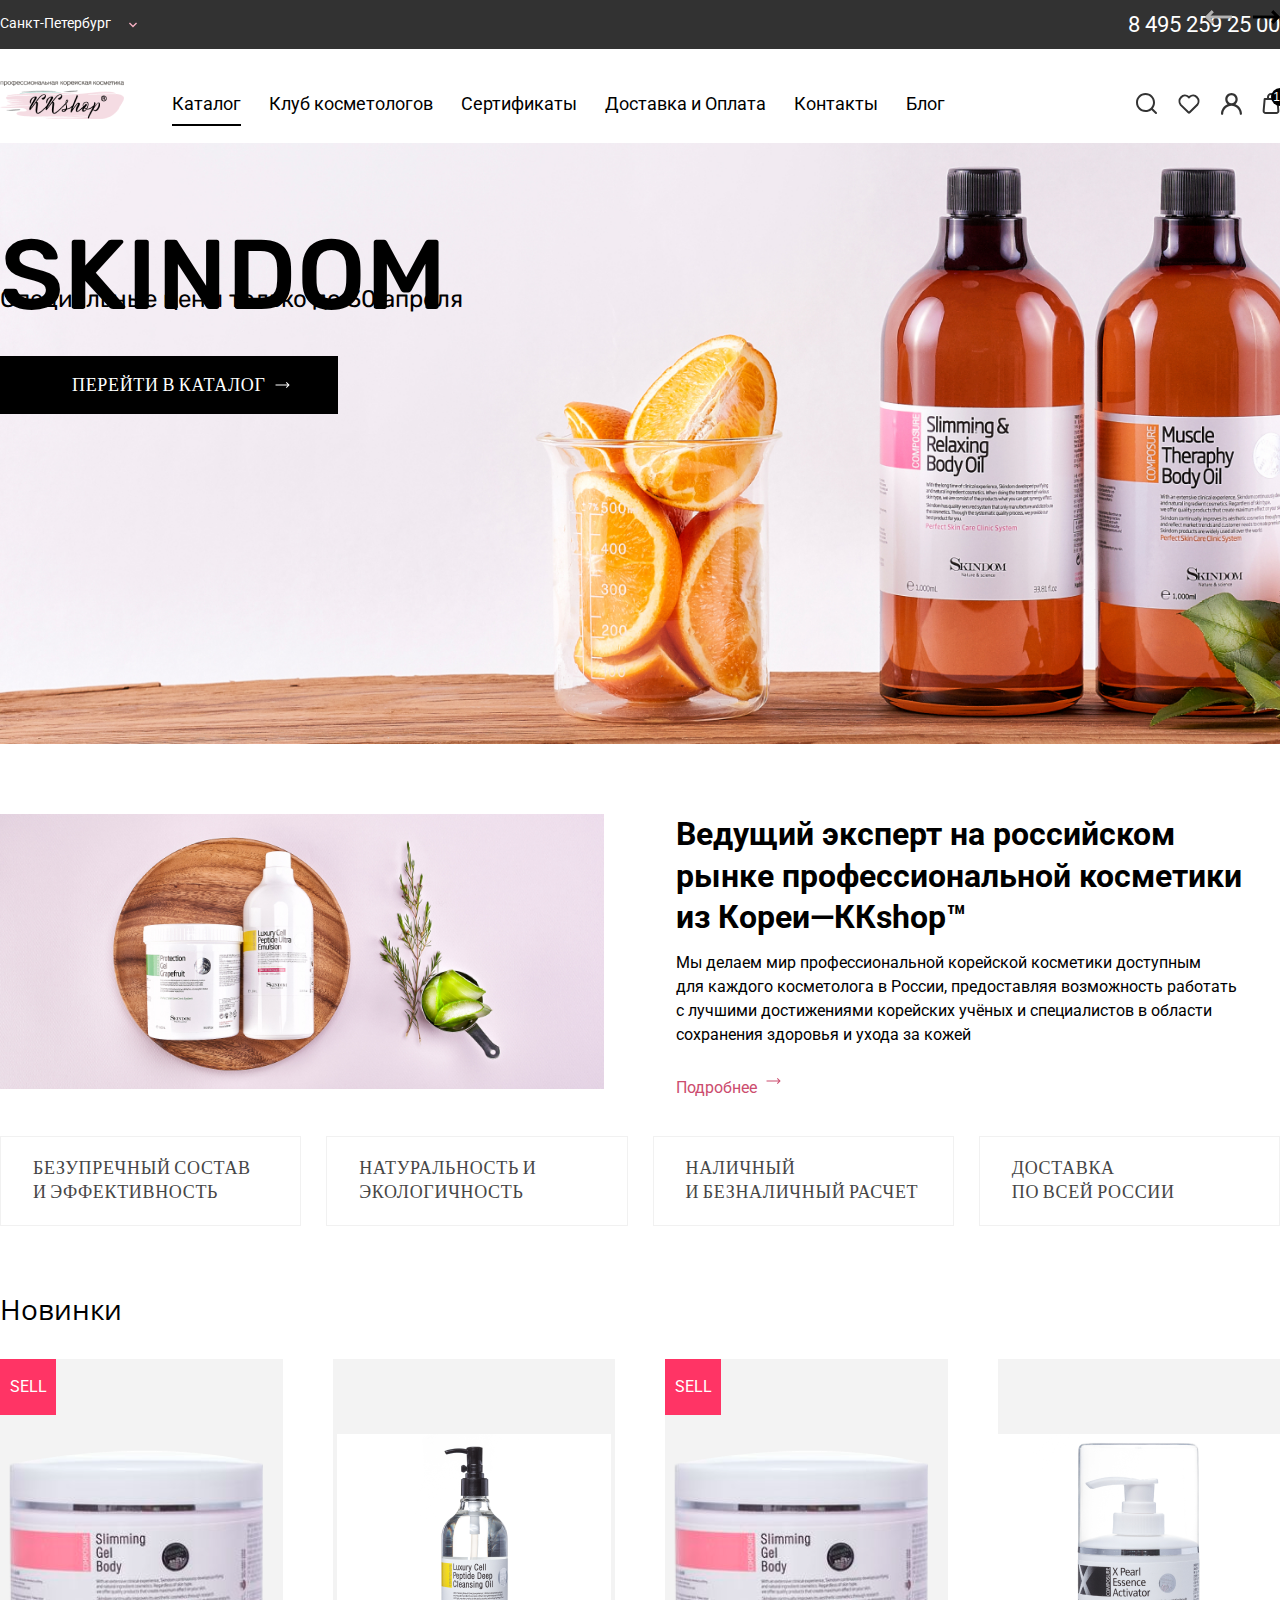
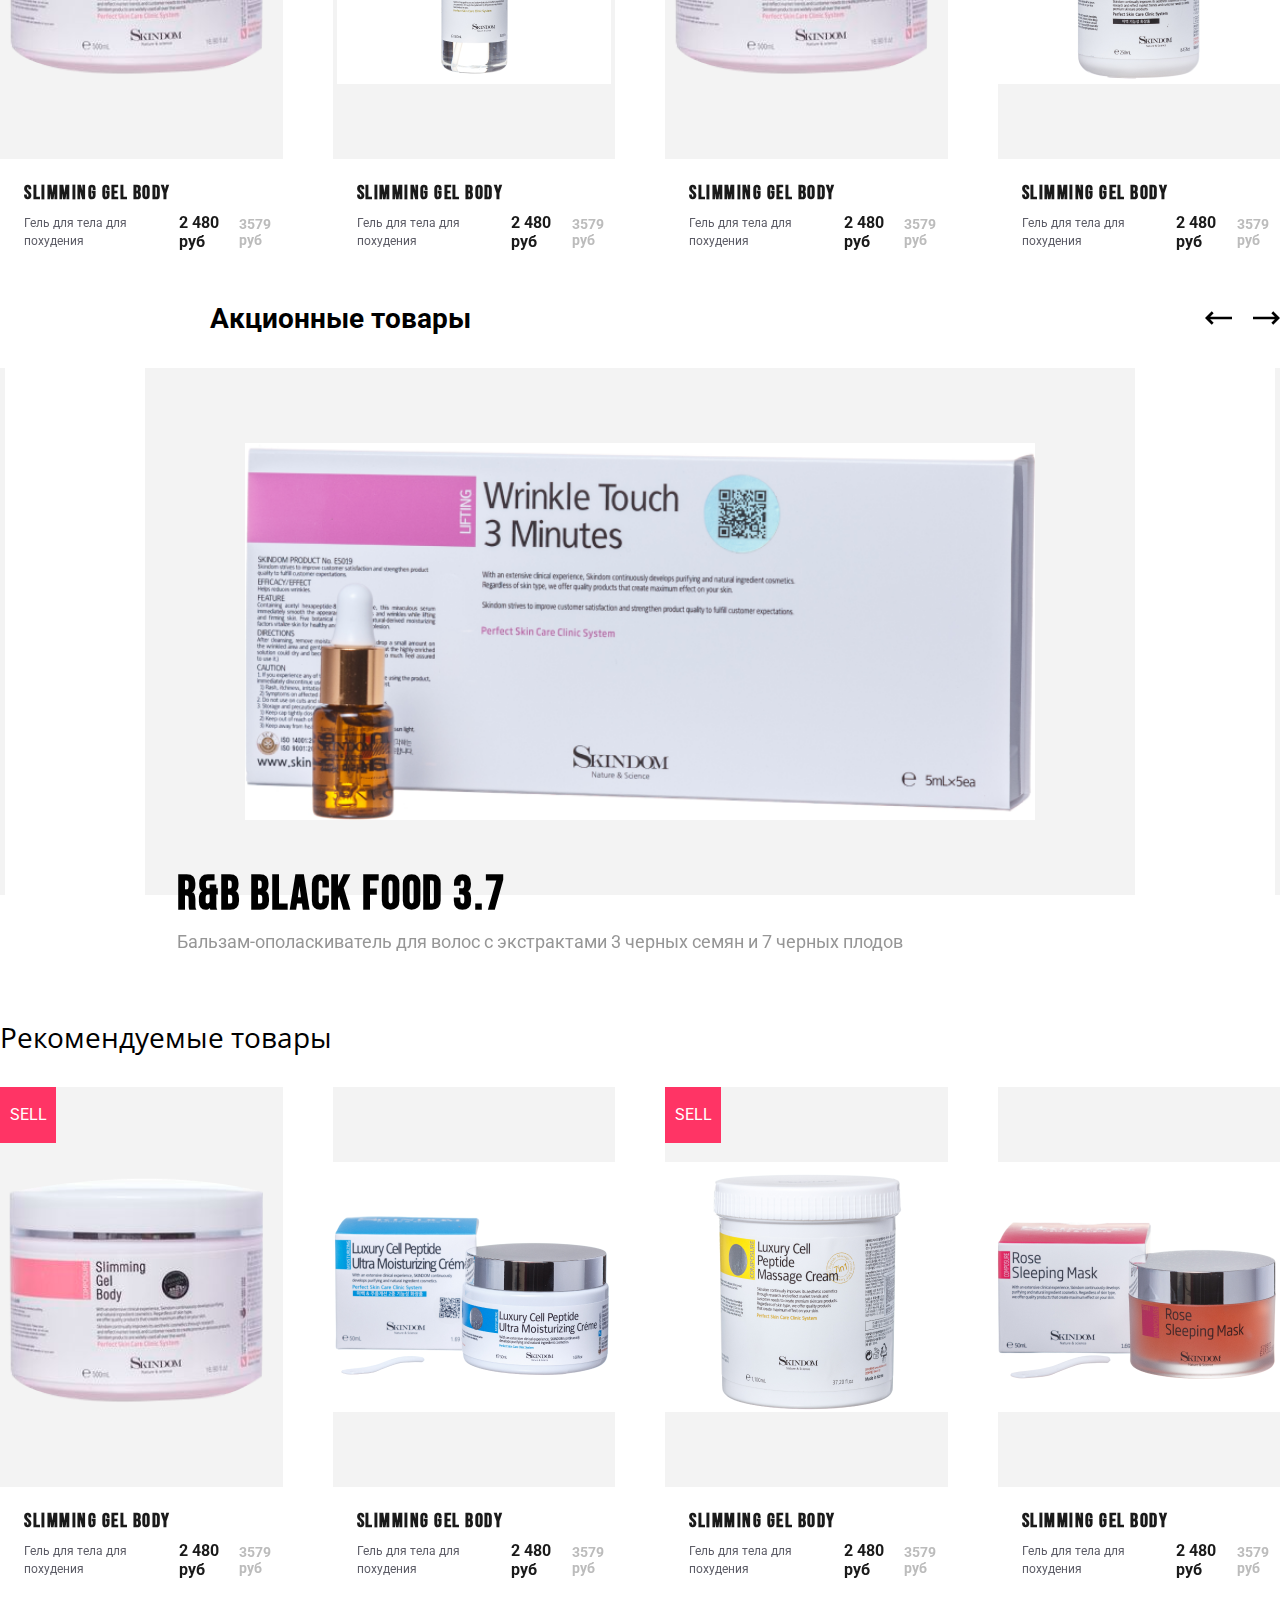
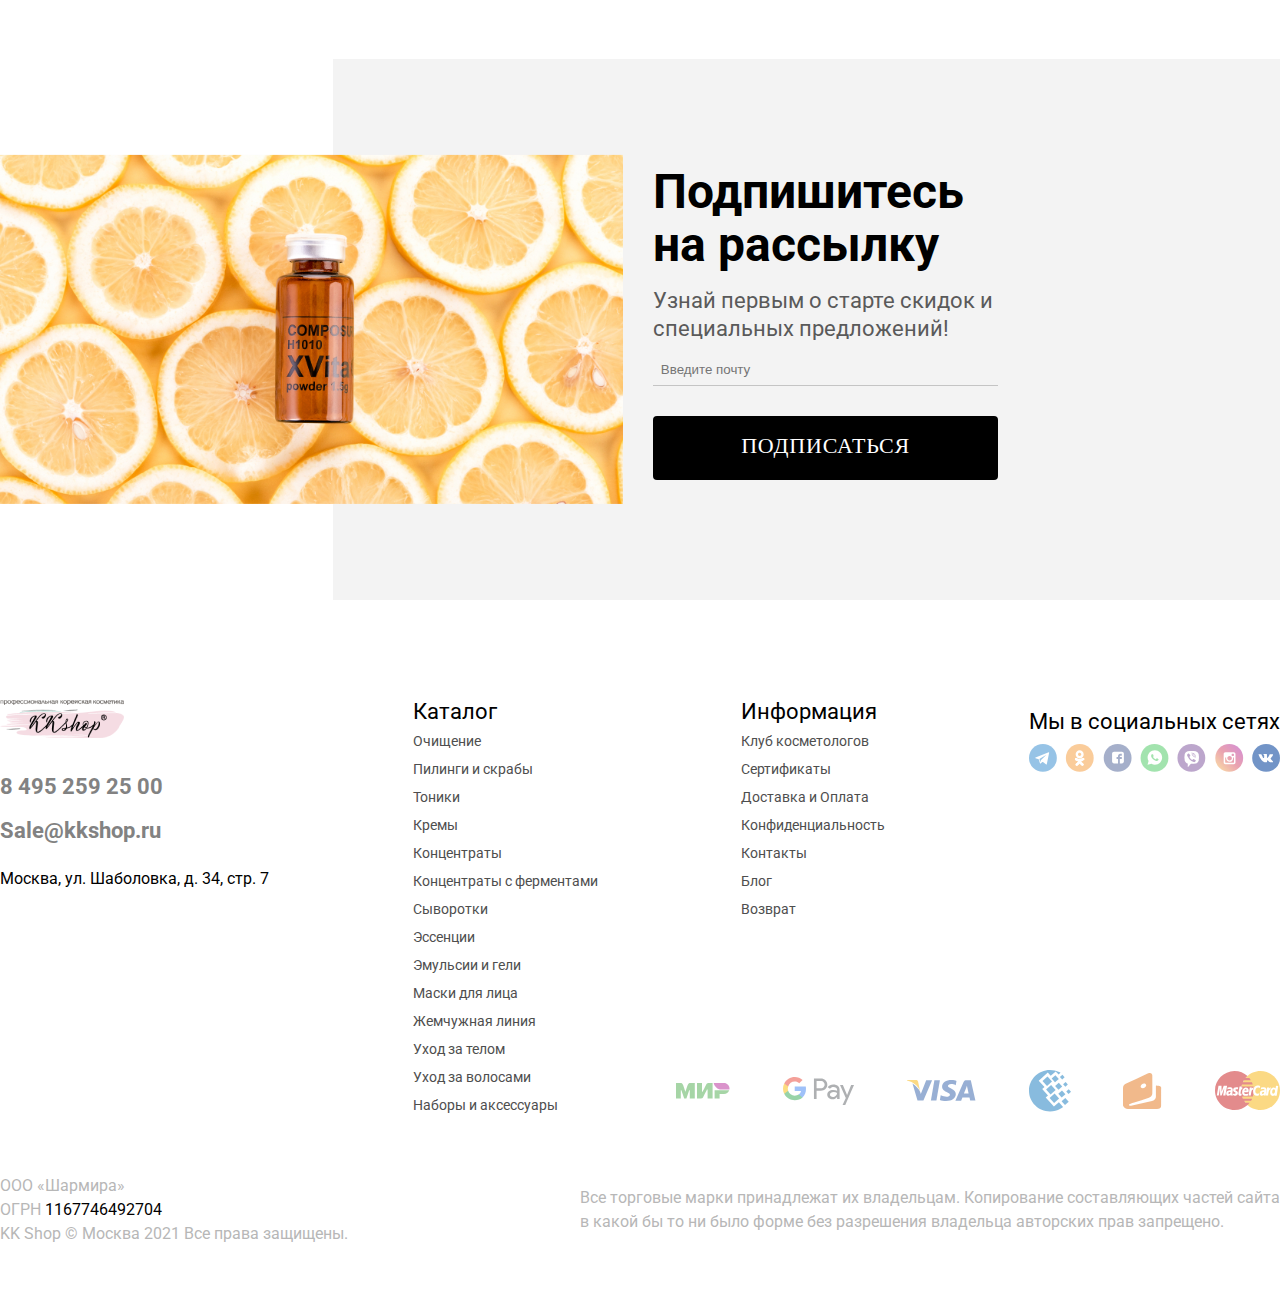
==== index.html @ 3c20f8b4 "first commit" ====
<!DOCTYPE html>
<html lang="en">

<head>
    <meta charset="UTF-8">
    <meta http-equiv="X-UA-Compatible" content="IE=edge">
    <meta name="viewport" content="width=device-width, initial-scale=1.0">
    <title>Главная</title>
    <link rel="stylesheet" href="https://unpkg.com/swiper/swiper-bundle.min.css" />
    <link href="https://cdn.jsdelivr.net/npm/bootstrap@5.0.1/dist/css/bootstrap.min.css" rel="stylesheet" integrity="sha384-+0n0xVW2eSR5OomGNYDnhzAbDsOXxcvSN1TPprVMTNDbiYZCxYbOOl7+AMvyTG2x" crossorigin="anonymous">
    <link rel="stylesheet" href="assets/css/style.css">
</head>

<body>
    <div class="wrapper">
        <header class="header">
            <div class="header__top">
                <div class="container">
                    <div class="header__top-inner">
                        <div class="header__city">
                            <span>Санкт-Петербург</span>
                            <button>
                                    <svg width="16" height="16" viewBox="0 0 16 16" fill="none" xmlns="http://www.w3.org/2000/svg">
                                        <path d="M7.99984 10.4753L12.0065 6.46866L11.0645 5.52533L7.99984 8.592L4.93583 5.52533L3.99316 6.468L7.99984 10.4753Z" fill="#F7B0C3"/>
                                    </svg>
                                </button>
                        </div>
                        <a href="tel:84952592500" class="header__phone">8 495 259 25 00</a>
                    </div>
                </div>
            </div>
            <div class="header__bottom">
                <div class="container">
                    <div class="header__bottom-inner">
                        <div class="header__bottom-left">
                            <a href="#" class="header__logo">
                                <img src="assets/images/logo.png" alt="">
                            </a>
                            <nav class="nav">
                                <ul>
                                    <li class="nav__item nav__item--active">Каталог</li>
                                    <li class="nav__item">Клуб косметологов</li>
                                    <li class="nav__item">Сертификаты</li>
                                    <li class="nav__item">Доставка и Оплата</li>
                                    <li class="nav__item">Контакты</li>
                                    <li class="nav__item">Блог</li>
                                </ul>
                            </nav>
                        </div>
                        <div class="header__bottom-right">
                            <button class="header__btn">
                                <svg width="21" height="21" viewBox="0 0 21 21" fill="none" xmlns="http://www.w3.org/2000/svg">
                                    <path fill-rule="evenodd" clip-rule="evenodd" d="M14.687 14.9171C13.3399 16.2073 11.5125 17 9.5 17C5.35786 17 2 13.6421 2 9.5C2 5.35786 5.35786 2 9.5 2C13.6421 2 17 5.35786 17 9.5C17 11.5124 16.2074 13.3397 14.9174 14.6867C14.8738 14.718 14.8321 14.7533 14.7929 14.7925C14.7537 14.8318 14.7184 14.8735 14.687 14.9171ZM15.4735 16.8874C13.8416 18.2086 11.7632 19 9.5 19C4.25329 19 0 14.7467 0 9.5C0 4.25329 4.25329 0 9.5 0C14.7467 0 19 4.25329 19 9.5C19 11.7631 18.2087 13.8413 16.8877 15.4731L20.7071 19.2929C21.0976 19.6835 21.0976 20.3166 20.7071 20.7071C20.3165 21.0976 19.6834 21.0976 19.2929 20.7071L15.4735 16.8874Z" fill="black" fill-opacity="0.8"/>
                                </svg>
                            </button>
                            <button class="header__btn">
                                <svg width="24" height="24" viewBox="0 0 24 24" fill="none" xmlns="http://www.w3.org/2000/svg">
                                    <rect opacity="0.01" width="24" height="24" fill="#D8D8D8"/>
                                    <path opacity="0.8" d="M11.3268 4.85039L11.9795 5.41999L12.6363 4.85511C14.7874 3.00514 17.9238 3.12395 19.908 5.19843C21.9004 7.2815 22.028 10.5985 20.2783 12.838L12.6984 20.2402C12.3105 20.619 11.6913 20.6196 11.3026 20.2416L3.7109 12.8593C1.97472 10.5976 2.10707 7.27931 4.09739 5.19843C6.08439 3.12102 9.21735 3.00963 11.3268 4.85039Z" stroke="black" stroke-width="2"/>
                                    <mask id="mask0" mask-type="alpha" maskUnits="userSpaceOnUse" x="1" y="2" width="22" height="20">
                                    <path d="M11.3268 4.85039L11.9795 5.41999L12.6363 4.85511C14.7874 3.00514 17.9238 3.12395 19.908 5.19843C21.9004 7.2815 22.028 10.5985 20.2783 12.838L12.6984 20.2402C12.3105 20.619 11.6913 20.6196 11.3026 20.2416L3.7109 12.8593C1.97472 10.5976 2.10707 7.27931 4.09739 5.19843C6.08439 3.12102 9.21735 3.00963 11.3268 4.85039Z" fill="white" stroke="white" stroke-width="2"/>
                                    </mask>
                                    <g mask="url(#mask0)">
                                    </g>
                                </svg>
                            </button>
                            <button class="header__btn">
                                <svg width="21" height="22" viewBox="0 0 21 22" fill="none" xmlns="http://www.w3.org/2000/svg">
                                    <path d="M2.21106 20.8724C2.21106 22.3759 0 22.3759 0 20.8724C0 16.4503 2.74171 12.7357 6.54472 11.1437C5.12965 9.99397 4.24523 8.22513 4.24523 6.2794C4.24523 2.83015 6.98693 0 10.5246 0C13.9739 0 16.7156 2.83015 16.7156 6.2794C16.7156 8.22513 15.8312 9.99397 14.4161 11.1437C18.2191 12.7357 20.9608 16.4503 20.9608 20.8724C20.9608 22.3759 18.7498 22.3759 18.7498 20.8724C18.7498 16.3618 15.0352 12.6472 10.5246 12.6472C5.92563 12.6472 2.21106 16.3618 2.21106 20.8724ZM10.5246 2.21106C8.22513 2.21106 6.45628 4.06834 6.45628 6.2794C6.45628 8.49045 8.22513 10.2593 10.5246 10.2593C12.7357 10.2593 14.5045 8.49045 14.5045 6.2794C14.5045 4.06834 12.7357 2.21106 10.5246 2.21106Z" fill="black" fill-opacity="0.8"/>
                                </svg>
                            </button>
                            <button class="header__btn cart-btn">
                                <svg width="18" height="21" viewBox="0 0 18 21" fill="none" xmlns="http://www.w3.org/2000/svg">
                                    <path opacity="0.8" fill-rule="evenodd" clip-rule="evenodd" d="M6.99996 5V4C6.99996 2.89543 7.89539 2 8.99996 2C10.1045 2 11 2.89543 11 4V5H6.99996ZM4.99996 5V4C4.99996 1.79086 6.79082 0 8.99996 0C11.2091 0 13 1.79086 13 4V5H15.3308C15.849 5 16.2813 5.39576 16.3269 5.91187L17.373 17.7356C17.5282 19.49 16.1459 21 14.3847 21H3.61449C1.85328 21 0.47095 19.49 0.626162 17.7356L1.67224 5.91187C1.7179 5.39576 2.15022 5 2.66835 5H4.99996ZM13 7H11H6.99996H4.99996H3.58378L2.61838 17.9119C2.56664 18.4967 3.02742 19 3.61449 19H14.3847C14.9718 19 15.4325 18.4967 15.3808 17.9119L14.4154 7H13Z" fill="black"/>
                                </svg>
                                <span>12</span>    
                            </button>
                        </div>
                    </div>
                </div>
            </div>

        </header>
        <div class="header__content">
            <div class="container">
                <div class="header__content-inner">
                    <h1 class="header__title">SKINDOM</h1>
                    <p class="header__desc">Специальные цены только до 30 апреля</p>
                    <button class="header__content-btn">Перейти в каталог</button>
                </div>
            </div>
        </div>

        <section class="about">
            <div class="container">
                <div class="about__inner">
                    <div class="about__top">
                        <div class="about__img">
                            <img src="assets/images/about-img.jpg" alt="">
                        </div>
                        <div class="about__info">
                            <h2 class="about__title">Ведущий эксперт на российском рынке профессиональной косметики <br> из Кореи—ККshop™
                            </h2>
                            <p class="about__desc">Мы делаем мир профессиональной корейской косметики доступным для каждого косметолога в России, предоставляя возможность работать с лучшими достижениями корейских учёных и специалистов в области сохранения здоровья и ухода за кожей</p>
                            <a href="#" class="about__link">
                                Подробнее
                                <svg width="25" height="24" viewBox="0 0 25 24" fill="none" xmlns="http://www.w3.org/2000/svg">
                                    <path d="M16.6242 15L19.6468 12L16.6242 9L15.9119 9.707L17.7184 11.5H5.5415V12.5H17.7184L15.9119 14.293L16.6242 15Z" fill="#CC4C6E"/>
                                    </svg>
                            </a>
                        </div>
                    </div>
                    <div class="about__bottom">
                        <div class="about__items">Безупречный состав <br> и эффективность</div>
                        <div class="about__items">Натуральность и <br> экологичность</div>
                        <div class="about__items">Наличный <br> и безналичный расчет</div>
                        <div class="about__items">Доставка <br> по всей России </div>
                    </div>
                </div>
            </div>

        </section>

        <section class="new">
            <div class="container">
                <div class="new__inner">

                    <div class="swiper-container">
                        <h2 class="new__title">Новинки</h2>
                        <div class="swiper-wrapper">
                            <div class="swiper-slide">
                                <div class="new__item card">
                                    <div class="card__top">
                                        <span class="card__sell">SELL</span>
                                        <img src="assets/images/new1.png" alt="" class="card__img">
                                    </div>
                                    <h3 class="card__title">Slimming Gel Body</h3>
                                    <div class="card__bottom">
                                        <span class="card__desc">Гель для тела для похудения</span>
                                        <span class="card__price">2 480 руб</span>
                                        <span class="card__price card__price--grey">3579 руб</span>
                                    </div>
                                </div>
                            </div>
                            <div class="swiper-slide">
                                <div class="new__item card">
                                    <div class="card__top">
                                        <img src="assets/images/new2.png" alt="" class="card__img">
                                    </div>
                                    <h3 class="card__title">Slimming Gel Body</h3>
                                    <div class="card__bottom">
                                        <span class="card__desc">Гель для тела для похудения</span>
                                        <span class="card__price">2 480 руб</span>
                                        <span class="card__price card__price--grey">3579 руб</span>
                                    </div>
                                </div>
                            </div>
                            <div class="swiper-slide">
                                <div class="new__item card">
                                    <div class="card__top">
                                        <span class="card__sell">SELL</span>
                                        <img src="assets/images/new1.png" alt="" class="card__img">
                                    </div>
                                    <h3 class="card__title">Slimming Gel Body</h3>
                                    <div class="card__bottom">
                                        <span class="card__desc">Гель для тела для похудения</span>
                                        <span class="card__price">2 480 руб</span>
                                        <span class="card__price card__price--grey">3579 руб</span>
                                    </div>
                                </div>
                            </div>
                            <div class="swiper-slide">
                                <div class="new__item card">
                                    <div class="card__top">
                                        <img src="assets/images/new3.png" alt="" class="card__img">
                                    </div>
                                    <h3 class="card__title">Slimming Gel Body</h3>
                                    <div class="card__bottom">
                                        <span class="card__desc">Гель для тела для похудения</span>
                                        <span class="card__price">2 480 руб</span>
                                        <span class="card__price card__price--grey">3579 руб</span>
                                    </div>
                                </div>
                            </div>
                            <div class="swiper-slide">
                                <div class="new__item card">
                                    <div class="card__top">
                                        <span class="card__sell">SELL</span>
                                        <img src="assets/images/new1.png" alt="" class="card__img">
                                    </div>
                                    <h3 class="card__title">Slimming Gel Body</h3>
                                    <div class="card__bottom">
                                        <span class="card__desc">Гель для тела для похудения</span>
                                        <span class="card__price">2 480 руб</span>
                                        <span class="card__price card__price--grey">3579 руб</span>
                                    </div>
                                </div>
                            </div>
                            <div class="swiper-slide">
                                <div class="new__item card">
                                    <div class="card__top">
                                        <img src="assets/images/new2.png" alt="" class="card__img">
                                    </div>
                                    <h3 class="card__title">Slimming Gel Body</h3>
                                    <div class="card__bottom">
                                        <span class="card__desc">Гель для тела для похудения</span>
                                        <span class="card__price">2 480 руб</span>
                                        <span class="card__price card__price--grey">3579 руб</span>
                                    </div>
                                </div>
                            </div>
                        </div>

                        <div class="swiper-button-prev">
                            <svg width="20" height="10" viewBox="0 0 20 10" fill="none" xmlns="http://www.w3.org/2000/svg">
                                <path d="M3.83 4L6.41 1.41L5 0L0 5L5 10L6.41 8.59L3.83 6H20V4H3.83Z" fill="#000000"/>
                            </svg>
                        </div>
                        <div class="swiper-button-next">
                            <svg width="20" height="10" viewBox="0 0 20 10" fill="none" xmlns="http://www.w3.org/2000/svg">
                                <path d="M16.17 6L13.59 8.59L15 10L20 5L15 0L13.59 1.41L16.17 4H0V6H16.17Z" fill="black"/>
                                </svg>

                        </div>

                    </div>
                </div>
            </div>
        </section>

        <section class="sale">
            <div class="sale__inner">
                <div class="swiper-container">
                    <div class="container">
                        <h2 class="sale__title">Акционные товары</h2>
                        <div class="swiper-button-prev">
                            <svg width="20" height="10" viewBox="0 0 20 10" fill="none" xmlns="http://www.w3.org/2000/svg">
                                    <path d="M3.83 4L6.41 1.41L5 0L0 5L5 10L6.41 8.59L3.83 6H20V4H3.83Z" fill="#000000"/>
                                </svg>
                        </div>
                        <div class="swiper-button-next">
                            <svg width="20" height="10" viewBox="0 0 20 10" fill="none" xmlns="http://www.w3.org/2000/svg">
                                    <path d="M16.17 6L13.59 8.59L15 10L20 5L15 0L13.59 1.41L16.17 4H0V6H16.17Z" fill="black"/>
                                    </svg>
                        </div>
                    </div>

                    <div class="swiper-wrapper">
                        <div class="swiper-slide">
                            <div class="sale__item  card2">
                                <div class="card2__top">
                                    <img src="assets/images/sale.png" alt="">
                                </div>
                                <h3 class="card2__title">R&B Black Food 3.7</h3>
                                <p class="card2__desc">Бальзам-ополаскиватель для волос с экстрактами 3 черных семян и 7 черных плодов</p>
                            </div>
                        </div>
                        <div class="swiper-slide">
                            <div class="sale__item  card2">
                                <div class="card2__top">
                                    <img src="assets/images/sale.png" alt="">
                                </div>
                                <h3 class="card2__title">R&B Black Food 3.7</h3>
                                <p class="card2__desc">Бальзам-ополаскиватель для волос с экстрактами 3 черных семян и 7 черных плодов</p>
                            </div>
                        </div>
                        <div class="swiper-slide">
                            <div class="sale__item  card2">
                                <div class="card2__top">
                                    <img src="assets/images/sale.png" alt="">
                                </div>
                                <h3 class="card2__title">R&B Black Food 3.7</h3>
                                <p class="card2__desc">Бальзам-ополаскиватель для волос с экстрактами 3 черных семян и 7 черных плодов</p>
                            </div>
                        </div>
                    </div>


                </div>
            </div>
        </section>

        <section class="recomend">
            <div class="container">
                <div class="recomend__inner">

                    <div class="swiper-container">
                        <h2 class="recomend__title">Рекомендуемые товары</h2>
                        <div class="swiper-wrapper">
                            <div class="swiper-slide">
                                <div class="recomend__item card">
                                    <div class="card__top">
                                        <span class="card__sell">SELL</span>
                                        <img src="assets/images/new1.png" alt="" class="card__img">
                                    </div>
                                    <h3 class="card__title">Slimming Gel Body</h3>
                                    <div class="card__bottom">
                                        <span class="card__desc">Гель для тела для похудения</span>
                                        <span class="card__price">2 480 руб</span>
                                        <span class="card__price card__price--grey">3579 руб</span>
                                    </div>
                                </div>
                            </div>
                            <div class="swiper-slide">
                                <div class="recomend__item card">
                                    <div class="card__top">
                                        <img src="assets/images/recom1.png" alt="" class="card__img">
                                    </div>
                                    <h3 class="card__title">Slimming Gel Body</h3>
                                    <div class="card__bottom">
                                        <span class="card__desc">Гель для тела для похудения</span>
                                        <span class="card__price">2 480 руб</span>
                                        <span class="card__price card__price--grey">3579 руб</span>
                                    </div>
                                </div>
                            </div>
                            <div class="swiper-slide">
                                <div class="recomend__item card">
                                    <div class="card__top">
                                        <span class="card__sell">SELL</span>
                                        <img src="assets/images/recom2.png" alt="" class="card__img">
                                    </div>
                                    <h3 class="card__title">Slimming Gel Body</h3>
                                    <div class="card__bottom">
                                        <span class="card__desc">Гель для тела для похудения</span>
                                        <span class="card__price">2 480 руб</span>
                                        <span class="card__price card__price--grey">3579 руб</span>
                                    </div>
                                </div>
                            </div>
                            <div class="swiper-slide">
                                <div class="recomend__item card">
                                    <div class="card__top">
                                        <img src="assets/images/recom3.png" alt="" class="card__img">
                                    </div>
                                    <h3 class="card__title">Slimming Gel Body</h3>
                                    <div class="card__bottom">
                                        <span class="card__desc">Гель для тела для похудения</span>
                                        <span class="card__price">2 480 руб</span>
                                        <span class="card__price card__price--grey">3579 руб</span>
                                    </div>
                                </div>
                            </div>
                            <div class="swiper-slide">
                                <div class="recomend__item card">
                                    <div class="card__top">
                                        <span class="card__sell">SELL</span>
                                        <img src="assets/images/recom1.png" alt="" class="card__img">
                                    </div>
                                    <h3 class="card__title">Slimming Gel Body</h3>
                                    <div class="card__bottom">
                                        <span class="card__desc">Гель для тела для похудения</span>
                                        <span class="card__price">2 480 руб</span>
                                        <span class="card__price card__price--grey">3579 руб</span>
                                    </div>
                                </div>
                            </div>
                            <div class="swiper-slide">
                                <div class="recomend__item card">
                                    <div class="card__top">
                                        <img src="assets/images/recom2.png" alt="" class="card__img">
                                    </div>
                                    <h3 class="card__title">Slimming Gel Body</h3>
                                    <div class="card__bottom">
                                        <span class="card__desc">Гель для тела для похудения</span>
                                        <span class="card__price">2 480 руб</span>
                                        <span class="card__price card__price--grey">3579 руб</span>
                                    </div>
                                </div>
                            </div>
                        </div>

                        <div class="swiper-button-prev">
                            <svg width="20" height="10" viewBox="0 0 20 10" fill="none" xmlns="http://www.w3.org/2000/svg">
                                <path d="M3.83 4L6.41 1.41L5 0L0 5L5 10L6.41 8.59L3.83 6H20V4H3.83Z" fill="#000000"/>
                            </svg>
                        </div>
                        <div class="swiper-button-next">
                            <svg width="20" height="10" viewBox="0 0 20 10" fill="none" xmlns="http://www.w3.org/2000/svg">
                                <path d="M16.17 6L13.59 8.59L15 10L20 5L15 0L13.59 1.41L16.17 4H0V6H16.17Z" fill="black"/>
                                </svg>

                        </div>

                    </div>
                </div>
            </div>
        </section>

        <section class="subscribe">
            <div class="container">
                <div class="subscribe__inner">
                    <img class="subscribe__bg" src="assets/images/subscribe-bg.jpg" alt="">
                    <div class="subscribe__form">
                        <h2 class="subscribe__title">Подпишитесь <br> на рассылку</h2>
                        <p class="subscribe__desc">Узнай первым о старте скидок и специальных предложений!</p>
                        <form action="#">
                            <input type="email" name="" id="" placeholder="Введите почту">
                            <button class="subscribe__btn">Подписаться</button>
                        </form>
                    </div>
                </div>
            </div>
        </section>

        <footer class="footer">
            <div class="container">
                <div class="footer__inner">
                    <div class="footer__top">
                        <div class="footer__col">
                            <a href="#" class="footer__logo">
                                <img src="assets/images/logo.png" alt="">
                            </a>
                            <a class="footer__phone" href="tel:84952592500 ">8 495 259 25 00 </a>
                            <a class="footer__mail" href="mail-to:Sale@kkshop.ru">Sale@kkshop.ru</a>
                            <p class="footer__address">Москва, ул. Шаболовка, д. 34, стр. 7</p>
                        </div>
                        <div class="footer__col">
                            <p class="footer__title">Каталог</p>
                            <a href="" class="footer__item">Очищение</a>
                            <a href="" class="footer__item">Пилинги и скрабы</a>
                            <a href="" class="footer__item">Тоники</a>
                            <a href="" class="footer__item">Кремы</a>
                            <a href="" class="footer__item">Концентраты</a>
                            <a href="" class="footer__item">Концентраты с ферментами</a>
                            <a href="" class="footer__item">Сыворотки</a>
                            <a href="" class="footer__item">Эссенции</a>
                            <a href="" class="footer__item">Эмульсии и гели</a>
                            <a href="" class="footer__item">Маски для лица</a>
                            <a href="" class="footer__item">Жемчужная линия</a>
                            <a href="" class="footer__item">Уход за телом</a>
                            <a href="" class="footer__item">Уход за волосами</a>
                            <a href="" class="footer__item">Наборы и аксессуары</a>
                        </div>
                        <div class="footer__col">
                            <p class="footer__title">Информация</p>
                            <a href="" class="footer__item">Клуб косметологов</a>
                            <a href="" class="footer__item">Сертификаты</a>
                            <a href="" class="footer__item">Доставка и Оплата</a>
                            <a href="" class="footer__item">Конфиденциальность</a>
                            <a href="" class="footer__item">Контакты</a>
                            <a href="" class="footer__item">Блог</a>
                            <a href="" class="footer__item">Возврат</a>
                        </div>
                        <div class="footer__col">
                            <p class="footer__title--socials ">Мы в социальных сетях</p>
                            <div class="footer__socials">
                                <a href="" class="footer__socials-item">
                                    <svg width="28" height="28" viewBox="0 0 28 28" fill="none" xmlns="http://www.w3.org/2000/svg">
                                        <g opacity="0.5">
                                        <circle cx="13.9106" cy="13.9106" r="13.9106" fill="#2F89CE"/>
                                        <path d="M6.50369 14.1706L9.70181 15.3631L10.9485 19.3743C11.0027 19.6453 11.328 19.6996 11.5448 19.5369L13.3335 18.0734C13.4962 17.9108 13.7672 17.9108 13.984 18.0734L17.1821 20.4042C17.3989 20.5668 17.7242 20.4584 17.7784 20.1874L20.1634 8.80431C20.2176 8.53328 19.9466 8.26226 19.6756 8.37067L6.50369 13.466C6.17846 13.5744 6.17846 14.0622 6.50369 14.1706ZM10.7859 14.7669L17.0737 10.9183C17.1821 10.8641 17.2905 11.0267 17.1821 11.0809L12.0326 15.9052C11.87 16.0678 11.7074 16.2846 11.7074 16.5556L11.5448 17.8566C11.5448 18.0192 11.2738 18.0734 11.2195 17.8566L10.5691 15.4715C10.4065 15.2005 10.5149 14.8753 10.7859 14.7669Z" fill="white"/>
                                        </g>
                                    </svg>
                                </a>
                                <a href="" class="footer__socials-item">
                                    <svg width="29" height="28" viewBox="0 0 29 28" fill="none" xmlns="http://www.w3.org/2000/svg">
                                        <g opacity="0.5">
                                        <circle cx="14.7739" cy="13.9106" r="13.9106" fill="#F79A38"/>
                                        <path d="M19.1125 15.8531C19.4774 15.4881 19.5296 14.9668 19.2167 14.4454C18.956 14.0283 18.4868 13.8197 17.9654 13.924C17.7569 13.9761 17.5483 14.0804 17.3398 14.2368C15.7235 15.3317 13.5337 15.2796 11.9175 14.1847C11.8132 14.1326 11.7089 14.0804 11.6046 14.0283C11.0311 13.7676 10.4576 13.8719 10.1448 14.3933C9.77982 14.9146 9.83195 15.4881 10.3012 15.9574C10.4055 16.0617 10.5097 16.1138 10.5619 16.2181L10.614 16.2702C11.3439 16.8437 12.2303 17.2087 13.3773 17.3651L12.6995 18.0429C12.126 18.6164 11.5004 19.2421 10.9268 19.8156C10.7704 19.972 10.5619 20.2327 10.5619 20.5976C10.5619 21.0669 10.8226 21.5361 11.2918 21.7447C11.4482 21.8489 11.6046 21.8489 11.761 21.8489C12.0217 21.8489 12.3346 21.7447 12.5431 21.484C13.3252 20.7019 13.9508 20.0763 14.5765 19.4506C14.6286 19.3985 14.6286 19.3985 14.6286 19.3985C14.6286 19.3985 14.6808 19.3985 14.6808 19.4506C15.0979 19.9198 15.5671 20.3369 15.9842 20.8062C16.1928 21.0147 16.4013 21.2233 16.6099 21.4318C16.8705 21.6925 17.0791 21.7968 17.3919 21.7968C17.8612 21.8489 18.3825 21.5361 18.5911 21.0669C18.7996 20.6498 18.6954 20.1284 18.3304 19.8156C17.809 19.2942 17.2876 18.7207 16.7141 18.1993L15.8278 17.313C16.297 17.2608 16.8184 17.1565 17.2876 16.948C18.0697 16.6873 18.6432 16.3223 19.1125 15.8531Z" fill="white"/>
                                        <path d="M14.6286 14.3932C16.8705 14.3932 18.6954 12.6206 18.6954 10.3786C18.6954 9.28375 18.2783 8.241 17.4962 7.45893C16.7141 6.67687 15.7235 6.25977 14.6808 6.25977C12.4388 6.25977 10.6662 8.08458 10.614 10.2744C10.614 11.3693 11.0311 12.3599 11.8132 13.1419C12.5431 13.9761 13.5337 14.3932 14.6286 14.3932ZM13.4816 9.17948C13.7944 8.86665 14.2115 8.71023 14.6286 8.71023C15.5671 8.71023 16.2449 9.44017 16.2449 10.3265C16.2449 11.265 15.515 11.9428 14.6286 11.9428C13.6901 11.9428 13.0124 11.2128 13.0124 10.3265C13.0124 9.9094 13.1688 9.4923 13.4816 9.17948Z" fill="white"/>
                                        <path d="M19.1125 15.8531C19.4774 15.4881 19.5296 14.9668 19.2167 14.4454C18.956 14.0283 18.4868 13.8197 17.9654 13.924C17.7569 13.9761 17.5483 14.0804 17.3398 14.2368C15.7235 15.3317 13.5337 15.2796 11.9175 14.1847C11.8132 14.1326 11.7089 14.0804 11.6046 14.0283C11.0311 13.7676 10.4576 13.8719 10.1448 14.3933C9.77982 14.9146 9.83195 15.4881 10.3012 15.9574C10.4055 16.0617 10.5097 16.1138 10.5619 16.2181L10.614 16.2702C11.3439 16.8437 12.2303 17.2087 13.3773 17.3651L12.6995 18.0429C12.126 18.6164 11.5004 19.2421 10.9268 19.8156C10.7704 19.972 10.5619 20.2327 10.5619 20.5976C10.5619 21.0669 10.8226 21.5361 11.2918 21.7447C11.4482 21.8489 11.6046 21.8489 11.761 21.8489C12.0217 21.8489 12.3346 21.7447 12.5431 21.484C13.3252 20.7019 13.9508 20.0763 14.5765 19.4506C14.6286 19.3985 14.6286 19.3985 14.6286 19.3985C14.6286 19.3985 14.6808 19.3985 14.6808 19.4506C15.0979 19.9198 15.5671 20.3369 15.9842 20.8062C16.1928 21.0147 16.4013 21.2233 16.6099 21.4318C16.8705 21.6925 17.0791 21.7968 17.3919 21.7968C17.8612 21.8489 18.3825 21.5361 18.5911 21.0669C18.7996 20.6498 18.6954 20.1284 18.3304 19.8156C17.809 19.2942 17.2876 18.7207 16.7141 18.1993L15.8278 17.313C16.297 17.2608 16.8184 17.1565 17.2876 16.948C18.0697 16.6873 18.6432 16.3223 19.1125 15.8531Z" fill="white"/>
                                        </g>
                                        </svg>
                                </a>
                                <a href="" class="footer__socials-item">
                                    <svg width="29" height="28" viewBox="0 0 29 28" fill="none" xmlns="http://www.w3.org/2000/svg">
                                        <g opacity="0.5">
                                        <circle cx="14.6367" cy="13.9106" r="13.9106" fill="#4E6297"/>
                                        <path d="M20.8968 9.61134C20.8968 8.56984 19.9778 7.65088 18.9363 7.65088H11.0332C9.99172 7.65088 9.07275 8.56984 9.07275 9.61134V17.5144C9.07275 18.5559 9.99172 19.4749 11.0332 19.4749H15.0154V15.0026H13.5451V13.0421H15.0154V12.2457C15.0154 10.8979 15.9956 9.73386 17.2209 9.73386H18.8138V11.6943H17.2209C17.0371 11.6943 16.8533 11.8781 16.8533 12.2457V13.0421H18.8138V15.0026H16.8533V19.4749H18.9363C19.9778 19.4749 20.8968 18.5559 20.8968 17.5144V9.61134Z" fill="white"/>
                                        </g>
                                        </svg>
                                </a>
                                <a href="" class="footer__socials-item">
                                    <svg width="29" height="28" viewBox="0 0 29 28" fill="none" xmlns="http://www.w3.org/2000/svg">
                                        <g opacity="0.5">
                                        <circle cx="14.5005" cy="13.9106" r="13.9106" fill="#48C95F"/>
                                        <path d="M20.0136 8.38983C18.6395 7.0205 16.8074 6.25977 14.8734 6.25977C10.8529 6.25977 7.59581 9.50558 7.59581 13.5121C7.59581 14.78 7.95206 16.0479 8.56277 17.1129L7.54492 20.8659L11.4128 19.8516C12.4815 20.4095 13.652 20.7138 14.8734 20.7138C18.8939 20.7138 22.1511 17.468 22.1511 13.4614C22.1002 11.5849 21.3877 9.75915 20.0136 8.38983ZM18.385 16.0986C18.2323 16.5044 17.5198 16.9101 17.1636 16.9608C16.8582 17.0115 16.4511 17.0115 16.044 16.9101C15.7895 16.8086 15.4333 16.7072 15.0261 16.5044C13.194 15.7436 12.0235 13.9178 11.9217 13.7657C11.8199 13.6643 11.1583 12.8021 11.1583 11.8892C11.1583 10.9763 11.6163 10.5706 11.769 10.3677C11.9217 10.1649 12.1252 10.1649 12.2779 10.1649C12.3797 10.1649 12.5324 10.1649 12.6342 10.1649C12.736 10.1649 12.8886 10.1142 13.0413 10.4692C13.194 10.8242 13.5502 11.7371 13.6011 11.7878C13.652 11.8892 13.652 11.9906 13.6011 12.0921C13.5502 12.1935 13.4993 12.2949 13.3976 12.3964C13.2958 12.4978 13.194 12.65 13.1431 12.7007C13.0413 12.8021 12.9395 12.9035 13.0413 13.0557C13.1431 13.2585 13.4993 13.8164 14.0592 14.3236C14.7717 14.9322 15.3315 15.135 15.535 15.2365C15.7386 15.3379 15.8404 15.2872 15.9422 15.1857C16.044 15.0843 16.4002 14.6786 16.502 14.4757C16.6038 14.2729 16.7565 14.3236 16.9091 14.3743C17.0618 14.425 17.9779 14.8814 18.1306 14.9829C18.3341 15.0843 18.4359 15.135 18.4868 15.1857C18.5377 15.3379 18.5377 15.6929 18.385 16.0986Z" fill="white"/>
                                        </g>
                                        </svg>

                                </a>
                                <a href="" class="footer__socials-item">
                                    <svg width="29" height="28" viewBox="0 0 29 28" fill="none" xmlns="http://www.w3.org/2000/svg">
                                        <g opacity="0.5">
                                        <circle cx="14.3628" cy="13.9106" r="13.9106" fill="#7C509A"/>
                                        <path d="M18.7123 7.33502C16.0613 6.82876 13.3083 6.82876 10.6573 7.33502C9.48471 7.58816 8.00626 9.0057 7.75135 10.1195C7.29252 12.2964 7.29252 14.524 7.75135 16.7009C8.05724 17.8147 9.5357 19.2323 10.6573 19.4854C10.7083 19.4854 10.7592 19.536 10.7592 19.5867V22.7761C10.7592 22.928 10.9632 23.0293 11.0651 22.8774L12.5946 21.308C12.5946 21.308 13.8181 20.0423 14.0221 19.8398C14.0221 19.8398 14.073 19.7892 14.124 19.7892C15.6535 19.8398 17.2339 19.6879 18.7633 19.4348C19.9359 19.1817 21.4143 17.7641 21.6692 16.6503C22.1281 14.4734 22.1281 12.2458 21.6692 10.0689C21.3634 9.0057 19.8849 7.58816 18.7123 7.33502ZM18.7633 16.8528C18.5084 17.3591 18.2025 17.7641 17.6927 18.0172C17.5398 18.0679 17.3868 18.1185 17.2339 18.1691C17.0299 18.1185 16.877 18.0679 16.7241 18.0172C15.0927 17.3591 13.5632 16.4478 12.3397 15.1315C11.6769 14.3721 11.1161 13.5115 10.6573 12.6002C10.4534 12.1446 10.2494 11.7395 10.0965 11.2839C9.94355 10.8789 10.1985 10.4739 10.4534 10.1701C10.7083 9.86635 11.0142 9.66385 11.371 9.51197C11.6259 9.36009 11.8808 9.46134 12.0848 9.66385C12.4926 10.1701 12.9005 10.6764 13.2064 11.2333C13.4103 11.5877 13.3593 11.9927 13.0024 12.2458C12.9005 12.2964 12.8495 12.3471 12.7475 12.4483C12.6965 12.4989 12.5946 12.5496 12.5436 12.6508C12.4416 12.8027 12.4416 12.9546 12.4926 13.1065C12.9005 14.2709 13.6652 15.1821 14.8378 15.6884C15.0417 15.7897 15.1946 15.8403 15.4495 15.8403C15.8064 15.7897 15.9593 15.3847 16.2142 15.1821C16.4692 14.9796 16.775 14.9796 17.0809 15.1315C17.3358 15.2834 17.5907 15.4859 17.8966 15.6884C18.1515 15.8909 18.4064 16.0428 18.6613 16.2453C18.8143 16.3466 18.8653 16.5997 18.7633 16.8528ZM16.6221 13.0558C16.5201 13.0558 16.5711 13.0558 16.6221 13.0558C16.4182 13.0558 16.3672 12.9546 16.3162 12.8027C16.3162 12.7014 16.3162 12.5496 16.2652 12.4483C16.2142 12.2458 16.1123 12.0433 15.9084 11.8914C15.8064 11.8408 15.7044 11.7902 15.6025 11.7395C15.4495 11.6889 15.3476 11.6889 15.1946 11.6889C15.0417 11.6383 14.9907 11.537 14.9907 11.3852C14.9907 11.2839 15.1436 11.1826 15.2456 11.1826C16.0613 11.2333 16.6731 11.6889 16.775 12.6508C16.775 12.7014 16.775 12.8027 16.775 12.8533C16.775 12.9546 16.7241 13.0558 16.6221 13.0558ZM16.1123 10.8283C15.8574 10.727 15.6025 10.6258 15.2966 10.5751C15.1946 10.5751 15.0417 10.5245 14.9397 10.5245C14.7868 10.5245 14.6848 10.4232 14.7358 10.2714C14.7358 10.1195 14.8378 10.0182 14.9907 10.0689C15.5005 10.1195 15.9593 10.2207 16.4182 10.4232C17.3358 10.8789 17.8457 11.6383 17.9986 12.6508C17.9986 12.7014 17.9986 12.7521 17.9986 12.8027C17.9986 12.904 17.9986 13.0052 17.9986 13.1571C17.9986 13.2077 17.9986 13.2583 17.9986 13.309C17.9476 13.5115 17.5907 13.5621 17.5398 13.309C17.5398 13.2583 17.4888 13.1571 17.4888 13.1065C17.4888 12.6508 17.3868 12.1952 17.1829 11.7902C16.877 11.3345 16.5201 11.0308 16.1123 10.8283ZM18.8653 13.8659C18.7123 13.8659 18.6104 13.714 18.6104 13.5621C18.6104 13.2583 18.5594 12.9546 18.5084 12.6508C18.3045 11.0308 16.979 9.71447 15.3985 9.46134C15.1436 9.41071 14.8887 9.41071 14.6848 9.36009C14.5319 9.36009 14.3279 9.36009 14.277 9.15758C14.226 9.0057 14.3789 8.85382 14.5319 8.85382C14.5828 8.85382 14.6338 8.85382 14.6338 8.85382C16.7241 8.90445 14.7358 8.85382 14.6338 8.85382C16.775 8.90445 18.5594 10.322 18.9163 12.4483C18.9672 12.8027 19.0182 13.1571 19.0182 13.5621C19.1202 13.714 19.0182 13.8659 18.8653 13.8659Z" fill="white"/>
                                        </g>
                                        </svg>
                                </a>
                                <a href="" class="footer__socials-item">
                                    <svg width="29" height="28" viewBox="0 0 29 28" fill="none" xmlns="http://www.w3.org/2000/svg">
                                        <g opacity="0.5">
                                        <circle cx="14.2265" cy="13.9106" r="13.9106" fill="url(#paint0_linear)"/>
                                        <path d="M18.804 8.34619H10.3452C9.39023 8.34619 8.6626 9.07382 8.6626 10.0288V18.4876C8.6626 19.4426 9.39023 20.1702 10.3452 20.1702H18.804C19.759 20.1702 20.4866 19.4426 20.4866 18.4876V10.0288C20.4866 9.07382 19.759 8.34619 18.804 8.34619ZM14.5746 17.8054C16.5301 17.8054 18.1218 16.2592 18.1218 14.3946C18.1218 14.0763 18.0763 13.7125 17.9854 13.4396H18.9859V18.2602C18.9859 18.4876 18.804 18.7149 18.5311 18.7149H10.6181C10.3907 18.7149 10.1633 18.533 10.1633 18.2602V13.3941H11.2093C11.1184 13.7125 11.0729 14.0308 11.0729 14.3492C11.0274 16.2592 12.6191 17.8054 14.5746 17.8054ZM14.5746 16.4411C13.3013 16.4411 12.3008 15.4406 12.3008 14.2127C12.3008 12.9848 13.3013 11.9844 14.5746 11.9844C15.848 11.9844 16.8485 12.9848 16.8485 14.2127C16.8485 15.4861 15.848 16.4411 14.5746 16.4411ZM18.9404 11.5751C18.9404 11.8479 18.713 12.0753 18.4402 12.0753H17.1668C16.8939 12.0753 16.6666 11.8479 16.6666 11.5751V10.3472C16.6666 10.0743 16.8939 9.84693 17.1668 9.84693H18.4402C18.713 9.84693 18.9404 10.0743 18.9404 10.3472V11.5751Z" fill="white"/>
                                        </g>
                                        <defs>
                                        <linearGradient id="paint0_linear" x1="6.22793" y1="24.6913" x2="24.6595" y2="5.56425" gradientUnits="userSpaceOnUse">
                                        <stop stop-color="#EEA054"/>
                                        <stop offset="0.502762" stop-color="#D64763"/>
                                        <stop offset="1" stop-color="#B62A99"/>
                                        </linearGradient>
                                        </defs>
                                        </svg>

                                </a>
                                <a href="" class="footer__socials-item">
                                    <svg width="28" height="28" viewBox="0 0 28 28" fill="none" xmlns="http://www.w3.org/2000/svg">
                                        <circle cx="14.0893" cy="13.9106" r="13.9106" fill="#7294C7"/>
                                        <path d="M20.9098 17.4684C20.9098 17.4107 20.852 17.4107 20.852 17.3529C20.621 16.891 20.1013 16.3135 19.4084 15.6783C19.0619 15.3896 18.8887 15.1586 18.7732 15.0431C18.6 14.8121 18.6 14.6389 18.6577 14.4079C18.7155 14.2347 18.9464 13.946 19.3506 13.4262C19.5816 13.1375 19.6971 12.9643 19.8703 12.7911C20.7365 11.6362 21.1407 10.8855 21.0252 10.539L20.9675 10.4813C20.9098 10.4235 20.852 10.3658 20.7365 10.3658C20.621 10.308 20.4478 10.308 20.2746 10.3658H18.0803C18.0225 10.3658 18.0225 10.3658 17.907 10.3658C17.8493 10.3658 17.7915 10.3658 17.7915 10.3658H17.7338H17.676L17.6183 10.4235C17.5605 10.4813 17.5605 10.4813 17.5605 10.539C17.3296 11.1742 17.0408 11.6939 16.7521 12.2713C16.5789 12.5601 16.4056 12.8488 16.2324 13.0798C16.0592 13.3108 15.9437 13.484 15.8282 13.5995C15.7127 13.715 15.5972 13.7727 15.5395 13.8882C15.4817 13.946 15.3662 14.0037 15.3662 13.946C15.3085 13.946 15.2507 13.946 15.2507 13.8882C15.193 13.8305 15.1353 13.7727 15.0775 13.715C15.0198 13.6572 15.0198 13.5417 14.962 13.4262C14.962 13.3108 14.962 13.1953 14.962 13.1375C14.962 13.0798 14.962 12.9065 14.962 12.7911C14.962 12.6178 14.962 12.5023 14.962 12.4446C14.962 12.2714 14.962 12.0404 14.962 11.8094C14.962 11.5784 14.962 11.4052 14.962 11.2897C14.962 11.1742 14.962 11.001 14.962 10.8855C14.962 10.7122 14.962 10.5967 14.962 10.539C14.962 10.4813 14.9043 10.3658 14.9043 10.308C14.8465 10.2503 14.7888 10.1925 14.731 10.1348C14.6733 10.077 14.5578 10.077 14.5001 10.0193C14.2113 9.96155 13.8649 9.90381 13.4607 9.90381C12.5367 9.90381 11.9015 9.96156 11.6706 10.077C11.5551 10.1348 11.4396 10.1925 11.3818 10.308C11.2663 10.4235 11.2663 10.4813 11.3241 10.4813C11.6128 10.539 11.8438 10.6545 11.9593 10.8277L12.017 10.9432C12.0748 11.001 12.0748 11.1165 12.1325 11.2897C12.1903 11.4629 12.1903 11.6362 12.1903 11.8671C12.1903 12.2136 12.1903 12.5601 12.1903 12.7911C12.1903 13.0798 12.1325 13.253 12.1325 13.4262C12.1325 13.5995 12.0748 13.715 12.017 13.7727C11.9593 13.8882 11.9593 13.946 11.9015 13.946C11.9015 13.946 11.9015 14.0037 11.8438 14.0037C11.786 14.0037 11.7283 14.0614 11.6128 14.0614C11.5551 14.0614 11.4396 14.0037 11.3818 13.946C11.2663 13.8882 11.1509 13.7727 11.0931 13.6572C10.9776 13.5417 10.8621 13.3685 10.7466 13.1375C10.6311 12.9065 10.4579 12.6756 10.3424 12.3291L10.2269 12.0981C10.1692 11.9826 10.0537 11.7516 9.93821 11.4629C9.82272 11.1742 9.70723 10.9432 9.59174 10.6545C9.53399 10.539 9.47625 10.4813 9.41851 10.4235H9.36076C9.36076 10.4235 9.30301 10.3658 9.24526 10.3658C9.18752 10.3658 9.12978 10.308 9.07204 10.308H6.99321C6.76223 10.308 6.64674 10.3658 6.589 10.4235L6.53125 10.4813C6.53125 10.4813 6.53125 10.539 6.53125 10.5967C6.53125 10.6545 6.53125 10.7122 6.589 10.8277C6.87772 11.5207 7.22419 12.2136 7.57066 12.9065C7.91713 13.5417 8.26361 14.1192 8.49459 14.5234C8.78331 14.9276 9.01429 15.3318 9.30301 15.6783C9.59174 16.0248 9.76497 16.2558 9.82271 16.3712C9.9382 16.4867 9.99594 16.5445 10.0537 16.6022L10.2269 16.7755C10.3424 16.891 10.5157 17.0642 10.7466 17.2374C10.9776 17.4107 11.2663 17.5839 11.5551 17.7571C11.8438 17.9304 12.1903 18.0459 12.5367 18.1613C12.9409 18.2768 13.2874 18.3346 13.6339 18.2768H14.5001C14.6733 18.2768 14.7888 18.2191 14.9043 18.1036L14.962 18.0458C14.962 17.9881 15.0198 17.9881 15.0198 17.9304C15.0198 17.8726 15.0198 17.8149 15.0198 17.6994C15.0198 17.4684 15.0198 17.2952 15.0775 17.1219C15.1353 16.9487 15.1353 16.8332 15.193 16.7177C15.2508 16.6022 15.3085 16.5445 15.3662 16.4867C15.424 16.429 15.4817 16.3712 15.4817 16.3712H15.5395C15.655 16.3135 15.8282 16.3712 15.9437 16.4867C16.1169 16.6022 16.2901 16.7755 16.4056 16.9487C16.5211 17.1219 16.6944 17.2952 16.9254 17.5261C17.1563 17.7571 17.3296 17.9304 17.4451 17.9881L17.6183 18.1036C17.7338 18.1613 17.8493 18.2191 18.0225 18.2768C18.1957 18.3346 18.3112 18.3346 18.4267 18.3346L20.3901 18.2768C20.5633 18.2768 20.7365 18.2191 20.852 18.1613C20.9675 18.1036 21.0252 18.0459 21.0252 17.9304C21.0252 17.8726 21.0252 17.7571 21.0252 17.6994C20.9097 17.5839 20.9098 17.5261 20.9098 17.4684Z" fill="white"/>
                                        </svg>

                                </a>
                            </div>
                        </div>

                        <div class="footer__pay">
                            <a href="">
                                <svg width="54" height="16" viewBox="0 0 54 16" fill="none" xmlns="http://www.w3.org/2000/svg">
                                    <g opacity="0.5">
                                    <path d="M48.0002 0H37.7002C38.3002 3.4 41.6002 6.60001 45.2002 6.60001H53.4002C53.5002 6.30001 53.5002 5.8 53.5002 5.5C53.5002 2.5 51.0002 0 48.0002 0Z" fill="url(#paint0_linear)"/>
                                    <path d="M38.6001 7.19995V15.4999H43.6001V11.0999H48.0001C50.4001 11.0999 52.5001 9.39995 53.2001 7.19995H38.6001Z" fill="#4FAD50"/>
                                    <path d="M21 0V15.4H25.4C25.4 15.4 26.5 15.4 27.1 14.3C30.1 8.4 31 6.60001 31 6.60001H31.6V15.4H36.6V0H32.2C32.2 0 31.1 0.100006 30.5 1.10001C28 6.20001 26.6 8.8 26.6 8.8H26V0H21Z" fill="#4FAD50"/>
                                    <path d="M0 15.5001V0.100098H5C5 0.100098 6.40001 0.100095 7.20001 2.30009C9.20001 8.10009 9.40002 8.9001 9.40002 8.9001C9.40002 8.9001 9.80001 7.50009 11.6 2.30009C12.4 0.100095 13.8 0.100098 13.8 0.100098H18.8V15.5001H13.8V7.2001H13.2L10.4 15.5001H8.20001L5.40002 7.2001H4.80002V15.5001H0Z" fill="#4FAD50"/>
                                    </g>
                                    <defs>
                                    <linearGradient id="paint0_linear" x1="37.6824" y1="3.3473" x2="53.4648" y2="3.3473" gradientUnits="userSpaceOnUse">
                                    <stop stop-color="#27B1E6"/>
                                    <stop offset="1" stop-color="#148ACA"/>
                                    </linearGradient>
                                    </defs>
                                    </svg>

                            </a>
                            <a href="">
                                <svg width="72" height="28" viewBox="0 0 72 28" fill="none" xmlns="http://www.w3.org/2000/svg">
                                    <g opacity="0.5">
                                    <path d="M33.5805 13.6798V21.8875H30.9585V1.61806H37.9124C38.7425 1.60084 39.5677 1.74704 40.3406 2.04822C41.1135 2.34939 41.8186 2.79958 42.4154 3.37281C43.0181 3.91124 43.4978 4.57156 43.8223 5.3094C44.1467 6.04724 44.3084 6.84549 44.2963 7.65052C44.3136 8.45986 44.1544 9.26333 43.8298 10.0059C43.5051 10.7484 43.0226 11.4125 42.4154 11.9525C41.1994 13.104 39.6984 13.6792 37.9124 13.6781H33.5805V13.6798ZM33.5805 4.11353V11.1891H37.9776C38.4596 11.2033 38.9393 11.1174 39.3861 10.937C39.8328 10.7565 40.2366 10.4855 40.5718 10.1411C40.9053 9.8192 41.1703 9.43413 41.3513 9.0087C41.5323 8.58326 41.6256 8.12611 41.6256 7.66427C41.6256 7.20243 41.5323 6.74527 41.3513 6.31984C41.1703 5.89441 40.9053 5.50934 40.5718 5.1874C40.2408 4.83582 39.8384 4.55811 39.3911 4.3727C38.9439 4.18728 38.462 4.09839 37.9776 4.11191H33.5805V4.11353Z" fill="#5F6368"/>
                                    <path d="M50.3379 7.56641C52.2759 7.56641 53.8057 8.0807 54.9272 9.10929C56.0487 10.1379 56.6089 11.5482 56.6079 13.3401V21.8874H54.0999V19.9629H53.9859C52.9002 21.5478 51.4562 22.3403 49.6539 22.3403C48.1155 22.3403 46.8284 21.8874 45.7926 20.9818C45.2956 20.5661 44.8982 20.0455 44.6294 19.4579C44.3606 18.8704 44.2272 18.2307 44.239 17.5855C44.239 16.1504 44.7851 15.0091 45.8773 14.1617C46.9695 13.3142 48.4276 12.8894 50.2516 12.8873C51.8085 12.8873 53.0907 13.1703 54.0983 13.7363V13.1412C54.1012 12.7013 54.0056 12.2663 53.8183 11.8677C53.6309 11.4691 53.3567 11.1168 53.0153 10.8366C52.3219 10.2153 51.4183 9.87635 50.4845 9.88721C49.0199 9.88721 47.8609 10.5007 47.0075 11.7277L44.6982 10.2834C45.9685 8.47208 47.8484 7.56641 50.3379 7.56641ZM46.9456 17.6421C46.9439 17.9735 47.0219 18.3005 47.1732 18.5958C47.3244 18.8912 47.5446 19.1464 47.8153 19.3402C48.3952 19.7932 49.1149 20.0332 49.8526 20.0195C50.959 20.0176 52.0196 19.5803 52.8019 18.8033C53.6705 17.9914 54.1048 17.0388 54.1048 15.9455C53.2872 15.2986 52.1472 14.9752 50.6848 14.9752C49.6197 14.9752 48.7316 15.2302 48.0205 15.7401C47.3023 16.2577 46.9456 16.8868 46.9456 17.6421Z" fill="#5F6368"/>
                                    <path d="M71.0044 8.01929L62.2493 28.0008H59.5426L62.7916 21.0093L57.0347 8.01929H59.8846L64.0456 17.9817H64.1026L68.1495 8.01929H71.0044Z" fill="#5F6368"/>
                                    <path d="M22.9849 11.9104C22.9859 11.1169 22.9183 10.3248 22.783 9.54272H11.7251V14.0274H18.0585C17.9289 14.7437 17.6546 15.4265 17.2521 16.0347C16.8497 16.6428 16.3273 17.1638 15.7167 17.5661V20.4772H19.4965C21.7097 18.4507 22.9849 15.4539 22.9849 11.9104Z" fill="#4285F4"/>
                                    <path d="M11.725 23.2896C14.8893 23.2896 17.5536 22.2578 19.4965 20.4788L15.7166 17.5677C14.6645 18.276 13.3096 18.6803 11.725 18.6803C8.66659 18.6803 6.07068 16.6329 5.1424 13.8738H1.24854V16.8738C2.22447 18.8024 3.72097 20.4237 5.57094 21.5566C7.42092 22.6895 9.55157 23.2895 11.725 23.2896Z" fill="#34A853"/>
                                    <path d="M5.14243 13.8738C4.65169 12.428 4.65169 10.8623 5.14243 9.41656V6.4165H1.24857C0.427573 8.03889 0 9.82945 0 11.6452C0 13.4609 0.427573 15.2515 1.24857 16.8738L5.14243 13.8738Z" fill="#FBBC04"/>
                                    <path d="M11.725 4.61002C13.3972 4.58289 15.013 5.21031 16.2231 6.35668L19.5697 3.03317C17.4476 1.05374 14.6362 -0.0330033 11.725 0.000763984C9.55157 0.000862355 7.42092 0.600864 5.57094 1.73378C3.72097 2.8667 2.22447 4.48795 1.24854 6.41652L5.1424 9.41658C6.07068 6.6575 8.66659 4.61002 11.725 4.61002Z" fill="#EA4335"/>
                                    </g>
                                    </svg>

                            </a>
                            <a href="">
                                <svg width="69" height="21" viewBox="0 0 69 21" fill="none" xmlns="http://www.w3.org/2000/svg">
                                    <g opacity="0.5">
                                    <path d="M63.7999 0.300049H59.4999C58.1999 0.300049 57.1999 0.700049 56.5999 2.00005L48.3999 20.7H54.1999C54.1999 20.7 55.1999 18.2001 55.3999 17.6C55.9999 17.6 61.6999 17.6 62.4999 17.6C62.6999 18.3001 63.1999 20.6 63.1999 20.6H68.3999L63.7999 0.300049ZM56.9999 13.4C57.4999 12.2 59.1999 7.70005 59.1999 7.70005C59.1999 7.80005 59.6999 6.50005 59.8999 5.80005L60.2999 7.60005C60.2999 7.60005 61.3999 12.5 61.5999 13.5H56.9999V13.4Z" fill="#3362AB"/>
                                    <path d="M48.7999 14C48.7999 18.2 44.9999 21 39.0999 21C36.5999 21 34.1999 20.5 32.8999 19.9L33.6999 15.3L34.3999 15.6C36.1999 16.4 37.3999 16.7 39.5999 16.7C41.1999 16.7 42.8999 16.1 42.8999 14.7C42.8999 13.8 42.1999 13.2 39.9999 12.2C37.8999 11.2 35.0999 9.6 35.0999 6.7C35.0999 2.7 38.9999 0 44.4999 0C46.5999 0 48.3999 0.4 49.4999 0.9L48.6999 5.3L48.2999 4.9C47.2999 4.5 45.9999 4.1 44.0999 4.1C41.9999 4.2 40.9999 5.1 40.9999 5.9C40.9999 6.8 42.1999 7.5 44.0999 8.4C47.2999 9.9 48.7999 11.6 48.7999 14Z" fill="#3362AB"/>
                                    <path d="M0 0.500098L0.1 0.100098H8.7C9.9 0.100098 10.8 0.500098 11.1 1.8001L13 10.8001C11.1 6.0001 6.7 2.1001 0 0.500098Z" fill="#F9B50B"/>
                                    <path d="M25.1 0.299951L16.4 20.6H10.5L5.5 3.59995C9.1 5.89995 12.1 9.49995 13.2 12L13.8 14.1L19.2 0.199951H25.1V0.299951Z" fill="#3362AB"/>
                                    <path d="M27.3999 0.199951H32.8999L29.3999 20.6H23.8999L27.3999 0.199951Z" fill="#3362AB"/>
                                    </g>
                                    </svg>

                            </a>
                            <a href="">
                                <svg width="42" height="42" viewBox="0 0 42 42" fill="none" xmlns="http://www.w3.org/2000/svg">
                                    <g opacity="0.5">
                                    <path d="M26.6 19.9L22.1 15L17.1 19.4L21.6 24.4L26.6 19.9Z" fill="#137ABE"/>
                                    <path d="M13.5 11L18 15.9L23 11.5L18.5 6.6L13.5 11Z" fill="#137ABE"/>
                                    <path d="M30.1 28.4L25.6 23.5L20.6 28L25.1 32.9L30.1 28.4Z" fill="#137ABE"/>
                                    <path d="M24.9 36.6L16.7 27.5L19 25.5L13.2 19.1L15.5 17.1L9.7 10.7L18.8 2.6L21.7 5.7L26.7 1.4L29.6 4.4L31.5 2.7C31.1 2.5 30.6 2.2 30.2 2C27.3 0.8 24.2 0 20.9 0C9.4 0 0 9.3 0 20.7C0 32.1 9.4 41.4 21 41.4C24.8 41.4 28.3 40.4 31.3 38.7C32.3 38.1 33.2 37.5 34.1 36.9L29.9 32.2L24.9 36.6Z" fill="#137ABE"/>
                                    <path d="M22.7 8.6L26 12.3L29.8 9L26.4 5.3L22.7 8.6Z" fill="#137ABE"/>
                                    <path d="M33.2 16.4L29.8 12.7L26.1 16.1L29.5 19.7L33.2 16.4Z" fill="#137ABE"/>
                                    <path d="M36.4 24.2L33 20.5L29.3 23.8L32.7 27.6L36.4 24.2Z" fill="#137ABE"/>
                                    <path d="M36.6 12L34.1 14.2L36.4 16.7L38.8 14.5L36.6 12Z" fill="#137ABE"/>
                                    <path d="M37.3 21.5L39.5 24L42 21.8L39.7 19.3L37.3 21.5Z" fill="#137ABE"/>
                                    <path d="M30.9 6.9L33.2 9.4L35.6 7.2L33.4 4.7L30.9 6.9Z" fill="#137ABE"/>
                                    <path d="M32.6 31.3L36 35L39.7 31.7L36.3 28L32.6 31.3Z" fill="#137ABE"/>
                                    </g>
                                    </svg>

                            </a>
                            <a href="">
                                <svg width="39" height="36" viewBox="0 0 39 36" fill="none" xmlns="http://www.w3.org/2000/svg">
                                    <g opacity="0.5">
                                    <path d="M38.2 14.6298C38 13.4298 36.9 12.6298 35.4 12.6298C34.9 12.6298 34.5 12.6298 34 12.6298C33.1 12.5298 32.9 12.8298 32.9 13.5298C32.9 17.0298 32.9 20.4298 32.9 23.9298C32.9 25.7298 31.1 27.6298 29 28.0298C22.4 29.5298 15.8 30.9298 9.19998 32.4298C8.49998 32.6298 7.69999 32.6298 6.89999 32.6298C6.59999 32.6298 6.1 32.4298 6 32.1298C5.9 31.9298 6.19999 31.5298 6.39999 31.3298C6.69999 31.1298 7.1 30.9298 7.5 30.7298C8.7 30.3298 9.99998 29.9298 11.2 29.5298C16.1 27.9298 21 26.3298 25.9 24.6298C28.1 23.9298 29.3 22.4298 29.3 20.5298C29.4 14.5298 29.3 8.42977 29.3 2.42977C29.3 1.42977 28.8 0.629777 27.7 0.229777C26.4 -0.270223 25.2 0.129771 24.1 0.629771C17.1 3.92977 10.2 7.22978 3.19998 10.5298C1.19998 11.5298 0 12.9298 0 14.9298C0 20.6298 0 26.3298 0 32.0298C0 32.3298 -2.44156e-05 32.6298 0.0999756 32.8298C0.799976 34.7298 2.6 35.9298 5 35.9298C9.9 35.9298 14.8 35.9298 19.7 35.9298C24.6 35.9298 29.4 35.9298 34.3 35.9298C35.4 35.9298 36.3 35.7298 37.1 35.0298C38.1 34.2298 38.1 33.1298 38.1 32.1298C38.1 26.5298 38.1 21.0298 38.1 15.4298C38.3 15.3298 38.3 14.9298 38.2 14.6298ZM17.8 12.8298C18.3 11.5298 19.4 10.7298 21 10.5298C22.1 10.4298 23 11.0298 23.2 12.0298C23.4 13.5298 21.6 15.3298 19.7 15.3298C18.2 15.3298 17.3 14.2298 17.8 12.8298Z" fill="#E47418"/>
                                    </g>
                                    </svg>

                            </a>
                            <a href="">
                                <svg width="65" height="39" viewBox="0 0 65 39" fill="none" xmlns="http://www.w3.org/2000/svg">
                                    <g opacity="0.5">
                                    <path d="M65 19.5C65 30.2 56.3 39 45.5 39C34.8 39 26 30.2 26 19.5C26 8.8 34.7 0 45.4 0C56.3 0 65 8.8 65 19.5Z" fill="#F9B50B"/>
                                    <path d="M38.9 19.6C38.9 18.2 38.7 16.8 38.5 15.5H26.5C26.6 14.8 26.8 14.2 27 13.4H37.7C37.5 12.7 37.2 12 36.9 11.3H27.8C28.1 10.6 28.5 10 28.9 9.2H35.8C35.4 8.5 34.9 7.8 34.3 7.1H30.5C31.1 6.4 31.7 5.8 32.5 5.1C29.1 1.9 24.5 0 19.4 0C8.8 0.3 0 8.8 0 19.5C0 30.2 8.7 39 19.5 39C24.6 39 29.1 37 32.6 33.9C33.3 33.3 33.9 32.6 34.6 31.8H30.6C30.1 31.2 29.6 30.5 29.2 29.8H36C36.4 29.2 36.8 28.5 37.1 27.7H28C27.7 27.1 27.4 26.4 27.2 25.6H37.9C38.5 23.8 38.9 21.8 38.9 19.6Z" fill="#C8191C"/>
                                    <path d="M26.3999 24.4999L26.6999 22.6999C26.5999 22.6999 26.3999 22.7999 26.1999 22.7999C25.4999 22.7999 25.3999 22.3999 25.4999 22.1999L26.0999 18.5999H27.1999L27.4999 16.5999H26.4999L26.6999 15.3999H24.5999C24.5999 15.3999 23.3999 22.1999 23.3999 22.9999C23.3999 24.1999 24.0999 24.7999 25.0999 24.7999C25.6999 24.7999 26.1999 24.5999 26.3999 24.4999Z" fill="white"/>
                                    <path d="M27.1001 21.2001C27.1001 24.1001 29.1001 24.8001 30.7001 24.8001C32.2001 24.8001 32.9001 24.5001 32.9001 24.5001L33.3001 22.5001C33.3001 22.5001 32.2001 23.0001 31.1001 23.0001C28.8001 23.0001 29.2001 21.3001 29.2001 21.3001H33.4001C33.4001 21.3001 33.7001 20.0001 33.7001 19.4001C33.7001 18.1001 33.0001 16.4001 30.7001 16.4001C28.7001 16.3001 27.1001 18.6001 27.1001 21.2001ZM30.7001 18.2001C31.8001 18.2001 31.6001 19.5001 31.6001 19.6001H29.3001C29.4001 19.5001 29.6001 18.2001 30.7001 18.2001Z" fill="white"/>
                                    <path d="M43.8001 24.4999L44.2001 22.1999C44.2001 22.1999 43.2001 22.6999 42.4001 22.6999C41.0001 22.6999 40.3001 21.5999 40.3001 20.2999C40.3001 17.7999 41.5001 16.4999 43.0001 16.4999C44.0001 16.4999 44.9001 17.0999 44.9001 17.0999L45.2001 14.8999C45.2001 14.8999 44.0001 14.3999 42.8001 14.3999C40.4001 14.3999 38.1001 16.4999 38.1001 20.3999C38.1001 22.9999 39.3001 24.6999 41.8001 24.6999C42.7001 24.7999 43.8001 24.4999 43.8001 24.4999Z" fill="white"/>
                                    <path d="M15.1002 16.3C13.7002 16.3 12.6002 16.7001 12.6002 16.7001L12.3002 18.5C12.3002 18.5 13.2002 18.1 14.6002 18.1C15.3002 18.1 15.9002 18.2 15.9002 18.8C15.9002 19.2 15.8002 19.3 15.8002 19.3H14.9002C13.1002 19.3 11.2002 20 11.2002 22.4C11.2002 24.3 12.4002 24.7001 13.2002 24.7001C14.6002 24.7001 15.3002 23.8 15.4002 23.8L15.3002 24.6H17.0002L17.8002 18.9C17.8002 16.4 15.8002 16.3 15.1002 16.3ZM15.5002 20.9C15.5002 21.2 15.3002 22.9 14.1002 22.9C13.5002 22.9 13.3002 22.4001 13.3002 22.1C13.3002 21.6 13.6002 20.9 15.2002 20.9C15.4002 20.9 15.5002 20.9 15.5002 20.9Z" fill="white"/>
                                    <path d="M19.7998 24.7C20.2998 24.7 22.8998 24.8 22.8998 22C22.8998 19.4 20.3998 19.9 20.3998 18.9C20.3998 18.4 20.7998 18.2 21.4998 18.2C21.7998 18.2 22.8998 18.2999 22.8998 18.2999L23.1998 16.4C23.1998 16.4 22.4998 16.2 21.1998 16.2C19.6998 16.2 18.0998 16.8 18.0998 18.9C18.0998 21.3 20.6998 21.1 20.6998 22C20.6998 22.6 19.9998 22.7 19.4998 22.7C18.5998 22.7 17.5998 22.4 17.5998 22.4L17.2998 24.2999C17.4998 24.4999 18.0998 24.7 19.7998 24.7Z" fill="white"/>
                                    <path d="M61.0001 14.7L60.6001 17.5C60.6001 17.5 59.8001 16.5 58.6001 16.5C56.7001 16.5 55.1001 18.8 55.1001 21.5C55.1001 23.2 55.9001 24.9 57.7001 24.9C58.9001 24.9 59.7001 24.1 59.7001 24.1L59.6001 24.8H61.7001L63.2001 14.9L61.0001 14.7ZM60.0001 20.1C60.0001 21.2 59.5001 22.7 58.3001 22.7C57.6001 22.7 57.2001 22.1 57.2001 21C57.2001 19.3 57.9001 18.3 58.9001 18.3C59.6001 18.4 60.0001 18.9 60.0001 20.1Z" fill="white"/>
                                    <path d="M3.7998 24.6L4.9998 17.2L5.1998 24.6H6.5998L9.2998 17.2L8.1998 24.6H10.3998L12.0998 14.7H8.6998L6.5998 20.8L6.4998 14.7H3.4998L1.7998 24.6H3.7998Z" fill="white"/>
                                    <path d="M35.8 24.6C36.4 21.2 36.5 18.4 38 18.9C38.2 17.6 38.5 17 38.7 16.5H38.3C37.4 16.5 36.6 17.7 36.6 17.7L36.8 16.6H34.8L33.5 24.6H35.8Z" fill="white"/>
                                    <path d="M48.6002 16.3C47.2002 16.3 46.1002 16.7001 46.1002 16.7001L45.8002 18.5C45.8002 18.5 46.7002 18.1 48.1002 18.1C48.8002 18.1 49.4002 18.2 49.4002 18.8C49.4002 19.2 49.3002 19.3 49.3002 19.3H48.4002C46.6002 19.3 44.7002 20 44.7002 22.4C44.7002 24.3 45.9002 24.7001 46.7002 24.7001C48.1002 24.7001 48.8002 23.8 48.9002 23.8L48.8002 24.6H50.7002L51.5002 18.9C51.5002 16.4 49.3002 16.3 48.6002 16.3ZM49.1002 20.9C49.1002 21.2 48.9002 22.9 47.7002 22.9C47.1002 22.9 46.9002 22.4001 46.9002 22.1C46.9002 21.6 47.2002 20.9 48.8002 20.9C49.0002 20.9 49.0002 20.9 49.1002 20.9Z" fill="white"/>
                                    <path d="M53.0998 24.6C53.6998 21.2 53.7998 18.4 55.2998 18.9C55.4998 17.6 55.7998 17 55.9998 16.5H55.5998C54.6998 16.5 53.8998 17.7 53.8998 17.7L54.0998 16.6H52.0998L50.7998 24.6H53.0998Z" fill="white"/>
                                    </g>
                                    </svg>

                            </a>
                        </div>
                    </div>
                    <div class="footer__bottom">
                        <div class="footer__col">
                            <p>ООО «Шармира»</p>
                            <p>ОГРН <span class="black">1167746492704</span></p>
                            <p>KK Shop © Москва 2021 Все права защищены.</p>
                        </div>
                        <div class="footer__col">
                            Все торговые марки принадлежат их владельцам. Копирование составляющих частей сайта <br> в какой бы то ни было форме без разрешения владельца авторских прав запрещено.
                        </div>
                    </div>
                </div>
            </div>
        </footer>

    </div>
    <script src="assets/js/jquery.min.js"></script>
    <script src="assets/js/swiper.js"></script>
    <script src="assets/js/index.js"></script>

</body>

</html>
---- assets/css/style.css ----
@import url("https://fonts.googleapis.com/css2?family=Roboto:wght@400;500;700&display=swap");
@import url("https://fonts.googleapis.com/css2?family=Rubik:wght@400;500&display=swap");
@import url("https://fonts.googleapis.com/css2?family=Bebas+Neue&display=swap");
@import url("https://fonts.googleapis.com/css2?family=Open+Sans&display=swap");
:root {
  --black: #323232;
}

* {
  margin: 0;
  padding: 0;
  box-sizing: border-box;
}

body {
  font-family: Roboto;
  line-height: 150%;
}
body.openmodal {
  overflow-y: hidden;
}

h1,
h2,
h3,
h4,
h5,
h6,
p,
img {
  margin: 0;
  padding: 0;
}

a {
  color: inherit;
  text-decoration: none;
  transition: 0.4s;
}

a:hover {
  opacity: 0.7;
  color: inherit;
}

button {
  cursor: pointer;
  border: none;
  outline: none;
  box-sizing: border-box;
  transition: 0.3s;
  display: flex;
  display: -webkit-box;
  display: -webkit-flex;
  display: -ms-flexbox;
  align-items: center;
  -webkit-box-align: center;
  -webkit-align-items: center;
  -ms-flex-align: center;
  justify-content: center;
}

ul,
li {
  margin: 0;
  padding: 0;
  list-style: none;
}

.wrapper {
  max-width: 1920px;
  margin: 0 auto;
}

@media (min-width: 1700px) {
  .container {
    max-width: 1680px;
    margin: 0 auto;
    padding: 0 7px;
  }
}
.header__top {
  background-color: var(--black);
  color: #fff;
}
.header__top-inner {
  padding: 12.5px 0;
  display: flex;
  display: -webkit-box;
  display: -webkit-flex;
  display: -ms-flexbox;
  justify-content: space-between;
  -webkit-box-pack: justify;
  -webkit-justify-content: space-between;
  -ms-flex-pack: justify;
}
.header__city {
  font-size: 14px;
  line-height: 150%;
  font-size: 14px;
  display: flex;
  display: -webkit-box;
  display: -webkit-flex;
  display: -ms-flexbox;
}
.header__city button {
  margin-left: 14px;
  background-color: inherit;
  border: none;
}
.header__phone {
  font-size: 22px;
}
.header__bottom-inner {
  display: flex;
  display: -webkit-box;
  display: -webkit-flex;
  display: -ms-flexbox;
  align-items: center;
  -webkit-box-align: center;
  -webkit-align-items: center;
  -ms-flex-align: center;
  justify-content: space-between;
  -webkit-box-pack: justify;
  -webkit-justify-content: space-between;
  -ms-flex-pack: justify;
  padding: 32px 0 17px;
}
.header__bottom-left {
  display: flex;
  display: -webkit-box;
  display: -webkit-flex;
  display: -ms-flexbox;
  align-items: center;
  -webkit-box-align: center;
  -webkit-align-items: center;
  -ms-flex-align: center;
}
.header__logo {
  margin-right: 48px;
}
.header .nav ul {
  display: flex;
  display: -webkit-box;
  display: -webkit-flex;
  display: -ms-flexbox;
  align-items: center;
  -webkit-box-align: center;
  -webkit-align-items: center;
  -ms-flex-align: center;
}
.header .nav__item {
  margin-right: 28px;
  font-size: 18px;
  position: relative;
  cursor: pointer;
  transition: 0.4s;
}
.header .nav__item:hover::after {
  content: "";
  position: absolute;
  bottom: -10px;
  left: 0;
  width: 100%;
  height: 2px;
  background-color: #000;
}
.header .nav__item--active::after {
  content: "";
  position: absolute;
  bottom: -10px;
  left: 0;
  width: 100%;
  height: 2px;
  background-color: #000;
}
.header__bottom-right {
  display: flex;
  display: -webkit-box;
  display: -webkit-flex;
  display: -ms-flexbox;
  align-items: center;
  -webkit-box-align: center;
  -webkit-align-items: center;
  -ms-flex-align: center;
}
.header__btn {
  margin-left: 20px;
  background-color: inherit;
}
.header__btn.cart-btn {
  position: relative;
}
.header__btn.cart-btn span {
  position: absolute;
  width: 18px;
  height: 18px;
  background-color: #000;
  color: #fff;
  border-radius: 100%;
  font-size: 12px;
  display: flex;
  display: -webkit-box;
  display: -webkit-flex;
  display: -ms-flexbox;
  align-items: center;
  -webkit-box-align: center;
  -webkit-align-items: center;
  -ms-flex-align: center;
  justify-content: center;
  top: 4px;
  right: 0;
  transform: translate(50%, -50%);
}
.header__content {
  padding: 120px 0 330px;
  background-image: url(../images/header-bg.jpg);
  background-size: cover;
}
.header__title {
  font-family: Rubik;
  font-style: normal;
  font-weight: 500;
  font-size: 99px;
}
.header__desc {
  font-family: Rubik;
  font-weight: normal;
  font-size: 24px;
}
.header__content-btn {
  padding: 0 72px;
  height: 58px;
  font-family: "Bebas Neue";
  font-style: normal;
  font-weight: normal;
  font-size: 18px;
  line-height: 150%;
  text-transform: uppercase;
  letter-spacing: 0.0375em;
  color: #FFFFFF;
  background-color: #000;
  margin-top: 45px;
  background-image: url(../images/arrow-right.svg);
  background-repeat: no-repeat;
  background-position: 270px center;
}
.header__content-btn:hover {
  opacity: 0.8;
}

.about {
  padding-top: 70px;
}
.about__top {
  display: flex;
  display: -webkit-box;
  display: -webkit-flex;
  display: -ms-flexbox;
  justify-content: space-between;
  -webkit-box-pack: justify;
  -webkit-justify-content: space-between;
  -ms-flex-pack: justify;
}
.about__img {
  width: calc( 50% - 36px);
}
.about__img img {
  width: 100%;
}
.about__info {
  width: calc( 50% - 36px);
}
.about__title {
  font-size: 32px;
  line-height: 130%;
}
.about__desc {
  margin-top: 12px;
}
.about__link {
  font-size: 16px;
  color: #CC4C6E;
  margin-top: 22px;
  display: block;
  transition: 0.3s;
}
.about__link:hover {
  color: grey;
}
.about__link:hover svg path {
  fill: grey;
}
.about__bottom {
  display: flex;
  display: -webkit-box;
  display: -webkit-flex;
  display: -ms-flexbox;
  justify-content: space-between;
  -webkit-box-pack: justify;
  -webkit-justify-content: space-between;
  -ms-flex-pack: justify;
  align-items: center;
  -webkit-box-align: center;
  -webkit-align-items: center;
  -ms-flex-align: center;
  margin-top: 36px;
}
.about__items {
  padding: 20px 32px;
  border: 1px solid #f1f1f1;
  width: calc(25% - 18.75px);
  font-family: "Bebas Neue";
  font-weight: normal;
  font-size: 18px;
  letter-spacing: 0.0375em;
  color: #464646;
  text-transform: uppercase;
}

.card {
  border: none;
}
.card__sell {
  position: absolute;
  width: 56px;
  height: 56px;
  background: #FF3465;
  color: #fff;
  display: flex;
  display: -webkit-box;
  display: -webkit-flex;
  display: -ms-flexbox;
  justify-content: center;
  align-items: center;
  -webkit-box-align: center;
  -webkit-align-items: center;
  -ms-flex-align: center;
  top: 0;
  left: 0;
}
.card__top {
  background: #F3F3F3;
  padding: 75px 41px;
  display: flex;
  display: -webkit-box;
  display: -webkit-flex;
  display: -ms-flexbox;
  justify-content: center;
  align-items: center;
  -webkit-box-align: center;
  -webkit-align-items: center;
  -ms-flex-align: center;
  position: relative;
}
.card__title {
  font-family: "Bebas Neue";
  font-weight: bold;
  font-size: 20px;
  line-height: 20px;
  letter-spacing: 1.5px;
  color: #1A1A1A;
  margin-top: 24px;
  margin-left: 24px;
}
.card__bottom {
  margin-left: 24px;
  display: flex;
  display: -webkit-box;
  display: -webkit-flex;
  display: -ms-flexbox;
  align-items: center;
  -webkit-box-align: center;
  -webkit-align-items: center;
  -ms-flex-align: center;
  margin-top: 10px;
}
.card__desc {
  font-size: 12px;
  line-height: 18px;
  color: #5C5C66;
  display: block;
  margin-right: 30px;
}
.card__price {
  color: #1A1A1A;
  font-weight: bold;
  font-size: 16px;
  line-height: 19px;
  display: block;
}
.card__price--grey {
  font-size: 14px;
  line-height: 16px;
  color: #BCBCBC;
  margin-left: 8px;
  display: block;
}

.new {
  padding-top: 65px;
}
.new__title {
  font-family: "Open Sans";
  font-weight: normal;
  font-size: 28px;
  line-height: 130%;
  margin-bottom: 32px;
}
.new .swiper-button-next::after, .new .swiper-button-prev::after {
  display: none;
}
.new .swiper-button-next.swiper-button-disabled, .new .swiper-button-prev.swiper-button-disabled {
  opacity: 1;
}
.new .swiper-button-next.swiper-button-disabled svg path, .new .swiper-button-prev.swiper-button-disabled svg path {
  fill: #B2B2B2;
}
.new .swiper-button-next {
  left: unset;
  top: 17px;
  right: 0;
}
.new .swiper-button-prev {
  left: unset;
  right: 48px;
  top: 17px;
}

.card2__top {
  background: #F3F3F3;
  padding: 75px 100px;
  display: flex;
  display: -webkit-box;
  display: -webkit-flex;
  display: -ms-flexbox;
  justify-content: center;
  align-items: center;
  -webkit-box-align: center;
  -webkit-align-items: center;
  -ms-flex-align: center;
  position: relative;
}
.card2__top img {
  width: 100%;
}
.card2__title {
  font-family: "Bebas Neue";
  font-weight: bold;
  font-size: 48px;
  line-height: 130%;
  margin-top: -31px;
  letter-spacing: 0.0375em;
  color: #000000;
  position: relative;
  z-index: 2;
  margin-left: 32px;
}
.card2__desc {
  font-size: 18px;
  line-height: 130%;
  margin-top: 4px;
  color: #969696;
  margin-left: 32px;
}

.sale {
  padding-top: 50px;
}
.sale .container {
  position: relative;
}
.sale__title {
  font-size: 28px;
  line-height: 130%;
  padding-left: 210px;
  margin-bottom: 30px;
}
.sale .swiper-slide {
  width: 990px;
}
.sale .swiper-button-next::after, .sale .swiper-button-prev::after {
  display: none;
}
.sale .swiper-button-next.swiper-button-disabled, .sale .swiper-button-prev.swiper-button-disabled {
  opacity: 1;
}
.sale .swiper-button-next.swiper-button-disabled svg path, .sale .swiper-button-prev.swiper-button-disabled svg path {
  fill: #B2B2B2;
}
.sale .swiper-button-next {
  left: unset;
  top: 17px;
  right: 0;
}
.sale .swiper-button-prev {
  left: unset;
  right: 48px;
  top: 17px;
}

.recomend {
  padding-top: 65px;
}
.recomend__title {
  font-family: "Open Sans";
  font-weight: normal;
  font-size: 28px;
  line-height: 130%;
  margin-bottom: 32px;
}
.recomend .swiper-button-next::after, .recomend .swiper-button-prev::after {
  display: none;
}
.recomend .swiper-button-next.swiper-button-disabled, .recomend .swiper-button-prev.swiper-button-disabled {
  opacity: 1;
}
.recomend .swiper-button-next.swiper-button-disabled svg path, .recomend .swiper-button-prev.swiper-button-disabled svg path {
  fill: #B2B2B2;
}
.recomend .swiper-button-next {
  left: unset;
  top: 17px;
  right: 0;
}
.recomend .swiper-button-prev {
  left: unset;
  right: 48px;
  top: 17px;
}

.subscribe {
  padding-top: 80px;
}
.subscribe__form {
  width: 74%;
  margin-left: auto;
  margin-right: 0;
  padding: 107px 22% 120px 25%;
  background: #F3F3F3;
}
.subscribe__inner {
  position: relative;
}
.subscribe__bg {
  position: absolute;
  left: 0;
  top: 50%;
  transform: translateY(-50%);
  width: 48.7%;
}
.subscribe__title {
  font-size: 48px;
  line-height: 110%;
}
.subscribe__desc {
  font-size: 22px;
  line-height: 130%;
  margin-top: 15px;
  color: #5A5A5A;
}
.subscribe input {
  border: none;
  border-bottom: 1px solid #C4C4C4;
  width: 100%;
  background-color: inherit;
  margin-top: 10px;
  padding: 8px;
  outline: none;
}
.subscribe input::placeholder, .subscribe input::-moz-placeholder, .subscribe input::-webkit-input-placeholder {
  font-size: 22px;
  line-height: 130%;
  color: #9A9A9A;
}
.subscribe__btn {
  font-family: "Bebas Neue";
  font-weight: normal;
  font-size: 22px;
  line-height: 130%;
  letter-spacing: 0.0375em;
  color: #FFFFFF;
  width: 100%;
  height: 64px;
  text-transform: uppercase;
  background: #000000;
  border-radius: 4px;
  margin-top: 30px;
}

.footer {
  padding-top: 100px;
  padding-bottom: 25px;
}
.footer__top {
  display: flex;
  display: -webkit-box;
  display: -webkit-flex;
  display: -ms-flexbox;
  justify-content: space-between;
  -webkit-box-pack: justify;
  -webkit-justify-content: space-between;
  -ms-flex-pack: justify;
  position: relative;
}
.footer__item {
  display: block;
  font-size: 14px;
  line-height: 200%;
  color: #4E4E4E;
}
.footer__pay {
  position: absolute;
  right: 0;
  bottom: 0;
  width: 604px;
  display: flex;
  display: -webkit-box;
  display: -webkit-flex;
  display: -ms-flexbox;
  justify-content: space-between;
  -webkit-box-pack: justify;
  -webkit-justify-content: space-between;
  -ms-flex-pack: justify;
  align-items: center;
  -webkit-box-align: center;
  -webkit-align-items: center;
  -ms-flex-align: center;
}
.footer__phone, .footer__mail {
  font-weight: bold;
  font-size: 22px;
  line-height: 200%;
  color: #828282;
  display: block;
}
.footer__logo {
  margin-bottom: 20px;
  display: block;
}
.footer__address {
  margin-top: 14px;
}
.footer__title {
  font-size: 22px;
  margin-bottom: 3px;
}
.footer__title--socials {
  font-size: 22px;
  line-height: 200%;
}
.footer__socials {
  display: flex;
  display: -webkit-box;
  display: -webkit-flex;
  display: -ms-flexbox;
  justify-content: space-between;
  -webkit-box-pack: justify;
  -webkit-justify-content: space-between;
  -ms-flex-pack: justify;
}
.footer__bottom {
  padding: 25px 0;
  color: #B7B7B7;
  display: flex;
  display: -webkit-box;
  display: -webkit-flex;
  display: -ms-flexbox;
  justify-content: space-between;
  -webkit-box-pack: justify;
  -webkit-justify-content: space-between;
  -ms-flex-pack: justify;
  margin-top: 30px;
  align-items: center;
  -webkit-box-align: center;
  -webkit-align-items: center;
  -ms-flex-align: center;
}
.footer__bottom .black {
  color: #000;
}

.breadcrumbs {
  margin-top: 50px;
  font-size: 14px;
  line-height: 200%;
  color: #757575;
  display: flex;
  display: -webkit-box;
  display: -webkit-flex;
  display: -ms-flexbox;
}
.breadcrumbs__item {
  margin-left: 5px;
}

.product-detail {
  padding-top: 40px;
}
.product-detail__inner {
  display: flex;
  display: -webkit-box;
  display: -webkit-flex;
  display: -ms-flexbox;
  justify-content: space-between;
  -webkit-box-pack: justify;
  -webkit-justify-content: space-between;
  -ms-flex-pack: justify;
}
.product-detail__img {
  padding: 36px 206px;
  background: #F3F3F3;
}
.product-detail__info {
  width: calc(100% - 800px);
}
.product-detail__title {
  font-family: "Bebas Neue";
  font-style: normal;
  font-weight: bold;
  font-size: 48px;
  line-height: 130%;
  letter-spacing: 0.0375em;
}
.product-detail__title span {
  color: #D785A1;
}
.product-detail__desc {
  font-size: 14px;
  line-height: 200%;
  margin-top: 28px;
  color: #AFAFAF;
}
.product-detail__volume {
  margin-top: 28px;
  font-size: 16px;
  line-height: 200%;
  display: flex;
  display: -webkit-box;
  display: -webkit-flex;
  display: -ms-flexbox;
  align-items: center;
  -webkit-box-align: center;
  -webkit-align-items: center;
  -ms-flex-align: center;
}
.product-detail__amount {
  margin-right: 8px;
  border: 1px solid #000000;
  padding: 8px;
}
.product-detail__prices {
  margin-top: 28px;
  display: flex;
  display: -webkit-box;
  display: -webkit-flex;
  display: -ms-flexbox;
  line-height: 200%;
}
.product-detail__price {
  margin-right: 17px;
}
.product-detail__rub {
  font-weight: bold;
  font-size: 24px;
}
.product-detail__rub.no-discount {
  color: #B9B9B9;
  text-decoration: line-through;
}
.product-detail__discount {
  font-size: 12px;
  color: #F287AB;
}
.product-detail__discount.no-discount {
  color: #B9B9B9;
}
.product-detail__buttons {
  display: flex;
  display: -webkit-box;
  display: -webkit-flex;
  display: -ms-flexbox;
  align-items: center;
  -webkit-box-align: center;
  -webkit-align-items: center;
  -ms-flex-align: center;
  margin-top: 22px;
  position: relative;
}
.product-detail__btn {
  background: #1A1A1A;
  height: 54px;
  width: 54px;
  color: #fff;
  font-family: "Bebas Neue";
  font-weight: normal;
  font-size: 18px;
  line-height: 200%;
  text-align: center;
  letter-spacing: 0.0375em;
  margin-right: 20px;
}
.product-detail__btn:hover {
  opacity: 0.8;
}
.product-detail__btn:hover .product-detail__hint {
  opacity: 1;
}
.product-detail__btn--big {
  width: 268px;
}
.product-detail__inshop {
  font-size: 12px;
  line-height: 200%;
  margin-top: 13px;
  color: #2E2E2E;
}
.product-detail__hint {
  position: absolute;
  background: #1A1A1A;
  color: #fff;
  width: 240px;
  height: 53px;
  text-align: left;
  padding: 5px 12px;
  top: -73px;
  left: 362px;
}
.product-detail__hint p {
  font-weight: bold;
  font-size: 12px;
  line-height: 26px;
}
.product-detail__hint a {
  font-size: 10px;
  color: #D785A1;
  line-height: 10px;
  display: block;
}
.product-detail__hint:hover {
  opacity: 1;
}
.product-detail__hint::after {
  content: '';
  position: absolute;
  left: 25px;
  bottom: -20px;
  border: 10px solid transparent;
  border-top: 10px solid #1A1A1A;
  z-index: 10;
}
.product-detail__about {
  margin-top: 33px;
  display: flex;
  display: -webkit-box;
  display: -webkit-flex;
  display: -ms-flexbox;
  align-items: center;
  -webkit-box-align: center;
  -webkit-align-items: center;
  -ms-flex-align: center;
}
.product-detail__about span {
  display: block;
}
.product-detail__about img {
  flex-shrink: 0;
  margin-right: 13px;
}
.product-detail__about-item {
  display: flex;
  display: -webkit-box;
  display: -webkit-flex;
  display: -ms-flexbox;
  align-items: center;
  -webkit-box-align: center;
  -webkit-align-items: center;
  -ms-flex-align: center;
  margin-right: 30px;
  font-size: 14px;
}

.interest {
  padding-top: 65px;
}
.interest__title {
  font-family: "Open Sans";
  font-weight: normal;
  font-size: 28px;
  line-height: 130%;
  margin-bottom: 32px;
}
.interest .swiper-button-next::after, .interest .swiper-button-prev::after {
  display: none;
}
.interest .swiper-button-next.swiper-button-disabled, .interest .swiper-button-prev.swiper-button-disabled {
  opacity: 1;
}
.interest .swiper-button-next.swiper-button-disabled svg path, .interest .swiper-button-prev.swiper-button-disabled svg path {
  fill: #B2B2B2;
}
.interest .swiper-button-next {
  left: unset;
  top: 17px;
  right: 0;
}
.interest .swiper-button-prev {
  left: unset;
  right: 48px;
  top: 17px;
}

.same {
  padding-top: 65px;
}
.same__title {
  font-family: "Open Sans";
  font-weight: normal;
  font-size: 28px;
  line-height: 130%;
  margin-bottom: 32px;
}
.same .swiper-button-next::after, .same .swiper-button-prev::after {
  display: none;
}
.same .swiper-button-next.swiper-button-disabled, .same .swiper-button-prev.swiper-button-disabled {
  opacity: 1;
}
.same .swiper-button-next.swiper-button-disabled svg path, .same .swiper-button-prev.swiper-button-disabled svg path {
  fill: #B2B2B2;
}
.same .swiper-button-next {
  left: unset;
  top: 17px;
  right: 0;
}
.same .swiper-button-prev {
  left: unset;
  right: 48px;
  top: 17px;
}
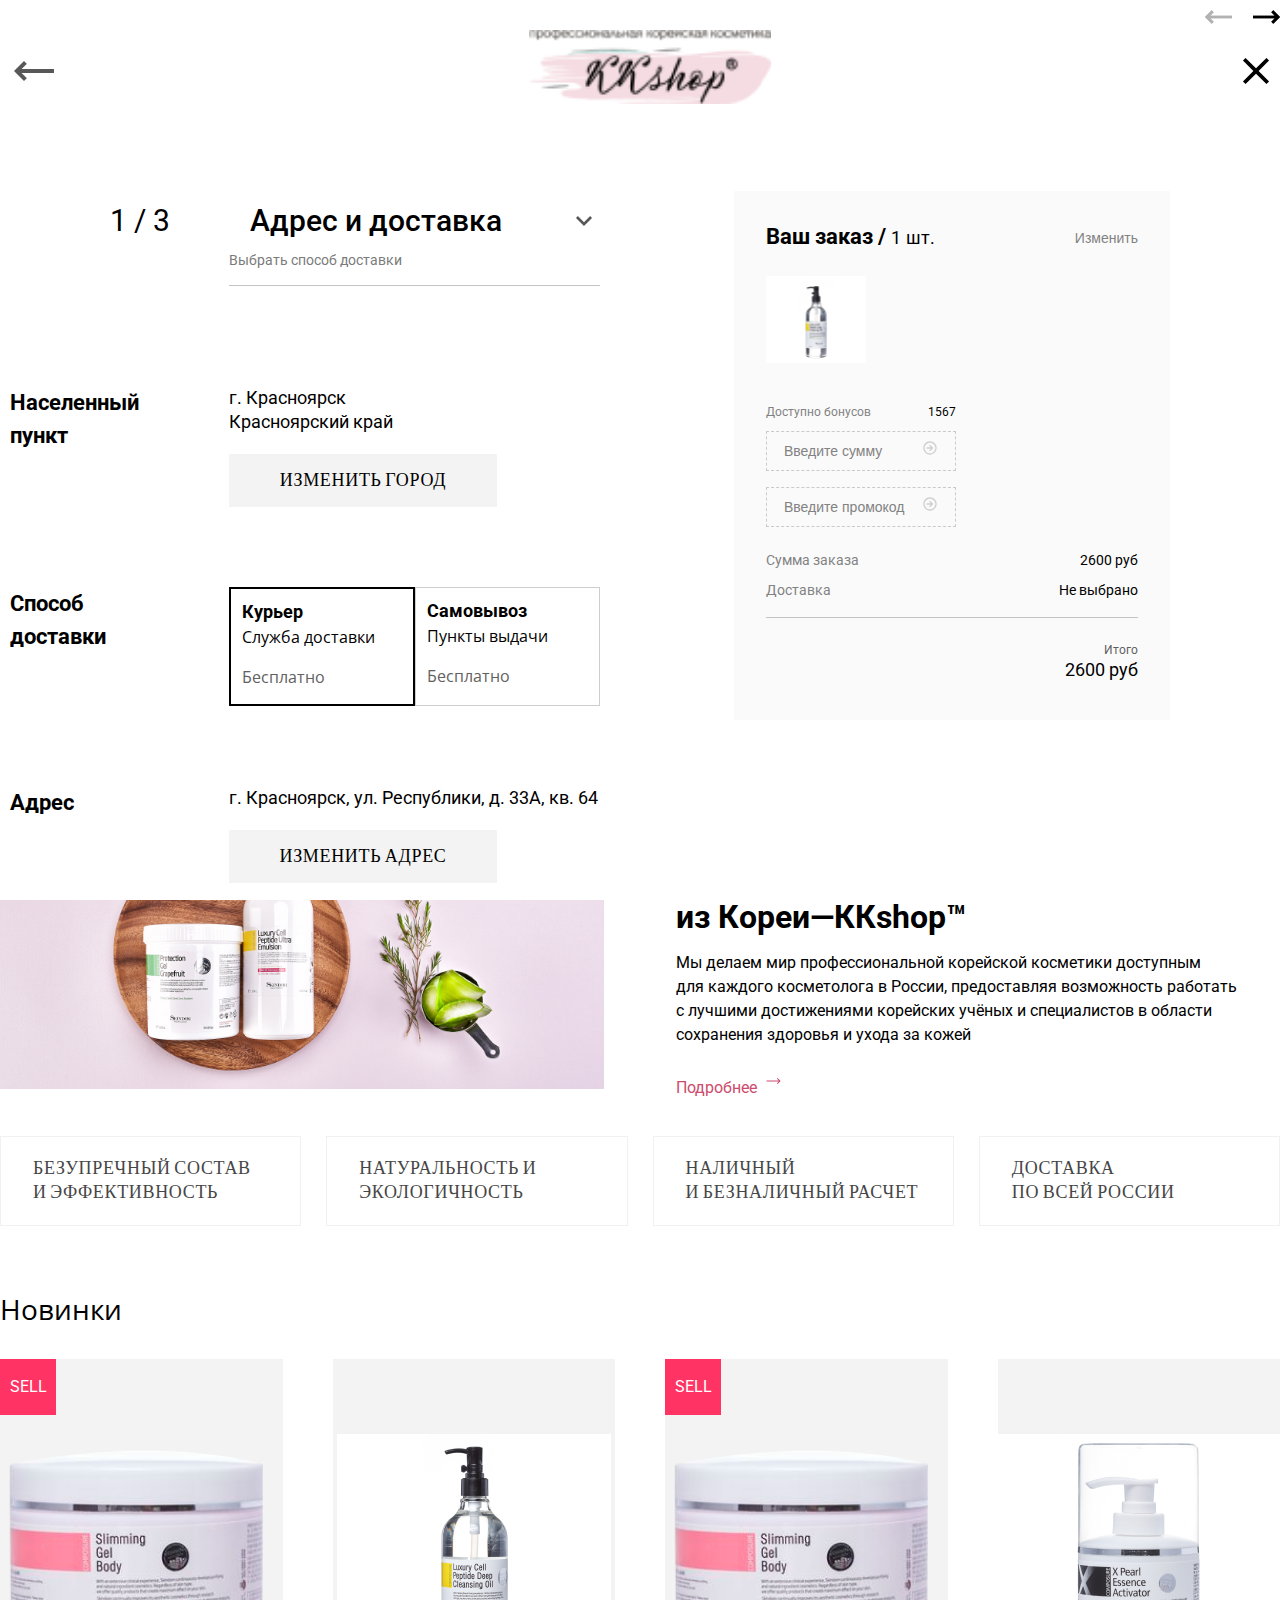
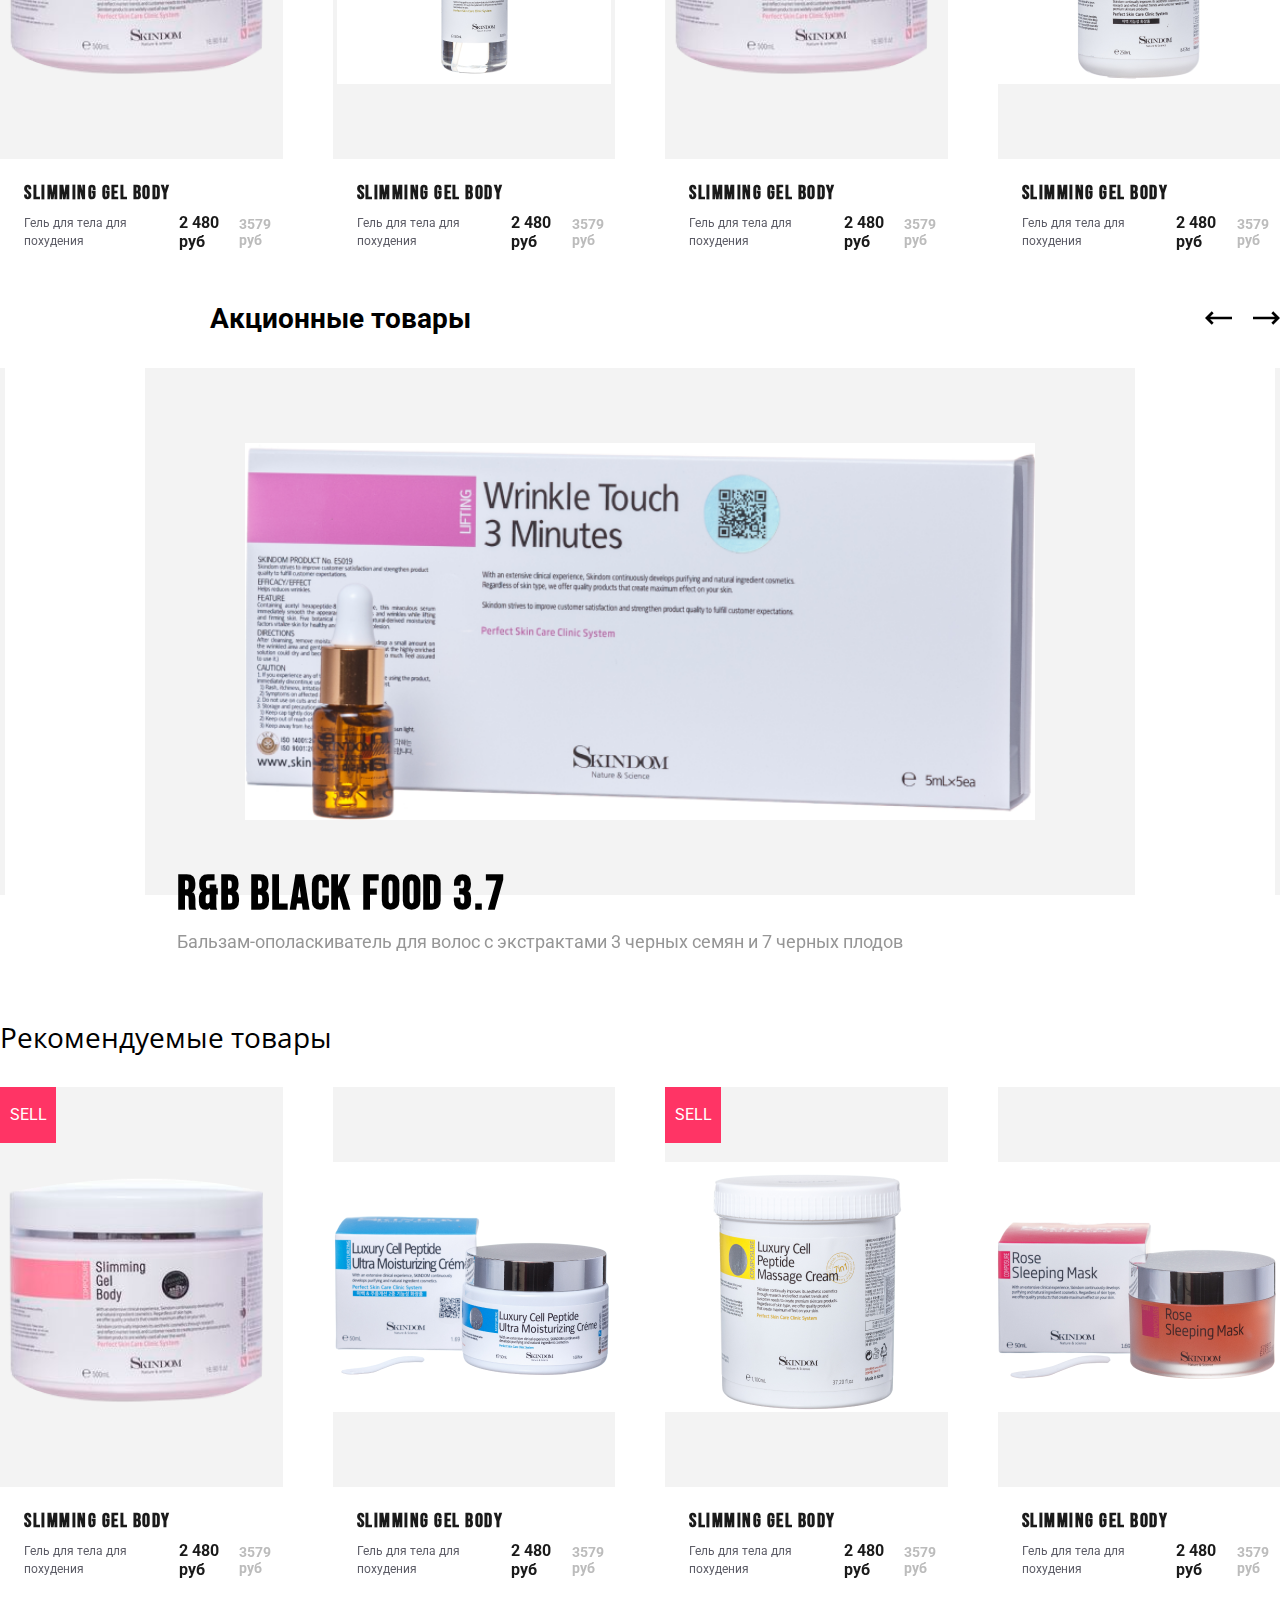
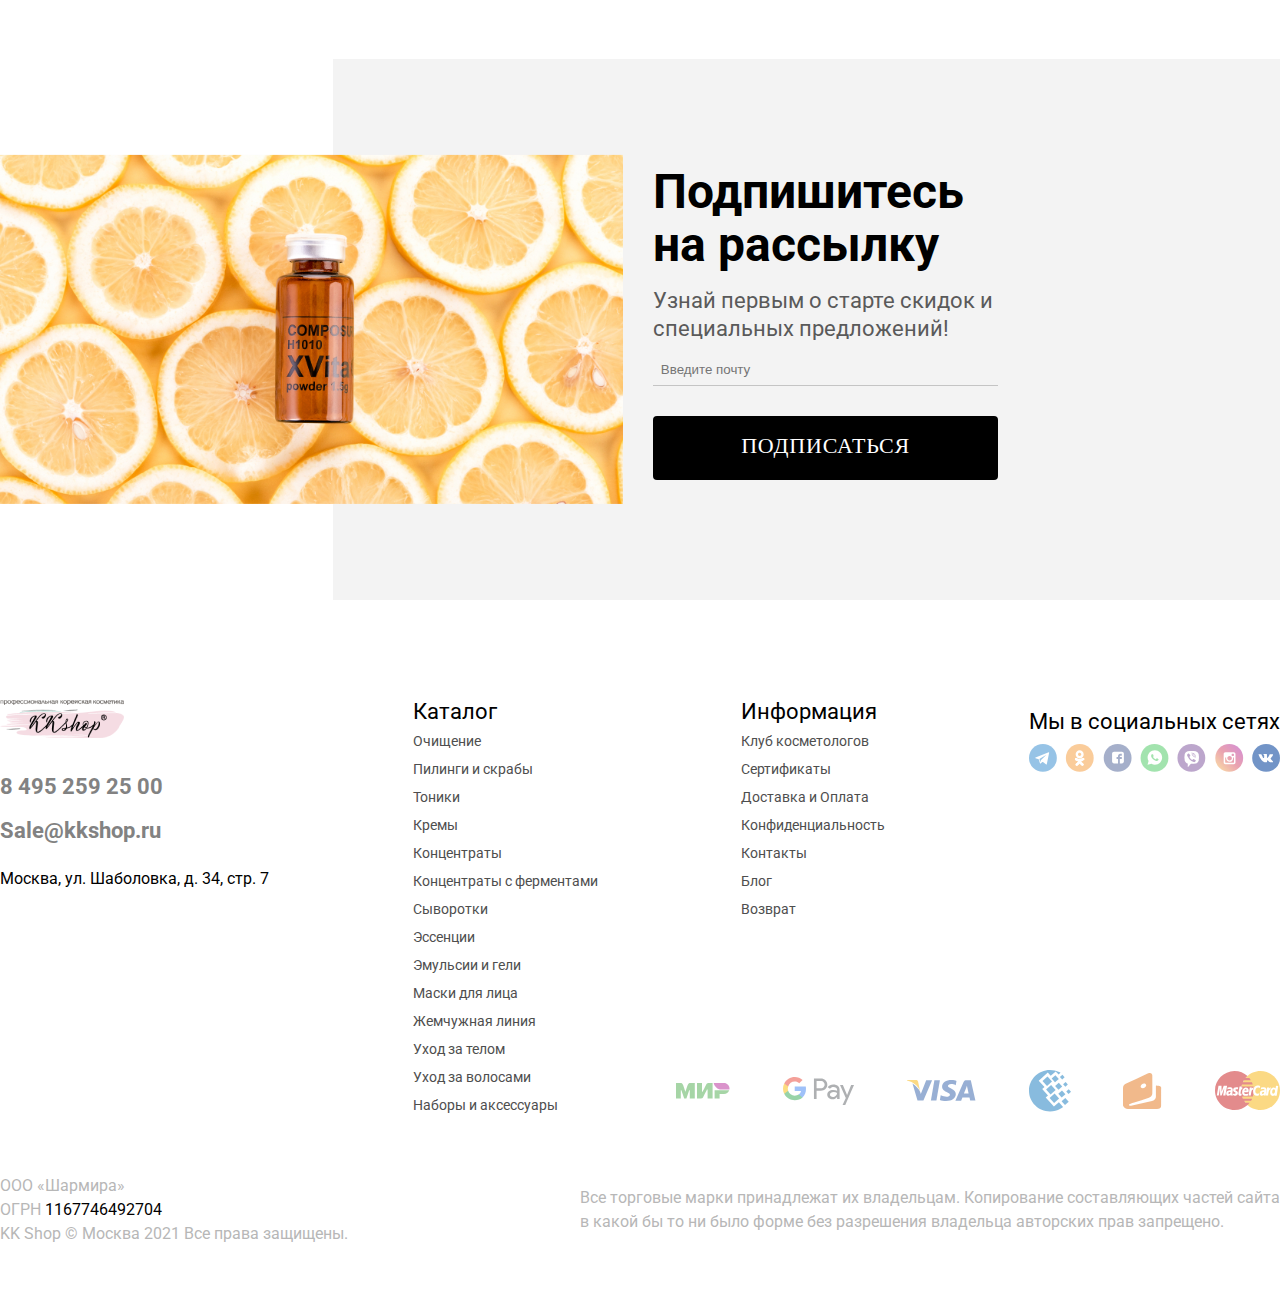
==== commit 3b549956: "5  commit" ====
--- a/index.html
+++ b/index.html
@@ -12,8 +12,11 @@
 </head>
 
 <body>
+
+
     <div class="wrapper">
         <header class="header">
+
             <div class="header__top">
                 <div class="container">
                     <div class="header__top-inner">
@@ -38,13 +41,667 @@
                             </a>
                             <nav class="nav">
                                 <ul>
-                                    <li class="nav__item nav__item--active">Каталог</li>
+                                    <li class="nav__item nav__item-catalog nav__item--active">
+
+                                        <p class="catalog-open">Каталог</p>
+                                        <div class="catalog-menu">
+                                            <div class="container">
+                                                <div class="catalog-menu__inner">
+                                                    <div class="catalog-menu__left">
+                                                        <ul class="catalog-menu__main">
+                                                            <li class="catalog-menu__item"><span>Все товары</span>
+                                                                <button>
+                                                                    <img src="assets/images/arrow-menu.png" alt="">
+                                                                </button>
+                                                                <div class="catalog-submenu">
+                                                                    <ul class="catalog-submenu__list">
+                                                                        <li class="catalog-submenu__item">
+                                                                            <a href="">Кремовые маски</a>
+                                                                        </li>
+                                                                        <li class="catalog-submenu__item">
+                                                                            <a href="">Тканевые маски</a>
+                                                                        </li>
+                                                                        <li class="catalog-submenu__item">
+                                                                            <a href="">Гидрогелевые маски</a>
+                                                                        </li>
+                                                                        <li class="catalog-submenu__item">
+                                                                            <a href="">Альгинатные маски</a>
+                                                                        </li>
+                                                                        <li class="catalog-submenu__item">
+                                                                            <a href="">Гипсовые маски</a>
+                                                                        </li>
+                                                                    </ul>
+                                                                    <div class="catalog-product">
+                                                                        <div class="catalog-product__item">
+                                                                            <div class="catalog-product__top">
+                                                                                <img src="assets/images/menu1.jpg" alt="">
+                                                                            </div>
+                                                                            <div class="catalog-product__bottom">
+                                                                                <h3 class="catalog-product__title">Collagen Gypsum Pack</h3>
+                                                                                <p class="catalog-product__desc">Гипсовая маска для лица коллагеновая</p>
+                                                                            </div>
+                                                                        </div>
+                                                                        <div class="catalog-product__item">
+                                                                            <div class="catalog-product__top">
+                                                                                <img src="assets/images/menu2.jpg" alt="">
+                                                                            </div>
+                                                                            <div class="catalog-product__bottom">
+                                                                                <h3 class="catalog-product__title">Hyaluronic Acid Essential Silk Mask</h3>
+                                                                                <p class="catalog-product__desc">Гипсовая маска для лица коллагеновая</p>
+                                                                            </div>
+                                                                        </div>
+                                                                    </div>
+                                                                </div>
+
+                                                            </li>
+                                                            <li class="catalog-menu__item"><span>Очищение</span>
+                                                                <button>
+                                                                    <img src="assets/images/arrow-menu.png" alt="">
+                                                                </button>
+                                                                <div class="catalog-submenu">
+                                                                    <ul class="catalog-submenu__list">
+                                                                        <li class="catalog-submenu__item">
+                                                                            <a href="">Кремовые маски</a>
+                                                                        </li>
+                                                                        <li class="catalog-submenu__item">
+                                                                            <a href="">Тканевые маски</a>
+                                                                        </li>
+                                                                        <li class="catalog-submenu__item">
+                                                                            <a href="">Гидрогелевые маски</a>
+                                                                        </li>
+                                                                        <li class="catalog-submenu__item">
+                                                                            <a href="">Альгинатные маски</a>
+                                                                        </li>
+                                                                        <li class="catalog-submenu__item">
+                                                                            <a href="">Гипсовые маски</a>
+                                                                        </li>
+                                                                </div>
+                                                            </li>
+                                                            <li class="catalog-menu__item"><span>Пилинги и скрабы</span>
+                                                                <button>
+                                                                    <img src="assets/images/arrow-menu.png" alt="">
+                                                                </button>
+                                                                <div class="catalog-submenu">
+                                                                    <ul class="catalog-submenu__list">
+                                                                        <li class="catalog-submenu__item">
+                                                                            <a href="">Кремовые маски</a>
+                                                                        </li>
+                                                                        <li class="catalog-submenu__item">
+                                                                            <a href="">Тканевые маски</a>
+                                                                        </li>
+                                                                        <li class="catalog-submenu__item">
+                                                                            <a href="">Гидрогелевые маски</a>
+                                                                        </li>
+                                                                        <li class="catalog-submenu__item">
+                                                                            <a href="">Альгинатные маски</a>
+                                                                        </li>
+                                                                        <li class="catalog-submenu__item">
+                                                                            <a href="">Гипсовые маски</a>
+                                                                        </li>
+                                                                    </ul>
+                                                                    <div class="catalog-product">
+                                                                        <div class="catalog-product__item">
+                                                                            <div class="catalog-product__top">
+                                                                                <img src="assets/images/menu1.jpg" alt="">
+                                                                            </div>
+                                                                            <div class="catalog-product__bottom">
+                                                                                <h3 class="catalog-product__title">11Collagen Gypsum Pack</h3>
+                                                                                <p class="catalog-product__desc">Гипсовая маска для лица коллагеновая</p>
+                                                                            </div>
+                                                                        </div>
+                                                                        <div class="catalog-product__item">
+                                                                            <div class="catalog-product__top">
+                                                                                <img src="assets/images/menu2.jpg" alt="">
+                                                                            </div>
+                                                                            <div class="catalog-product__bottom">
+                                                                                <h3 class="catalog-product__title">11Hyaluronic Acid Essential Silk Mask</h3>
+                                                                                <p class="catalog-product__desc">Гипсовая маска для лица коллагеновая</p>
+                                                                            </div>
+                                                                        </div>
+                                                                    </div>
+                                                                </div>
+                                                            </li>
+                                                            <li class="catalog-menu__item"><span>Тоники</span>
+                                                                <button>
+                                                                    <img src="assets/images/arrow-menu.png" alt="">
+                                                                </button>
+                                                                <div class="catalog-submenu">
+                                                                    <ul class="catalog-submenu__list">
+                                                                        <li class="catalog-submenu__item">
+                                                                            <a href="">Кремовые маски</a>
+                                                                        </li>
+                                                                        <li class="catalog-submenu__item">
+                                                                            <a href="">Тканевые маски</a>
+                                                                        </li>
+                                                                        <li class="catalog-submenu__item">
+                                                                            <a href="">Гидрогелевые маски</a>
+                                                                        </li>
+                                                                        <li class="catalog-submenu__item">
+                                                                            <a href="">Альгинатные маски</a>
+                                                                        </li>
+                                                                        <li class="catalog-submenu__item">
+                                                                            <a href="">Гипсовые маски</a>
+                                                                        </li>
+                                                                    </ul>
+                                                                    <div class="catalog-product">
+                                                                        <div class="catalog-product__item">
+                                                                            <div class="catalog-product__top">
+                                                                                <img src="assets/images/menu1.jpg" alt="">
+                                                                            </div>
+                                                                            <div class="catalog-product__bottom">
+                                                                                <h3 class="catalog-product__title">22Collagen Gypsum Pack</h3>
+                                                                                <p class="catalog-product__desc">Гипсовая маска для лица коллагеновая</p>
+                                                                            </div>
+                                                                        </div>
+                                                                        <div class="catalog-product__item">
+                                                                            <div class="catalog-product__top">
+                                                                                <img src="assets/images/menu2.jpg" alt="">
+                                                                            </div>
+                                                                            <div class="catalog-product__bottom">
+                                                                                <h3 class="catalog-product__title">22Hyaluronic Acid Essential Silk Mask</h3>
+                                                                                <p class="catalog-product__desc">Гипсовая маска для лица коллагеновая</p>
+                                                                            </div>
+                                                                        </div>
+                                                                    </div>
+                                                                </div>
+                                                            </li>
+                                                            <li class="catalog-menu__item"><span>Кремы</span>
+                                                                <button>
+                                                                    <img src="assets/images/arrow-menu.png" alt="">
+                                                                </button>
+                                                                <div class="catalog-submenu">
+                                                                    <ul class="catalog-submenu__list">
+                                                                        <li class="catalog-submenu__item">
+                                                                            <a href="">Кремовые маски</a>
+                                                                        </li>
+                                                                        <li class="catalog-submenu__item">
+                                                                            <a href="">Тканевые маски</a>
+                                                                        </li>
+                                                                        <li class="catalog-submenu__item">
+                                                                            <a href="">Гидрогелевые маски</a>
+                                                                        </li>
+                                                                        <li class="catalog-submenu__item">
+                                                                            <a href="">Альгинатные маски</a>
+                                                                        </li>
+                                                                        <li class="catalog-submenu__item">
+                                                                            <a href="">Гипсовые маски</a>
+                                                                        </li>
+                                                                    </ul>
+                                                                    <div class="catalog-product">
+                                                                        <div class="catalog-product__item">
+                                                                            <div class="catalog-product__top">
+                                                                                <img src="assets/images/menu1.jpg" alt="">
+                                                                            </div>
+                                                                            <div class="catalog-product__bottom">
+                                                                                <h3 class="catalog-product__title">33Collagen Gypsum Pack</h3>
+                                                                                <p class="catalog-product__desc">Гипсовая маска для лица коллагеновая</p>
+                                                                            </div>
+                                                                        </div>
+                                                                        <div class="catalog-product__item">
+                                                                            <div class="catalog-product__top">
+                                                                                <img src="assets/images/menu2.jpg" alt="">
+                                                                            </div>
+                                                                            <div class="catalog-product__bottom">
+                                                                                <h3 class="catalog-product__title">Hyaluronic Acid Essential Silk Mask</h3>
+                                                                                <p class="catalog-product__desc">Гипсовая маска для лица коллагеновая</p>
+                                                                            </div>
+                                                                        </div>
+                                                                    </div>
+                                                                </div>
+                                                            </li>
+                                                            <li class="catalog-menu__item"><span>Концентраты</span>
+                                                                <button>
+                                                                    <img src="assets/images/arrow-menu.png" alt="">
+                                                                </button>
+                                                                <div class="catalog-submenu">
+                                                                    <ul class="catalog-submenu__list">
+                                                                        <li class="catalog-submenu__item">
+                                                                            <a href="">Кремовые маски</a>
+                                                                        </li>
+                                                                        <li class="catalog-submenu__item">
+                                                                            <a href="">Тканевые маски</a>
+                                                                        </li>
+                                                                        <li class="catalog-submenu__item">
+                                                                            <a href="">Гидрогелевые маски</a>
+                                                                        </li>
+                                                                        <li class="catalog-submenu__item">
+                                                                            <a href="">Альгинатные маски</a>
+                                                                        </li>
+                                                                        <li class="catalog-submenu__item">
+                                                                            <a href="">Гипсовые маски</a>
+                                                                        </li>
+                                                                    </ul>
+                                                                    <div class="catalog-product">
+                                                                        <div class="catalog-product__item">
+                                                                            <div class="catalog-product__top">
+                                                                                <img src="assets/images/menu1.jpg" alt="">
+                                                                            </div>
+                                                                            <div class="catalog-product__bottom">
+                                                                                <h3 class="catalog-product__title">55Collagen Gypsum Pack</h3>
+                                                                                <p class="catalog-product__desc">Гипсовая маска для лица коллагеновая</p>
+                                                                            </div>
+                                                                        </div>
+                                                                        <div class="catalog-product__item">
+                                                                            <div class="catalog-product__top">
+                                                                                <img src="assets/images/menu2.jpg" alt="">
+                                                                            </div>
+                                                                            <div class="catalog-product__bottom">
+                                                                                <h3 class="catalog-product__title">Hyaluronic Acid Essential Silk Mask</h3>
+                                                                                <p class="catalog-product__desc">Гипсовая маска для лица коллагеновая</p>
+                                                                            </div>
+                                                                        </div>
+                                                                    </div>
+                                                                </div>
+                                                            </li>
+                                                            <li class="catalog-menu__item"><span>Концентраты с ферментами</span>
+                                                                <button>
+                                                                    <img src="assets/images/arrow-menu.png" alt="">
+                                                                </button>
+                                                                <div class="catalog-submenu">
+                                                                    <ul class="catalog-submenu__list">
+                                                                        <li class="catalog-submenu__item">
+                                                                            <a href="">Кремовые маски</a>
+                                                                        </li>
+                                                                        <li class="catalog-submenu__item">
+                                                                            <a href="">Тканевые маски</a>
+                                                                        </li>
+                                                                        <li class="catalog-submenu__item">
+                                                                            <a href="">Гидрогелевые маски</a>
+                                                                        </li>
+                                                                        <li class="catalog-submenu__item">
+                                                                            <a href="">Альгинатные маски</a>
+                                                                        </li>
+                                                                        <li class="catalog-submenu__item">
+                                                                            <a href="">Гипсовые маски</a>
+                                                                        </li>
+                                                                    </ul>
+                                                                    <div class="catalog-product">
+                                                                        <div class="catalog-product__item">
+                                                                            <div class="catalog-product__top">
+                                                                                <img src="assets/images/menu1.jpg" alt="">
+                                                                            </div>
+                                                                            <div class="catalog-product__bottom">
+                                                                                <h3 class="catalog-product__title">66Collagen Gypsum Pack</h3>
+                                                                                <p class="catalog-product__desc">Гипсовая маска для лица коллагеновая</p>
+                                                                            </div>
+                                                                        </div>
+                                                                        <div class="catalog-product__item">
+                                                                            <div class="catalog-product__top">
+                                                                                <img src="assets/images/menu2.jpg" alt="">
+                                                                            </div>
+                                                                            <div class="catalog-product__bottom">
+                                                                                <h3 class="catalog-product__title">Hyaluronic Acid Essential Silk Mask</h3>
+                                                                                <p class="catalog-product__desc">Гипсовая маска для лица коллагеновая</p>
+                                                                            </div>
+                                                                        </div>
+                                                                    </div>
+                                                                </div>
+                                                            </li>
+                                                            <li class="catalog-menu__item"><span>Сыворотки</span>
+                                                                <button>
+                                                                    <img src="assets/images/arrow-menu.png" alt="">
+                                                                </button>
+                                                                <div class="catalog-submenu">
+                                                                    <ul class="catalog-submenu__list">
+                                                                        <li class="catalog-submenu__item">
+                                                                            <a href="">Кремовые маски</a>
+                                                                        </li>
+                                                                        <li class="catalog-submenu__item">
+                                                                            <a href="">Тканевые маски</a>
+                                                                        </li>
+                                                                        <li class="catalog-submenu__item">
+                                                                            <a href="">Гидрогелевые маски</a>
+                                                                        </li>
+                                                                        <li class="catalog-submenu__item">
+                                                                            <a href="">Альгинатные маски</a>
+                                                                        </li>
+                                                                        <li class="catalog-submenu__item">
+                                                                            <a href="">Гипсовые маски</a>
+                                                                        </li>
+                                                                    </ul>
+                                                                    <div class="catalog-product">
+                                                                        <div class="catalog-product__item">
+                                                                            <div class="catalog-product__top">
+                                                                                <img src="assets/images/menu1.jpg" alt="">
+                                                                            </div>
+                                                                            <div class="catalog-product__bottom">
+                                                                                <h3 class="catalog-product__title">77Collagen Gypsum Pack</h3>
+                                                                                <p class="catalog-product__desc">Гипсовая маска для лица коллагеновая</p>
+                                                                            </div>
+                                                                        </div>
+                                                                        <div class="catalog-product__item">
+                                                                            <div class="catalog-product__top">
+                                                                                <img src="assets/images/menu2.jpg" alt="">
+                                                                            </div>
+                                                                            <div class="catalog-product__bottom">
+                                                                                <h3 class="catalog-product__title">Hyaluronic Acid Essential Silk Mask</h3>
+                                                                                <p class="catalog-product__desc">Гипсовая маска для лица коллагеновая</p>
+                                                                            </div>
+                                                                        </div>
+                                                                    </div>
+                                                                </div>
+                                                            </li>
+                                                            <li class="catalog-menu__item"><span>Эссенции</span>
+                                                                <button>
+                                                                    <img src="assets/images/arrow-menu.png" alt="">
+                                                                </button>
+                                                                <div class="catalog-submenu">
+                                                                    <ul class="catalog-submenu__list">
+                                                                        <li class="catalog-submenu__item">
+                                                                            <a href="">Кремовые маски</a>
+                                                                        </li>
+                                                                        <li class="catalog-submenu__item">
+                                                                            <a href="">Тканевые маски</a>
+                                                                        </li>
+                                                                        <li class="catalog-submenu__item">
+                                                                            <a href="">Гидрогелевые маски</a>
+                                                                        </li>
+                                                                        <li class="catalog-submenu__item">
+                                                                            <a href="">Альгинатные маски</a>
+                                                                        </li>
+                                                                        <li class="catalog-submenu__item">
+                                                                            <a href="">Гипсовые маски</a>
+                                                                        </li>
+                                                                    </ul>
+                                                                    <div class="catalog-product">
+                                                                        <div class="catalog-product__item">
+                                                                            <div class="catalog-product__top">
+                                                                                <img src="assets/images/menu1.jpg" alt="">
+                                                                            </div>
+                                                                            <div class="catalog-product__bottom">
+                                                                                <h3 class="catalog-product__title">88Collagen Gypsum Pack</h3>
+                                                                                <p class="catalog-product__desc">Гипсовая маска для лица коллагеновая</p>
+                                                                            </div>
+                                                                        </div>
+                                                                        <div class="catalog-product__item">
+                                                                            <div class="catalog-product__top">
+                                                                                <img src="assets/images/menu2.jpg" alt="">
+                                                                            </div>
+                                                                            <div class="catalog-product__bottom">
+                                                                                <h3 class="catalog-product__title">Hyaluronic Acid Essential Silk Mask</h3>
+                                                                                <p class="catalog-product__desc">Гипсовая маска для лица коллагеновая</p>
+                                                                            </div>
+                                                                        </div>
+                                                                    </div>
+                                                                </div>
+                                                            </li>
+                                                            <li class="catalog-menu__item"><span>Эмульсии и гели</span>
+                                                                <button>
+                                                                    <img src="assets/images/arrow-menu.png" alt="">
+                                                                </button>
+                                                                <div class="catalog-submenu">
+                                                                    <ul class="catalog-submenu__list">
+                                                                        <li class="catalog-submenu__item">
+                                                                            <a href="">Кремовые маски</a>
+                                                                        </li>
+                                                                        <li class="catalog-submenu__item">
+                                                                            <a href="">Тканевые маски</a>
+                                                                        </li>
+                                                                        <li class="catalog-submenu__item">
+                                                                            <a href="">Гидрогелевые маски</a>
+                                                                        </li>
+                                                                        <li class="catalog-submenu__item">
+                                                                            <a href="">Альгинатные маски</a>
+                                                                        </li>
+                                                                        <li class="catalog-submenu__item">
+                                                                            <a href="">Гипсовые маски</a>
+                                                                        </li>
+                                                                    </ul>
+                                                                    <div class="catalog-product">
+                                                                        <div class="catalog-product__item">
+                                                                            <div class="catalog-product__top">
+                                                                                <img src="assets/images/menu1.jpg" alt="">
+                                                                            </div>
+                                                                            <div class="catalog-product__bottom">
+                                                                                <h3 class="catalog-product__title">99Collagen Gypsum Pack</h3>
+                                                                                <p class="catalog-product__desc">Гипсовая маска для лица коллагеновая</p>
+                                                                            </div>
+                                                                        </div>
+                                                                        <div class="catalog-product__item">
+                                                                            <div class="catalog-product__top">
+                                                                                <img src="assets/images/menu2.jpg" alt="">
+                                                                            </div>
+                                                                            <div class="catalog-product__bottom">
+                                                                                <h3 class="catalog-product__title">Hyaluronic Acid Essential Silk Mask</h3>
+                                                                                <p class="catalog-product__desc">Гипсовая маска для лица коллагеновая</p>
+                                                                            </div>
+                                                                        </div>
+                                                                    </div>
+                                                                </div>
+                                                            </li>
+                                                            <li class="catalog-menu__item"><span>Маски для лица</span>
+                                                                <button>
+                                                                    <img src="assets/images/arrow-menu.png" alt="">
+                                                                </button>
+                                                                <div class="catalog-submenu">
+                                                                    <ul class="catalog-submenu__list">
+                                                                        <li class="catalog-submenu__item">
+                                                                            <a href="">Кремовые маски</a>
+                                                                        </li>
+                                                                        <li class="catalog-submenu__item">
+                                                                            <a href="">Тканевые маски</a>
+                                                                        </li>
+                                                                        <li class="catalog-submenu__item">
+                                                                            <a href="">Гидрогелевые маски</a>
+                                                                        </li>
+                                                                        <li class="catalog-submenu__item">
+                                                                            <a href="">Альгинатные маски</a>
+                                                                        </li>
+                                                                        <li class="catalog-submenu__item">
+                                                                            <a href="">Гипсовые маски</a>
+                                                                        </li>
+                                                                    </ul>
+                                                                    <div class="catalog-product">
+                                                                        <div class="catalog-product__item">
+                                                                            <div class="catalog-product__top">
+                                                                                <img src="assets/images/menu1.jpg" alt="">
+                                                                            </div>
+                                                                            <div class="catalog-product__bottom">
+                                                                                <h3 class="catalog-product__title">100Collagen Gypsum Pack</h3>
+                                                                                <p class="catalog-product__desc">Гипсовая маска для лица коллагеновая</p>
+                                                                            </div>
+                                                                        </div>
+                                                                        <div class="catalog-product__item">
+                                                                            <div class="catalog-product__top">
+                                                                                <img src="assets/images/menu2.jpg" alt="">
+                                                                            </div>
+                                                                            <div class="catalog-product__bottom">
+                                                                                <h3 class="catalog-product__title">Hyaluronic Acid Essential Silk Mask</h3>
+                                                                                <p class="catalog-product__desc">Гипсовая маска для лица коллагеновая</p>
+                                                                            </div>
+                                                                        </div>
+                                                                    </div>
+                                                                </div>
+                                                            </li>
+                                                            <li class="catalog-menu__item"><span>Жемчужная линия</span>
+                                                                <button>
+                                                                    <img src="assets/images/arrow-menu.png" alt="">
+                                                                </button>
+                                                                <div class="catalog-submenu">
+                                                                    <ul class="catalog-submenu__list">
+                                                                        <li class="catalog-submenu__item">
+                                                                            <a href="">Кремовые маски</a>
+                                                                        </li>
+                                                                        <li class="catalog-submenu__item">
+                                                                            <a href="">Тканевые маски</a>
+                                                                        </li>
+                                                                        <li class="catalog-submenu__item">
+                                                                            <a href="">Гидрогелевые маски</a>
+                                                                        </li>
+                                                                        <li class="catalog-submenu__item">
+                                                                            <a href="">Альгинатные маски</a>
+                                                                        </li>
+                                                                        <li class="catalog-submenu__item">
+                                                                            <a href="">Гипсовые маски</a>
+                                                                        </li>
+                                                                    </ul>
+                                                                    <div class="catalog-product">
+                                                                        <div class="catalog-product__item">
+                                                                            <div class="catalog-product__top">
+                                                                                <img src="assets/images/menu1.jpg" alt="">
+                                                                            </div>
+                                                                            <div class="catalog-product__bottom">
+                                                                                <h3 class="catalog-product__title">12Collagen Gypsum Pack</h3>
+                                                                                <p class="catalog-product__desc">Гипсовая маска для лица коллагеновая</p>
+                                                                            </div>
+                                                                        </div>
+                                                                        <div class="catalog-product__item">
+                                                                            <div class="catalog-product__top">
+                                                                                <img src="assets/images/menu2.jpg" alt="">
+                                                                            </div>
+                                                                            <div class="catalog-product__bottom">
+                                                                                <h3 class="catalog-product__title">Hyaluronic Acid Essential Silk Mask</h3>
+                                                                                <p class="catalog-product__desc">Гипсовая маска для лица коллагеновая</p>
+                                                                            </div>
+                                                                        </div>
+                                                                    </div>
+                                                                </div>
+                                                            </li>
+                                                            <li class="catalog-menu__item"><span>Уход за телом</span>
+                                                                <button>
+                                                                    <img src="assets/images/arrow-menu.png" alt="">
+                                                                </button>
+                                                                <div class="catalog-submenu">
+                                                                    <ul class="catalog-submenu__list">
+                                                                        <li class="catalog-submenu__item">
+                                                                            <a href="">Кремовые маски</a>
+                                                                        </li>
+                                                                        <li class="catalog-submenu__item">
+                                                                            <a href="">Тканевые маски</a>
+                                                                        </li>
+                                                                        <li class="catalog-submenu__item">
+                                                                            <a href="">Гидрогелевые маски</a>
+                                                                        </li>
+                                                                        <li class="catalog-submenu__item">
+                                                                            <a href="">Альгинатные маски</a>
+                                                                        </li>
+                                                                        <li class="catalog-submenu__item">
+                                                                            <a href="">Гипсовые маски</a>
+                                                                        </li>
+                                                                    </ul>
+                                                                    <div class="catalog-product">
+                                                                        <div class="catalog-product__item">
+                                                                            <div class="catalog-product__top">
+                                                                                <img src="assets/images/menu1.jpg" alt="">
+                                                                            </div>
+                                                                            <div class="catalog-product__bottom">
+                                                                                <h3 class="catalog-product__title">13Collagen Gypsum Pack</h3>
+                                                                                <p class="catalog-product__desc">Гипсовая маска для лица коллагеновая</p>
+                                                                            </div>
+                                                                        </div>
+                                                                        <div class="catalog-product__item">
+                                                                            <div class="catalog-product__top">
+                                                                                <img src="assets/images/menu2.jpg" alt="">
+                                                                            </div>
+                                                                            <div class="catalog-product__bottom">
+                                                                                <h3 class="catalog-product__title">Hyaluronic Acid Essential Silk Mask</h3>
+                                                                                <p class="catalog-product__desc">Гипсовая маска для лица коллагеновая</p>
+                                                                            </div>
+                                                                        </div>
+                                                                    </div>
+                                                                </div>
+                                                            </li>
+                                                            <li class="catalog-menu__item"><span>Уход за волосами</span>
+                                                                <button>
+                                                                    <img src="assets/images/arrow-menu.png" alt="">
+                                                                </button>
+                                                                <div class="catalog-submenu">
+                                                                    <ul class="catalog-submenu__list">
+                                                                        <li class="catalog-submenu__item">
+                                                                            <a href="">Кремовые маски</a>
+                                                                        </li>
+                                                                        <li class="catalog-submenu__item">
+                                                                            <a href="">Тканевые маски</a>
+                                                                        </li>
+                                                                        <li class="catalog-submenu__item">
+                                                                            <a href="">Гидрогелевые маски</a>
+                                                                        </li>
+                                                                        <li class="catalog-submenu__item">
+                                                                            <a href="">Альгинатные маски</a>
+                                                                        </li>
+                                                                        <li class="catalog-submenu__item">
+                                                                            <a href="">Гипсовые маски</a>
+                                                                        </li>
+                                                                    </ul>
+                                                                    <div class="catalog-product">
+                                                                        <div class="catalog-product__item">
+                                                                            <div class="catalog-product__top">
+                                                                                <img src="assets/images/menu1.jpg" alt="">
+                                                                            </div>
+                                                                            <div class="catalog-product__bottom">
+                                                                                <h3 class="catalog-product__title">14Collagen Gypsum Pack</h3>
+                                                                                <p class="catalog-product__desc">Гипсовая маска для лица коллагеновая</p>
+                                                                            </div>
+                                                                        </div>
+                                                                        <div class="catalog-product__item">
+                                                                            <div class="catalog-product__top">
+                                                                                <img src="assets/images/menu2.jpg" alt="">
+                                                                            </div>
+                                                                            <div class="catalog-product__bottom">
+                                                                                <h3 class="catalog-product__title">Hyaluronic Acid Essential Silk Mask</h3>
+                                                                                <p class="catalog-product__desc">Гипсовая маска для лица коллагеновая</p>
+                                                                            </div>
+                                                                        </div>
+                                                                    </div>
+                                                                </div>
+                                                            </li>
+                                                            <li class="catalog-menu__item"><span>Наборы и аксессуары</span>
+                                                                <button>
+                                                                    <img src="assets/images/arrow-menu.png" alt="">
+                                                                </button>
+                                                                <div class="catalog-submenu">
+                                                                    <ul class="catalog-submenu__list">
+                                                                        <li class="catalog-submenu__item">
+                                                                            <a href="">Кремовые маски</a>
+                                                                        </li>
+                                                                        <li class="catalog-submenu__item">
+                                                                            <a href="">Тканевые маски</a>
+                                                                        </li>
+                                                                        <li class="catalog-submenu__item">
+                                                                            <a href="">Гидрогелевые маски</a>
+                                                                        </li>
+                                                                        <li class="catalog-submenu__item">
+                                                                            <a href="">Альгинатные маски</a>
+                                                                        </li>
+                                                                        <li class="catalog-submenu__item">
+                                                                            <a href="">Гипсовые маски</a>
+                                                                        </li>
+                                                                    </ul>
+                                                                    <div class="catalog-product">
+                                                                        <div class="catalog-product__item">
+                                                                            <div class="catalog-product__top">
+                                                                                <img src="assets/images/menu1.jpg" alt="">
+                                                                            </div>
+                                                                            <div class="catalog-product__bottom">
+                                                                                <h3 class="catalog-product__title">15Collagen Gypsum Pack</h3>
+                                                                                <p class="catalog-product__desc">Гипсовая маска для лица коллагеновая</p>
+                                                                            </div>
+                                                                        </div>
+                                                                        <div class="catalog-product__item">
+                                                                            <div class="catalog-product__top">
+                                                                                <img src="assets/images/menu2.jpg" alt="">
+                                                                            </div>
+                                                                            <div class="catalog-product__bottom">
+                                                                                <h3 class="catalog-product__title">Hyaluronic Acid Essential Silk Mask</h3>
+                                                                                <p class="catalog-product__desc">Гипсовая маска для лица коллагеновая</p>
+                                                                            </div>
+                                                                        </div>
+                                                                    </div>
+                                                                </div>
+                                                            </li>
+                                                            </ul>
+                                                    </div>
+
+                                                </div>
+                                            </div>
+                                        </div>
+                                    </li>
                                     <li class="nav__item">Клуб косметологов</li>
                                     <li class="nav__item">Сертификаты</li>
                                     <li class="nav__item">Доставка и Оплата</li>
                                     <li class="nav__item">Контакты</li>
                                     <li class="nav__item">Блог</li>
-                                </ul>
+                                    </ul>
                             </nav>
                         </div>
                         <div class="header__bottom-right">
@@ -619,8 +1276,452 @@
             </div>
         </footer>
 
+        <div class="modal-bg"></div>
+
+        <div class="city">
+            <button class="city__close"><img src="assets/images/close.svg" alt=""></button>
+            <div class="country">
+                <div class="country__show select">
+                    <p class="country__select selected--active selected" data-tabs-target="russia">
+                        <img src="assets/images/flag.png" alt="">
+                        <span>Россия</span>
+                    </p>
+                    <p class="country__select selected" data-tabs-target="belarus">
+                        <img src="assets/images/flag.png" alt="">
+                        <span>Беларусь</span>
+                    </p>
+                    <button class="country__open-btn">
+                                <img src="assets/images/arrow-select.png" alt="">
+                            </button>
+                </div>
+                <div class="country__hidden">
+                    <p class="country__select select__content" data-tabs-path="russia">
+                        <img src="assets/images/flag.png" alt="">
+                        <span>Россия</span>
+                    </p>
+                    <p class="country__select select__content" data-tabs-path="belarus">
+                        <img src="assets/images/flag.png" alt="">
+                        <span>Беларусь</span>
+                    </p>
+                </div>
+            </div>
+            <h2 class="city__title">Найти город</h2>
+            <p class="city__desc">Вы можете выбрать <span>более 150 000</span> населённых пунктов по всей Российской Федерации.</p>
+            <ul class="city__list">
+                <li class="city__item">Москва</li>
+                <li class="city__item">Екатеринбург</li>
+                <li class="city__item">Санкт-Петербург</li>
+                <li class="city__item">Новосибирск</li>
+                <li class="city__item">Казань</li>
+                <li class="city__item city__item--active">Самара</li>
+                <li class="city__item">Ростов-на-Дону</li>
+                <li class="city__item">Челябинск</li>
+                <li class="city__item">Хабаровск</li>
+                <li class="city__item">Саратов</li>
+                <li class="city__item">Нижний Новгород</li>
+                <li class="city__item">Волгоград</li>
+            </ul>
+        </div>
+
+        <div class="cart">
+            <button class="cart__close"><img src="assets/images/close.svg" alt=""></button>
+            <div class="cart-buy">
+                <h2 class="cart__title">
+                    Корзина /
+                    <span class="cart-sum"> 1</span> <span>шт.</span>
+                </h2>
+                <p class="cart__desc">быстрая доставка</p>
+                <div class="cart__items">
+                    <div class="cart__item">
+                        <div class="cart__item-nav">
+                            <button class="cart__item-minus cart__item-minus--disable">
+        
+                            </button>
+                            <span class="cart__item-sum">1</span>
+                            <button class="cart__item-plus">
+        
+                            </button>
+                            <button class="cart__item-close"><img src="assets/images/close-cart.svg" alt=""></button>
+                        </div>
+                        <div class="cart__content">
+                            <div class="cart__img">
+                                <img src="assets/images/cart1.jpg" alt="">
+                            </div>
+                            <div class="cart__info">
+                                <p class="cart__item-desc">Бальзам-ополаскиватель для волос с экстрактами 3 черных семян и 7 черных плодов</p>
+                                <h3 class="cart__item-title">Woosin R&B Black Food 3.7</h3>
+                                <div class="cart__item-ml">50 мл</div>
+                            </div>
+                        </div>
+                        <div class="cart__prices">
+                            <p class="cart__sale">Скидка <span>1000</span> руб</p>
+                            <div class="cart__prices-bottom">
+                                <p class="cart__price cart__price-big">
+                                    <span>2300</span> руб
+                                </p>
+                                <p class="cart__price cart__price-small">
+                                    <span>1300</span> руб
+                                </p>
+                            </div>
+                        </div>
+
+                    </div>
+                    <div class="cart__item">
+                        <div class="cart__item-nav">
+                            <button class="cart__item-minus">
+        
+                            </button>
+                            <span class="cart__item-sum">2</span>
+                            <button class="cart__item-plus">
+        
+                            </button>
+                            <button class="cart__item-close"><img src="assets/images/close-cart.svg" alt=""></button>
+                        </div>
+                        <div class="cart__content">
+                            <div class="cart__img">
+                                <img src="assets/images/cart2.jpg" alt="">
+                            </div>
+                            <div class="cart__info">
+                                <p class="cart__item-desc">Бальзам-ополаскиватель для волос с экстрактами 3 черных семян и 7 черных плодов</p>
+                                <h3 class="cart__item-title">Woosin R&B Black Food 3.7</h3>
+                                <div class="cart__item-ml">50 мл</div>
+                            </div>
+                        </div>
+                        <div class="cart__prices">
+                            <p class="cart__sale">Скидка <span>1000</span> руб</p>
+                            <div class="cart__prices-bottom">
+                                <p class="cart__price cart__price-big">
+                                    <span>2300</span> руб
+                                </p>
+                                <p class="cart__price cart__price-small">
+                                    <span>1300</span> руб
+                                </p>
+                            </div>
+                        </div>
+
+                    </div>
+                </div>
+
+                <div class="cart__bottom">
+                    <div class="cart__bonus">
+                        <div class="cart__bonus-top">
+                            <span>Доступно бонусов </span>
+                            <span class="cart__bonus-val">1567</span>
+                        </div>
+                        <form action="">
+                            <p>
+                                <input type="text" placeholder="Введите сумму">
+                                <button>
+                                    <img src="assets/images/bonus-icon.svg" alt="">
+                                </button>
+                            </p>
+                            <p>
+                                <input type="text" placeholder="Введите промокод">
+                                <button>
+                                    <img src="assets/images/bonus-icon.svg" alt="">
+                                </button>
+                            </p>
+                        </form>
+                    </div>
+                    <div class="cart__pay">
+                        <div class="cart__pay-item">
+                            <p>Скидка</p>
+                            <p class="cart__pay-price cart__pay-price--pink">-2000 руб</p>
+                        </div>
+                        <div class="cart__pay-item">
+                            <p>К оплате</p>
+                            <p class="cart__pay-price">2600 руб</p>
+                        </div>
+                    </div>
+                </div>
+                <button class="cart__btn">Оформить заказ</button>
+
+            </div>
+
+            <div class="cart-empty">
+                <h2 class="cart__title">Покупай со скидкой</h2>
+                <p class="cart__subtitle">Зарегистрируйтесь, чтобы получить скидку по бонусной карте, начать копить бонусы и оплачивать покупки подарочными сертификатами.</p>
+                <button class="cart__btn cart__btn-empty">Войти / Зарегистрироваться</button>
+                <a class="cart__link-empty" href="">Продолжить как гость</a>
+            </div>
+
+            <div class="cart-reg">
+                <h2 class="cart-reg__title">войти или зарегистрироваться</h2>
+                <p class="cart-reg__desc">Мы отправим на номер SMS-сообщение с кодом подтверждения.</p>
+                <form action="">
+
+                    <img class="cart-reg__flag" src="assets/images/flag.png" alt="">
+
+                    <p>
+                        <input placeholder="+ 7 (___) ___-__-__" type="tel" name="reg-tel" id="reg-tel">
+                    </p>
+
+                    <span class="cart-reg__flag-btn">
+                        <img src="assets/images/arrow-select.png" alt="">
+                    </span>
+                    <button class="cart__btn cart-reg__btn">Получить код</button>
+                </form>
+            </div>
+
+        </div>
+
+        <div class="order">
+            <div class="order__inner">
+                <div class="order__top">
+                    <button class="order__back">
+                        <img src="assets/images/long_left.png" alt="">
+                    </button>
+                    <a class="order__logo" href="">
+                        <img src="assets/images/logo.png" alt="">
+                    </a>
+                    <button class="order__close">
+                        <img src="assets/images/close.svg" alt="">
+                    </button>
+                </div>
+                <div class="order__sides">
+                    <div class="order__side-left">
+                        <div class="order__steps">
+                            <div class="order__step step step--active">
+                                <div class="step__show">
+                                    <div class="step__show-top">
+                                        <span class="step__num">1 / 3</span>
+                                        <span class="step__title step__title--active">Адрес и доставка</span>
+                                        <button class="step__btn"><img src="assets/images/order_down.svg" alt=""></button>
+                                    </div>
+                                    <p class="step__hint">Выбрать способ доставки</p>
+                                </div>
+                                <div class="step__hidden ">
+                                    <div class="step__item">
+                                        <div class="step__item-left">Населенный <br> пункт</div>
+                                        <div class="step__item-right">
+                                            <p>г. Красноярск <br> Красноярский край</p>
+                                            <button class="step__item-btn">Изменить город</button>
+                                        </div>
+                                    </div>
+                                    <div class="step__item">
+                                        <div class="step__item-left">Способ <br> доставки
+                                        </div>
+                                        <div class="step__item-right">
+                                            <div class="step__item-radios">
+                                                <div class="step__item-radio step__item-radio--active">
+                                                    <p>Курьер</p>
+                                                    <p>Служба доставки</p>
+                                                    <p>Бесплатно</p>
+                                                </div>
+                                                <div class="step__item-radio ">
+                                                    <p>Самовывоз</p>
+                                                    <p>Пункты выдачи</p>
+                                                    <p>Бесплатно</p>
+                                                </div>
+                                            </div>
+                                        </div>
+                                    </div>
+                                    <div class="step__item">
+                                        <div class="step__item-left">Адрес</div>
+                                        <div class="step__item-right">
+                                            <p>г. Красноярск, ул. Республики, д. 33А, кв. 64</p>
+                                            <button class="step__item-btn">Изменить адрес</button>
+                                        </div>
+                                    </div>
+                                    <div class="step__item">
+                                        <div class="step__item-left">Дата и время
+                                        </div>
+                                        <div class="step__item-right">
+                                            <div class="step__item-radios">
+                                                <div class="step__item-radio sm step__item-radio--active">
+                                                    <p>Пн</p>
+                                                    <p>19.04</p>
+                                                </div>
+                                                <div class="step__item-radio sm ">
+                                                    <p>Вт</p>
+                                                    <p>20.04</p>
+                                                </div>
+                                                <div class="step__item-radio sm ">
+                                                    <p>Ср</p>
+                                                    <p>21.04</p>
+                                                </div>
+                                                <div class="step__item-radio sm ">
+                                                    <p>Чт</p>
+                                                    <p>22.04</p>
+                                                </div>
+                                                <div class="step__item-radio sm ">
+                                                    <p>Пт</p>
+                                                    <p>23.04</p>
+                                                </div>
+                                            </div>
+                                            <p class="step__sms">Как только ваш заказ будет передан курьеру, <br> вы получите SMS-сообщение.</p>
+                                            <select name="" id="" class="step__time">
+                                                <!-- <option disabled>Выбрать</option> -->
+                                                <option disabled value="10:00 - 18:00">10:00 - 18:00</option>
+                                                <option value="13:00 - 16:00">13:00 - 16:00</option>
+                                                <option value="09:00 - 12:00">09:00 - 12:00</option>
+                                            </select>
+
+                                        </div>
+                                    </div>
+                                </div>
+                            </div>
+                            <div class="order__step step">
+                                <div class="step__show">
+                                    <div class="step__show-top">
+                                        <span class="step__num">2 / 3</span>
+                                        <span class="step__title">Получатель</span>
+                                        <button class="step__btn"><img src="assets/images/order_down.svg" alt=""></button>
+                                    </div>
+                                </div>
+                                <div class="step__hidden ">
+                                    <div class="step__item">
+                                        <div class="step__item-left">Ваши данные</div>
+                                        <div class="step__item-right">
+                                            <p class="step__input-container">
+                                                <input type="text" placeholder="Фамилия">
+                                                <span class="input__error">введите свою фамилию</span>
+                                            </p>
+                                            <p class="step__input-container">
+                                                <input type="text" placeholder="Имя">
+                                                <span class="input__error">введите своё имя</span>
+                                            </p>
+                                            <p class="step__input-container">
+                                                <input class="fname" type="text" placeholder="Отчество">
+                                                <span class="input__error">введите своё отчество</span>
+                                                <span class="input__hint">обязательно, при доставке почтой</span>
+                                            </p>
+                                        </div>
+                                    </div>
+                                    <div class="step__item">
+                                        <div class="step__item-left">Контакты
+                                        </div>
+                                        <div class="step__item-right">
+                                            <div class="step__input-container">
+                                                <input type="tel">
+                                                <span class="input__error">введите свой телефон</span>
+                                                <select name="" id="" class="step__flags flag__select">
+                                                    <option disabled value="russia"></option>
+                                                    <option value="belarus">сь</option>
+                                                </select>
+                                            </div>
+                                            <div class="step__input-container">
+                                                <input type="text" placeholder="Ваша почта">
+                                                <span class="input__error">введите свою почту</span>
+                                                <span class="input__hint">Необходимо для отправки чека</span>
+                                            </div>
+                                        </div>
+                                    </div>
+                                    <div class="step__item">
+                                        <div class="step__item-left">Адрес</div>
+                                        <div class="step__item-right">
+                                            <p>г. Красноярск, ул. Республики, д. 33А, кв. 64</p>
+                                            <button class="step__item-btn">Изменить адрес</button>
+                                        </div>
+                                    </div>
+                                    <div class="step__item">
+                                        <div class="step__item-left">Дата и время
+                                        </div>
+                                        <div class="step__item-right">
+                                            <div class="step__item-radios">
+                                                <div class="step__item-radio sm step__item-radio--active">
+                                                    <p>Пн</p>
+                                                    <p>19.04</p>
+                                                </div>
+                                                <div class="step__item-radio sm ">
+                                                    <p>Вт</p>
+                                                    <p>20.04</p>
+                                                </div>
+                                                <div class="step__item-radio sm ">
+                                                    <p>Ср</p>
+                                                    <p>21.04</p>
+                                                </div>
+                                                <div class="step__item-radio sm ">
+                                                    <p>Чт</p>
+                                                    <p>22.04</p>
+                                                </div>
+                                                <div class="step__item-radio sm ">
+                                                    <p>Пт</p>
+                                                    <p>23.04</p>
+                                                </div>
+                                            </div>
+                                            <p class="step__sms">Как только ваш заказ будет передан курьеру, <br> вы получите SMS-сообщение.</p>
+                                            <select name="" id="" class="step__time">
+                                                <!-- <option disabled>Выбрать</option> -->
+                                                <option disabled value="10:00 - 18:00">10:00 - 18:00</option>
+                                                <option value="13:00 - 16:00">13:00 - 16:00</option>
+                                                <option value="09:00 - 12:00">09:00 - 12:00</option>
+                                            </select>
+
+                                        </div>
+                                    </div>
+                                </div>
+                            </div>
+                            <div class="order__step step">
+                                <div class="step__show">
+                                    <div class="step__show-top">
+                                        <span class="step__num">3 / 3</span>
+                                        <span class="step__title">Оплата</span>
+                                        <button class="step__btn"><img src="assets/images/order_down.svg" alt=""></button>
+                                    </div>
+                                </div>
+                            </div>
+                            <button class="order__btn">Оформить заказ</button>
+                        </div>
+
+
+                    </div>
+                    <div class="order__side-right">
+                        <div class="buy">
+                            <div class="buy__top">
+                                <h3 class="buy__title">
+                                    Ваш заказ /
+                                    <span>1</span>
+                                    <span> шт.</span>
+                                </h3>
+                                <button class="buy__change">Изменить</button>
+                            </div>
+                            <div class="buy__img">
+                                <img src="assets/images/buy.jpg" alt="">
+                            </div>
+                            <div class="bonus">
+                                <div class="bonus__top">
+                                    <span>Доступно бонусов </span>
+                                    <span class="bonus__val">1567</span>
+                                </div>
+                                <form action="">
+                                    <p>
+                                        <input type="text" placeholder="Введите сумму">
+                                        <span>
+                                            <img src="assets/images/bonus-icon.svg" alt="">
+                                        </span>
+                                    </p>
+                                    <p>
+                                        <input type="text" placeholder="Введите промокод">
+                                        <span>
+                                            <img src="assets/images/bonus-icon.svg" alt="">
+                                        </span>
+                                    </p>
+                                </form>
+                            </div>
+                            <div class="buy__bottom">
+                                <p>
+                                    <span class="buy__bottom-title">Сумма заказа</span>
+                                    <span class="buy__bottom-value">2600 руб</span>
+                                </p>
+                                <p>
+                                    <span class="buy__bottom-title">Доставка</span>
+                                    <span class="buy__bottom-value">Не выбрано</span>
+                                </p>
+                            </div>
+                            <div class="buy__total">
+                                <p>Итого</p>
+                                <p>2600 руб</p>
+                            </div>
+                        </div>
+                    </div>
+                </div>
+            </div>
+        </div>
+
     </div>
     <script src="assets/js/jquery.min.js"></script>
+    <script src="assets/js/jquery.maskedinput.min.js"></script>
     <script src="assets/js/swiper.js"></script>
     <script src="assets/js/index.js"></script>
 
--- a/assets/css/style.css
+++ b/assets/css/style.css
@@ -12,9 +12,14 @@
   box-sizing: border-box;
 }
 
+html {
+  min-height: 100%;
+}
+
 body {
   font-family: Roboto;
   line-height: 150%;
+  min-height: 100%;
 }
 body.openmodal {
   overflow-y: hidden;
@@ -102,14 +107,22 @@
   display: -webkit-box;
   display: -webkit-flex;
   display: -ms-flexbox;
+  transition: 0.4s;
 }
 .header__city button {
   margin-left: 14px;
   background-color: inherit;
   border: none;
 }
+.header__city:hover {
+  opacity: 0.7;
+  cursor: pointer;
+}
 .header__phone {
   font-size: 22px;
+}
+.header__bottom {
+  position: relative;
 }
 .header__bottom-inner {
   display: flex;
@@ -152,27 +165,15 @@
 .header .nav__item {
   margin-right: 28px;
   font-size: 18px;
-  position: relative;
+  padding-bottom: 6px;
   cursor: pointer;
   transition: 0.4s;
 }
-.header .nav__item:hover::after {
-  content: "";
-  position: absolute;
-  bottom: -10px;
-  left: 0;
-  width: 100%;
-  height: 2px;
-  background-color: #000;
-}
-.header .nav__item--active::after {
-  content: "";
-  position: absolute;
-  bottom: -10px;
-  left: 0;
-  width: 100%;
-  height: 2px;
-  background-color: #000;
+.header .nav__item:hover {
+  border-bottom: 2px solid #000;
+}
+.header .nav__item--active {
+  border-bottom: 2px solid #000;
 }
 .header__bottom-right {
   display: flex;
@@ -249,6 +250,1082 @@
   opacity: 0.8;
 }
 
+.nav__item-catalog:hover .catalog-menu {
+  display: block;
+}
+
+.nav__item-catalog:hover .modal-bg {
+  display: block;
+}
+
+.modal-bg {
+  background: rgba(0, 0, 0, 0.4);
+  position: fixed;
+  width: 100%;
+  height: 100%;
+  z-index: 4;
+  display: none;
+  top: 0;
+  left: 0;
+}
+
+.catalog-menu {
+  display: none;
+  padding-top: 20px;
+  padding-bottom: 24px;
+  position: absolute;
+  z-index: 5;
+  width: 100%;
+  background-color: #fff;
+  bottom: 22px;
+  left: 50%;
+  transform: translate(-50%, 100%);
+}
+.catalog-menu::after {
+  content: "";
+  position: absolute;
+  width: 100%;
+  height: 1px;
+  background: rgba(0, 0, 0, 0.4);
+  top: 20px;
+}
+.catalog-menu::before {
+  width: 100%;
+  content: "";
+  position: absolute;
+  bottom: 0;
+  transform: translateY(60%);
+  background: rgba(0, 0, 0, 0.4);
+  width: 100%;
+  height: 1000px;
+  z-index: 4;
+  pointer-events: none;
+  top: 0;
+  left: 0;
+}
+.catalog-menu__inner {
+  padding-top: 25px;
+}
+.catalog-menu__main {
+  flex-direction: column;
+  width: 290px;
+  position: relative;
+}
+.catalog-menu__item {
+  display: flex;
+  display: -webkit-box;
+  display: -webkit-flex;
+  display: -ms-flexbox;
+  justify-content: space-between;
+  -webkit-box-pack: justify;
+  -webkit-justify-content: space-between;
+  -ms-flex-pack: justify;
+  align-items: center;
+  -webkit-box-align: center;
+  -webkit-align-items: center;
+  -ms-flex-align: center;
+  width: 100%;
+  font-size: 18px;
+  line-height: 200%;
+  color: #373737;
+}
+.catalog-menu__item:hover {
+  color: #000;
+}
+.catalog-menu__item:hover > .catalog-submenu {
+  display: block;
+}
+.catalog-menu .catalog-submenu {
+  width: 1370px;
+  height: 100%;
+  position: absolute;
+  padding-left: 42px;
+  top: 0;
+  right: 0;
+  transform: translateX(100%);
+  display: none;
+}
+.catalog-menu .catalog-submenu__list {
+  flex-direction: column;
+}
+.catalog-menu .catalog-submenu__item {
+  width: 100%;
+  font-size: 18px;
+  line-height: 200%;
+  color: #373737;
+}
+.catalog-menu .catalog-submenu__item:hover {
+  color: #000;
+}
+.catalog-menu .catalog-product {
+  position: absolute;
+  right: 260px;
+  top: 0;
+  display: flex;
+  display: -webkit-box;
+  display: -webkit-flex;
+  display: -ms-flexbox;
+}
+.catalog-menu .catalog-product__item {
+  width: 203px;
+  margin-left: 33px;
+}
+.catalog-menu .catalog-product__top {
+  width: 100%;
+  height: 345px;
+  padding: 35px 0;
+  display: flex;
+  display: -webkit-box;
+  display: -webkit-flex;
+  display: -ms-flexbox;
+  justify-content: center;
+  align-items: center;
+  -webkit-box-align: center;
+  -webkit-align-items: center;
+  -ms-flex-align: center;
+  background: #F3F3F3;
+}
+.catalog-menu .catalog-product__title {
+  font-family: "Bebas Neue";
+  font-weight: bold;
+  font-size: 24px;
+  line-height: 130%;
+  letter-spacing: 0.0375em;
+  margin-top: -10px;
+}
+.catalog-menu .catalog-product__desc {
+  line-height: 130%;
+  margin-top: 8px;
+  font-size: 16px;
+}
+
+.city {
+  display: none;
+  width: 861px;
+  position: fixed;
+  min-height: 100vh;
+  top: 0;
+  right: 0;
+  background-color: #fff;
+  padding: 80px 104px;
+  z-index: 5;
+}
+.city__close {
+  position: absolute;
+  width: 19px;
+  height: 19px;
+  background-color: inherit;
+  top: 40px;
+  right: 40px;
+}
+.city__title {
+  font-weight: bold;
+  font-size: 80px;
+  line-height: 150%;
+  color: #F3F3F3;
+}
+.city__desc {
+  color: #828282;
+  margin-top: 3px;
+  width: 444px;
+}
+.city__desc span {
+  color: #000;
+}
+.city__list {
+  line-height: 200%;
+  margin-top: 12px;
+}
+.city__item {
+  transition: .3s;
+}
+.city__item:hover {
+  color: #D785A1;
+  cursor: pointer;
+}
+.city__item--active {
+  color: #D785A1;
+  pointer-events: none;
+}
+.city .country {
+  position: relative;
+}
+.city .country__hidden {
+  display: none;
+  position: absolute;
+  bottom: 2px;
+  transform: translateY(100%);
+  box-shadow: 0 5px 15px #333;
+  width: 100%;
+  padding: 5px 10px;
+  background-color: #fff;
+}
+.city .country__hidden p:hover {
+  cursor: pointer;
+  color: #D785A1;
+}
+.city .country .selected {
+  display: none;
+}
+.city .country .selected--active {
+  display: flex;
+  display: -webkit-box;
+  display: -webkit-flex;
+  display: -ms-flexbox;
+}
+.city .country__select {
+  display: flex;
+  display: -webkit-box;
+  display: -webkit-flex;
+  display: -ms-flexbox;
+  align-items: center;
+  -webkit-box-align: center;
+  -webkit-align-items: center;
+  -ms-flex-align: center;
+  margin-bottom: 5px;
+  transition: 0.4s;
+}
+.city .country__select span {
+  display: block;
+  margin-left: 10px;
+  pointer-events: none;
+}
+.city .country__show {
+  position: relative;
+  padding: 8px 0;
+  border-bottom: 1px solid #CACACA;
+  cursor: pointer;
+}
+.city .country__open-btn {
+  position: absolute;
+  right: 0;
+  top: 50%;
+  transform: translateY(-50%);
+  background-color: inherit;
+  transition: 0.4s;
+}
+.city .country__open-btn--active {
+  transform: rotate(180deg);
+}
+
+.cart {
+  display: none;
+  width: 861px;
+  position: fixed;
+  min-height: 100vh;
+  top: 0;
+  right: 0;
+  background-color: #fff;
+  padding: 67px 104px;
+  z-index: 5;
+}
+.cart__close {
+  position: absolute;
+  width: 19px;
+  height: 19px;
+  background-color: inherit;
+  top: 40px;
+  right: 40px;
+}
+.cart__title {
+  font-weight: bold;
+  font-size: 48px;
+  line-height: 150%;
+}
+.cart__title span {
+  font-size: 35px;
+}
+.cart__desc {
+  margin-top: 33px;
+  font-size: 30px;
+  line-height: 150%;
+}
+.cart__items {
+  margin-top: 32px;
+}
+.cart__item {
+  margin-bottom: 43px;
+  position: relative;
+}
+.cart__content {
+  display: flex;
+  display: -webkit-box;
+  display: -webkit-flex;
+  display: -ms-flexbox;
+}
+.cart__img {
+  width: 126px;
+  height: 126px;
+  margin-right: 20px;
+}
+.cart__img img {
+  width: 100%;
+  height: 100%;
+}
+.cart__info {
+  width: 386px;
+  padding-top: 19px;
+}
+.cart__item-desc {
+  font-size: 14px;
+  line-height: 110%;
+  color: #434343;
+}
+.cart__item-title {
+  font-family: "Bebas Neue";
+  font-weight: bold;
+  font-size: 18px;
+  line-height: 110%;
+  letter-spacing: 0.0375em;
+  color: #050505;
+  margin-top: 10px;
+}
+.cart__item-ml {
+  margin-top: 13px;
+  font-size: 14px;
+  line-height: 110%;
+  color: #434343;
+}
+.cart__sale {
+  font-size: 12px;
+  line-height: 200%;
+  color: #915167;
+  text-align: right;
+  margin-top: -45px;
+}
+.cart__prices-bottom {
+  display: flex;
+  display: -webkit-box;
+  display: -webkit-flex;
+  display: -ms-flexbox;
+  justify-content: flex-end;
+  font-size: 18px;
+  line-height: 200%;
+  margin-top: -10px;
+}
+.cart__price-big {
+  color: #B9B9B9;
+  margin-right: 24px;
+}
+.cart__item-nav {
+  display: flex;
+  display: -webkit-box;
+  display: -webkit-flex;
+  display: -ms-flexbox;
+  position: absolute;
+  top: 0;
+  right: 0;
+}
+.cart__item-nav button {
+  width: 24px;
+  height: 24px;
+  border-radius: 100%;
+  display: block;
+}
+.cart__item-minus {
+  background: #F7F7F7;
+  margin-right: 14px;
+  position: relative;
+}
+.cart__item-minus::after {
+  content: "";
+  position: absolute;
+  width: 10px;
+  height: 2px;
+  background: #000;
+  top: 50%;
+  left: 50%;
+  transform: translate(-50%, -50%);
+}
+.cart__item-minus.cart__item-minus--disable::after {
+  background: #D1D1D1;
+}
+.cart__item-plus {
+  background: #F6F6F6;
+  margin-left: 14px;
+  position: relative;
+}
+.cart__item-plus::after, .cart__item-plus::before {
+  content: "";
+  position: absolute;
+  width: 10px;
+  height: 2px;
+  background: #000;
+  top: 50%;
+  left: 50%;
+  transform: translate(-50%, -50%);
+}
+.cart__item-plus::before {
+  width: 2px;
+  height: 10px;
+}
+.cart__item-close {
+  background-color: inherit;
+  margin-left: 10px;
+}
+.cart__bonus {
+  width: 190px;
+}
+.cart__bonus-top {
+  display: flex;
+  display: -webkit-box;
+  display: -webkit-flex;
+  display: -ms-flexbox;
+  justify-content: space-between;
+  -webkit-box-pack: justify;
+  -webkit-justify-content: space-between;
+  -ms-flex-pack: justify;
+  align-items: center;
+  -webkit-box-align: center;
+  -webkit-align-items: center;
+  -ms-flex-align: center;
+  font-size: 12px;
+  line-height: 200%;
+  color: #AEAEAE;
+}
+.cart__bonus-val {
+  color: #1F1F1F;
+}
+.cart form p {
+  margin-top: 8px;
+  position: relative;
+}
+.cart form p img {
+  position: absolute;
+  right: 20px;
+  top: 50%;
+  transform: translateY(-50%);
+  pointer-events: none;
+}
+.cart input {
+  border: 1px dashed #B9B9B9;
+  padding: 10px 17px;
+  outline: none;
+  width: 100%;
+}
+.cart input::placeholder {
+  font-size: 14px;
+  line-height: 130%;
+  /* or 18px */
+  color: #838383;
+}
+.cart__pay {
+  display: flex;
+  display: -webkit-box;
+  display: -webkit-flex;
+  display: -ms-flexbox;
+  justify-content: flex-end;
+  margin-top: -45px;
+  text-align: right;
+}
+.cart__pay-item {
+  font-size: 12px;
+  line-height: 200%;
+  margin-left: 40px;
+  color: #545454;
+}
+.cart__pay-price {
+  font-size: 18px;
+  line-height: 200%;
+  color: #000;
+  margin-top: -10px;
+}
+.cart__pay-price--pink {
+  color: #915167;
+}
+.cart__btn {
+  width: 100%;
+  height: 53px;
+  font-family: "Bebas Neue";
+  font-weight: normal;
+  font-size: 18px;
+  line-height: 200%;
+  letter-spacing: 0.0375em;
+  color: #FFFFFF;
+  background: #000;
+  margin-top: 20px;
+  transition: .4s;
+  text-transform: uppercase;
+}
+.cart__btn:hover {
+  opacity: 0.8;
+}
+.cart .cart-empty {
+  padding-top: 280px;
+  padding-left: 95px;
+  padding-right: 95px;
+  display: none;
+}
+.cart__subtitle {
+  margin-top: 16px;
+}
+.cart__btn-empty {
+  margin-top: 32px;
+  font-size: 16px;
+}
+.cart__link-empty {
+  color: #3F3F3F;
+  margin-top: 19px;
+  width: 100%;
+  text-align: center;
+  display: block;
+}
+.cart .cart-reg__flag-btn {
+  display: block;
+}
+.cart #reg-tel {
+  border: none;
+  border-bottom: 1px solid #CACACA;
+  padding: 7px 0px 7px 66px;
+  margin-top: 20px;
+}
+.cart .cart-reg {
+  display: none;
+  padding-top: 310px;
+  padding-left: 70px;
+  padding-right: 70px;
+}
+.cart .cart-reg__title {
+  font-weight: bold;
+  font-size: 48px;
+  line-height: 120%;
+}
+.cart .cart-reg__desc {
+  margin-top: 12px;
+}
+.cart .cart-reg form {
+  position: relative;
+}
+.cart .cart-reg__flag {
+  position: absolute;
+  left: 0px;
+  top: 25px;
+  z-index: 6;
+  width: 28px;
+  height: 20px;
+  cursor: pointer;
+}
+.cart .cart-reg__flag-btn {
+  position: absolute;
+  left: 45px;
+  top: 27px;
+  cursor: pointer;
+}
+.cart .cart-reg__btn {
+  margin-top: 30px;
+}
+
+.wrapper {
+  overflow-y: hidden;
+}
+
+.order {
+  width: 100%;
+  position: fixed;
+  top: 0;
+  left: 0;
+  height: 99.99vh;
+  overflow-y: scroll;
+  background-color: #fff;
+  padding-top: 30px;
+  z-index: 5;
+}
+.order__inner {
+  width: 1260px;
+  margin-left: auto;
+  margin-right: auto;
+}
+.order__top {
+  display: flex;
+  display: -webkit-box;
+  display: -webkit-flex;
+  display: -ms-flexbox;
+  justify-content: space-between;
+  -webkit-box-pack: justify;
+  -webkit-justify-content: space-between;
+  -ms-flex-pack: justify;
+  align-items: center;
+  -webkit-box-align: center;
+  -webkit-align-items: center;
+  -ms-flex-align: center;
+}
+.order__back, .order__close {
+  background-color: inherit;
+}
+.order__close img {
+  width: 28px;
+  height: 28px;
+}
+.order__logo img {
+  width: 242px;
+}
+.order__sides {
+  padding: 80px 100px 80px 0;
+  display: flex;
+  display: -webkit-box;
+  display: -webkit-flex;
+  display: -ms-flexbox;
+  justify-content: space-between;
+  -webkit-box-pack: justify;
+  -webkit-justify-content: space-between;
+  -ms-flex-pack: justify;
+}
+.order__btn {
+  font-family: "Bebas Neue";
+  font-weight: normal;
+  font-size: 18px;
+  line-height: 200%;
+  letter-spacing: 0.0375em;
+  color: #FFFFFF;
+  background: #000;
+  width: 350px;
+  height: 53px;
+  text-transform: uppercase;
+  display: block;
+  margin-left: auto;
+  margin-top: 90px;
+}
+
+.step {
+  margin-bottom: 56px;
+}
+.step.step--active {
+  margin-bottom: 20px;
+}
+.step__show {
+  width: 490px;
+  margin-left: 100px;
+}
+.step__show-top {
+  display: flex;
+  display: -webkit-box;
+  display: -webkit-flex;
+  display: -ms-flexbox;
+  align-items: center;
+  -webkit-box-align: center;
+  -webkit-align-items: center;
+  -ms-flex-align: center;
+}
+.step__num {
+  font-size: 30px;
+  line-height: 200%;
+  margin-right: 80px;
+}
+.step__title {
+  font-weight: 500;
+  font-size: 30px;
+  line-height: 200%;
+  color: #585858;
+}
+.step__title--active {
+  color: #000;
+}
+.step__btn {
+  background-color: inherit;
+  margin-left: auto;
+  margin-right: 0;
+}
+.step__hint {
+  margin-left: auto;
+  width: 371px;
+  font-size: 14px;
+  line-height: 130%;
+  color: #7B7B7B;
+  padding-bottom: 16px;
+  border-bottom: 1px solid #C4C4C4;
+}
+.step__hidden {
+  margin-top: 100px;
+}
+.step__item {
+  display: flex;
+  display: -webkit-box;
+  display: -webkit-flex;
+  display: -ms-flexbox;
+  justify-content: space-between;
+  -webkit-box-pack: justify;
+  -webkit-justify-content: space-between;
+  -ms-flex-pack: justify;
+  margin-bottom: 80px;
+}
+.step__item-left {
+  font-weight: bold;
+  font-size: 22px;
+  line-height: 150%;
+}
+.step__item-right {
+  width: 371px;
+}
+.step__item-right p {
+  font-size: 18px;
+}
+.step__item-right .step__sms {
+  font-size: 14px;
+  margin-top: 16px;
+}
+.step__item-btn {
+  margin-top: 20px;
+  font-family: "Bebas Neue";
+  font-weight: normal;
+  font-size: 18px;
+  line-height: 200%;
+  letter-spacing: 0.0375em;
+  background: #F3F3F3;
+  width: 268px;
+  height: 53px;
+  text-transform: uppercase;
+}
+.step__item-radios {
+  display: flex;
+  display: -webkit-box;
+  display: -webkit-flex;
+  display: -ms-flexbox;
+}
+.step__item-radio {
+  width: 50%;
+  padding: 11px 18px 15px 11px;
+  border: 1px solid #CECECE;
+  transition: 0.4s;
+}
+.step__item-radio p:first-child {
+  font-weight: bold;
+  font-size: 18px;
+}
+.step__item-radio p:nth-child(2) {
+  font-family: "Open Sans";
+  margin-top: 1px;
+  font-size: 16px;
+}
+.step__item-radio p:nth-child(3) {
+  font-family: "Open Sans";
+  margin-top: 16px;
+  color: #616161;
+  font-size: 16px;
+}
+.step__item-radio:hover {
+  border: 2px solid #000000;
+  cursor: pointer;
+}
+.step__item-radio.sm {
+  padding: 10px 16px;
+  width: 20%;
+}
+.step__item-radio--active {
+  border: 2px solid #000000;
+  pointer-events: none;
+}
+.step__time {
+  display: block;
+  width: 160px;
+  position: relative;
+  margin-top: 20px;
+}
+.step__time .new-select {
+  position: relative;
+  border-bottom: 1px solid #000;
+  padding: 5px 0;
+  cursor: pointer;
+  user-select: none;
+  font-size: 18px;
+  line-height: 150%;
+}
+.step__time .new-select__list {
+  padding: 5px 8px;
+  position: absolute;
+  top: 45px;
+  left: 0;
+  border: 1px solid #F3F3F3;
+  cursor: pointer;
+  width: 100%;
+  z-index: 2;
+  background: #fff;
+  user-select: none;
+  font-size: 14px;
+  line-height: 150%;
+  color: #828282;
+}
+.step__time .new-select__list.on {
+  display: block;
+}
+.step__time .new-select__item span {
+  display: block;
+}
+.step__time .new-select__item {
+  padding: 4px 8px;
+  border-bottom: 1px solid #F3F3F3;
+}
+.step__time .new-select__item:last-child {
+  border: none;
+}
+.step__time .new-select__item:hover {
+  color: #D785A1;
+}
+.step__time .new-select:after {
+  content: '';
+  display: block;
+  width: 25px;
+  height: 25px;
+  position: absolute;
+  right: 0px;
+  top: 9px;
+  background: url(../images/order_down.svg) no-repeat right center/cover;
+  -webkit-transition: all .27s ease-in-out;
+  -o-transition: all .27s ease-in-out;
+  transition: all .27s ease-in-out;
+  -webkit-transform: rotate(0deg);
+  -ms-transform: rotate(0deg);
+  -o-transform: rotate(0deg);
+  transform: rotate(0deg);
+}
+.step__time .new-select.on:after {
+  -webkit-transform: rotate(180deg);
+  -ms-transform: rotate(180deg);
+  -o-transform: rotate(180deg);
+  transform: rotate(180deg);
+}
+.step__input-container {
+  margin-bottom: 20px;
+}
+.step__input-container input {
+  width: 100%;
+  padding: 8px 0;
+  border: none;
+  border-bottom: 1px solid #CACACA;
+  outline: none;
+}
+.step__input-container input::placeholder {
+  font-size: 16px;
+  line-height: 150%;
+  color: #828282;
+}
+.step__input-container .input__error {
+  color: #F10D48;
+  font-size: 13px;
+  line-height: 150%;
+  display: none;
+}
+.step__input-container .input__error--active {
+  display: block;
+}
+.step__input-container .input__hint {
+  color: #CACACA;
+  font-size: 13px;
+  line-height: 150%;
+  display: block;
+  margin-top: 5px;
+}
+.step .flag__select {
+  display: block;
+  width: 55px;
+  position: relative;
+  margin-top: 20px;
+}
+.step .flag__select .new-select {
+  position: relative;
+  padding: 5px 0;
+  cursor: pointer;
+  user-select: none;
+  font-size: 0px;
+  line-height: 150%;
+}
+.step .flag__select .new-select__list {
+  padding: 5px 8px;
+  position: absolute;
+  top: 45px;
+  left: 0;
+  border: 1px solid #F3F3F3;
+  cursor: pointer;
+  width: 100%;
+  z-index: 2;
+  background: #fff;
+  user-select: none;
+  font-size: 14px;
+  line-height: 150%;
+  color: #828282;
+}
+.step .flag__select .new-select__list.on {
+  display: block;
+}
+.step .flag__select .new-select__item span {
+  display: block;
+}
+.step .flag__select .new-select__item {
+  background-size: 28px 20px;
+  background-repeat: no-repeat;
+  border-bottom: 1px solid #F3F3F3;
+}
+.step .flag__select .new-select__item:last-child {
+  border: none;
+}
+.step .flag__select .new-select__item:hover {
+  color: #D785A1;
+}
+.step .flag__select .new-select__item[data-value=belarus] {
+  font-size: 0;
+  background-image: url(../images/by.svg);
+}
+.step .flag__select .new-select__item[data-value=russia] {
+  font-size: 0;
+  background-image: url(../images/flag.png);
+}
+.step .flag__select .new-select:after {
+  content: '';
+  display: block;
+  width: 16px;
+  height: 16px;
+  position: absolute;
+  right: 0px;
+  top: 9px;
+  background: url(../images/order_down.svg) no-repeat right center/cover;
+  -webkit-transition: all .27s ease-in-out;
+  -o-transition: all .27s ease-in-out;
+  transition: all .27s ease-in-out;
+  -webkit-transform: rotate(0deg);
+  -ms-transform: rotate(0deg);
+  -o-transform: rotate(0deg);
+  transform: rotate(0deg);
+}
+.step .flag__select .new-select.on:after {
+  -webkit-transform: rotate(180deg);
+  -ms-transform: rotate(180deg);
+  -o-transform: rotate(180deg);
+  transform: rotate(180deg);
+}
+
+.buy {
+  padding: 32px;
+  background: #FAFAFA;
+  width: 436px;
+}
+.buy__top {
+  display: flex;
+  display: -webkit-box;
+  display: -webkit-flex;
+  display: -ms-flexbox;
+  justify-content: space-between;
+  -webkit-box-pack: justify;
+  -webkit-justify-content: space-between;
+  -ms-flex-pack: justify;
+  align-items: center;
+  -webkit-box-align: center;
+  -webkit-align-items: center;
+  -ms-flex-align: center;
+}
+.buy__title {
+  font-weight: bold;
+  font-size: 22px;
+  line-height: 130%;
+}
+.buy__title span {
+  font-size: 18px;
+  font-weight: 400;
+}
+.buy__change {
+  font-size: 14px;
+  line-height: 130%;
+  color: #828282;
+  background-color: inherit;
+  transition: .4s;
+}
+.buy__change:hover {
+  color: #000;
+}
+.buy__img {
+  margin-top: 23px;
+  width: 100px;
+}
+.buy__img img {
+  width: 100%;
+}
+.buy__bottom {
+  margin-top: 24px;
+  padding-bottom: 6px;
+  border-bottom: 1px solid #C4C4C4;
+  font-size: 14px;
+  line-height: 130%;
+}
+.buy__bottom p {
+  display: flex;
+  display: -webkit-box;
+  display: -webkit-flex;
+  display: -ms-flexbox;
+  justify-content: space-between;
+  -webkit-box-pack: justify;
+  -webkit-justify-content: space-between;
+  -ms-flex-pack: justify;
+  align-items: center;
+  -webkit-box-align: center;
+  -webkit-align-items: center;
+  -ms-flex-align: center;
+  margin-bottom: 12px;
+}
+.buy__bottom-title {
+  color: #828282;
+}
+.buy__total {
+  margin-top: 20px;
+  text-align: right;
+}
+.buy__total p:first-child {
+  font-size: 12px;
+  line-height: 200%;
+  color: #5E5E5E;
+}
+.buy__total p:last-child {
+  font-size: 18px;
+  line-height: 200%;
+  margin-top: -10px;
+}
+.buy .bonus {
+  margin-top: 30px;
+  width: 190px;
+}
+.buy .bonus__top {
+  display: flex;
+  display: -webkit-box;
+  display: -webkit-flex;
+  display: -ms-flexbox;
+  justify-content: space-between;
+  -webkit-box-pack: justify;
+  -webkit-justify-content: space-between;
+  -ms-flex-pack: justify;
+  align-items: center;
+  -webkit-box-align: center;
+  -webkit-align-items: center;
+  -ms-flex-align: center;
+  font-size: 12px;
+  line-height: 200%;
+  color: #828282;
+}
+.buy .bonus__val {
+  color: #000000;
+}
+.buy .bonus form {
+  margin-top: 7px;
+}
+.buy .bonus form p {
+  position: relative;
+  margin-bottom: 16px;
+}
+.buy .bonus form p span {
+  position: absolute;
+  right: 18px;
+  top: 50%;
+  transform: translateY(-50%);
+}
+.buy .bonus input {
+  border: 1px dashed #CACACA;
+  padding: 10px 17px;
+  background-color: inherit;
+  font-size: 14px;
+  line-height: 130%;
+  outline: none;
+  width: 100%;
+}
+.buy .bonus input::placeholder {
+  color: #828282;
+}
+
 .about {
   padding-top: 70px;
 }
@@ -587,10 +1664,15 @@
   border-radius: 4px;
   margin-top: 30px;
 }
+.subscribe__btn:hover {
+  opacity: 0.8;
+}
 
 .footer {
   padding-top: 100px;
   padding-bottom: 25px;
+  margin-bottom: 0;
+  margin-top: auto;
 }
 .footer__top {
   display: flex;
@@ -939,3 +2021,1007 @@
   right: 48px;
   top: 17px;
 }
+
+.product-info {
+  padding-top: 45px;
+}
+.product-info__title {
+  margin-top: 14px;
+  font-size: 16px;
+  line-height: 130%;
+}
+.product-info__desc {
+  margin-top: 8px;
+  font-size: 14px;
+  line-height: 200%;
+  color: #AFAFAF;
+}
+.product-info__text {
+  margin-top: 18px;
+  font-size: 14px;
+  line-height: 200%;
+  color: #3C3C3C;
+}
+.product-info__detail {
+  margin-top: 43px;
+  font-size: 14px;
+  line-height: 200%;
+}
+.product-info__detail-item {
+  display: flex;
+  display: -webkit-box;
+  display: -webkit-flex;
+  display: -ms-flexbox;
+  margin-bottom: 18px;
+  margin-top: 13px;
+}
+.product-info__detail-item span {
+  display: block;
+}
+.product-info__detail-item .grey {
+  color: #AFAFAF;
+  width: 151px;
+  margin-right: 56px;
+}
+.product-info .tabs__list {
+  display: flex;
+  display: -webkit-box;
+  display: -webkit-flex;
+  display: -ms-flexbox;
+  align-items: center;
+  -webkit-box-align: center;
+  -webkit-align-items: center;
+  -ms-flex-align: center;
+  padding-bottom: 7px;
+  border-bottom: 1px solid #C4C4C4;
+}
+.product-info .tabs__item {
+  cursor: pointer;
+  margin-right: 40px;
+  position: relative;
+}
+.product-info .tabs__item:hover::after {
+  content: "";
+  position: absolute;
+  bottom: -7px;
+  left: 0;
+  width: 100%;
+  height: 2px;
+  background-color: #000;
+}
+.product-info .tabs__item--active {
+  cursor: default;
+}
+.product-info .tabs__item--active:hover::after {
+  bottom: -10px;
+}
+.product-info .tabs__item--active::after {
+  content: "";
+  position: absolute;
+  bottom: -10px;
+  left: 0;
+  width: 100%;
+  height: 2px;
+  background-color: #000;
+}
+.product-info .tabs__content {
+  display: none;
+}
+.product-info .tabs__content--active {
+  display: block;
+}
+
+.catalog {
+  padding-top: 40px;
+  padding-bottom: 70px;
+}
+.catalog__inner {
+  display: flex;
+  display: -webkit-box;
+  display: -webkit-flex;
+  display: -ms-flexbox;
+  justify-content: space-between;
+  -webkit-box-pack: justify;
+  -webkit-justify-content: space-between;
+  -ms-flex-pack: justify;
+}
+.catalog__group {
+  width: calc(50% - 47px);
+  display: flex;
+  display: -webkit-box;
+  display: -webkit-flex;
+  display: -ms-flexbox;
+  flex-wrap: wrap;
+  -webkit-flex-wrap: wrap;
+  -ms-flex-wrap: wrap;
+}
+.catalog__single {
+  width: calc(50% - 47px);
+}
+.catalog__single-top {
+  display: flex;
+  display: -webkit-box;
+  display: -webkit-flex;
+  display: -ms-flexbox;
+  justify-content: center;
+  align-items: center;
+  -webkit-box-align: center;
+  -webkit-align-items: center;
+  -ms-flex-align: center;
+  padding: 59px 0;
+  background: #F3F3F3;
+}
+.catalog__card {
+  width: calc(50% - 19px);
+  margin-bottom: 88px;
+}
+.catalog__card:nth-child(odd) {
+  margin-right: 38px;
+}
+.catalog__card-top {
+  background: #F3F3F3;
+  padding: 75px 0;
+  display: flex;
+  display: -webkit-box;
+  display: -webkit-flex;
+  display: -ms-flexbox;
+  justify-content: center;
+  align-items: center;
+  -webkit-box-align: center;
+  -webkit-align-items: center;
+  -ms-flex-align: center;
+}
+.catalog__card-title {
+  font-family: "Bebas Neue";
+  font-style: normal;
+  font-weight: bold;
+  font-size: 20px;
+  line-height: 20px;
+  margin-top: 24px;
+  margin-left: 24px;
+  letter-spacing: 1.5px;
+  color: #1A1A1A;
+}
+.catalog__card-bottom p {
+  margin-top: 11px;
+  margin-left: 24px;
+  display: flex;
+  display: -webkit-box;
+  display: -webkit-flex;
+  display: -ms-flexbox;
+  align-items: center;
+  -webkit-box-align: center;
+  -webkit-align-items: center;
+  -ms-flex-align: center;
+}
+.catalog__card-desc {
+  font-size: 12px;
+  line-height: 18px;
+  color: #5C5C66;
+  margin-right: 30px;
+}
+.catalog__card-price {
+  font-weight: bold;
+  font-size: 16px;
+  line-height: 19px;
+  color: #1A1A1A;
+}
+.catalog__single-desc {
+  font-family: "Open Sans";
+  font-weight: normal;
+  font-size: 18px;
+  line-height: 130%;
+  color: #828282;
+  margin-left: 69px;
+  margin-top: -50px;
+}
+.catalog__single-title {
+  font-family: "Bebas Neue";
+  font-weight: bold;
+  font-size: 48px;
+  line-height: 130%;
+  letter-spacing: 0.0375em;
+  margin-left: 69px;
+}
+.catalog__single-price {
+  font-family: "Open Sans";
+  font-weight: bold;
+  font-size: 22px;
+  line-height: 130%;
+  margin-top: 10px;
+  margin-left: 69px;
+}
+
+.catalog-filter {
+  margin-top: 42px;
+}
+.catalog-filter__inner {
+  display: flex;
+  display: -webkit-box;
+  display: -webkit-flex;
+  display: -ms-flexbox;
+}
+.catalog-filter__item {
+  margin-right: 30px;
+  width: 120px;
+  position: relative;
+}
+.catalog-filter__item:hover .catalog-filter__hidden {
+  display: block;
+}
+.catalog-filter__item:hover .catalog-filter__show {
+  color: #D785A1;
+}
+.catalog-filter__show {
+  padding-bottom: 8px;
+  border-bottom: 1px solid #000;
+  font-size: 16px;
+  line-height: 19px;
+  width: 100%;
+  cursor: pointer;
+}
+.catalog-filter__hidden {
+  width: 100%;
+  display: none;
+  position: absolute;
+  background: #FFFFFF;
+  border: 1px solid #F3F3F3;
+  padding: 11px 13px 16px;
+  height: 118px;
+  overflow-y: scroll;
+  bottom: -5px;
+  transform: translateY(100%);
+}
+.catalog-filter__hidden input {
+  width: 100%;
+  border: none;
+  padding: 5px 1px;
+  border-bottom: 1px solid #F3F3F3;
+  font-size: 12px;
+  line-height: 14px;
+  outline: none;
+}
+.catalog-filter__hidden input::placeholder {
+  color: #CACACA;
+  font-size: 12px;
+  line-height: 14px;
+}
+.catalog-filter__hidden p {
+  margin-top: 8px;
+  font-size: 12px;
+  line-height: 14px;
+  /* identical to box height */
+  /* Grey */
+  color: #828282;
+  cursor: pointer;
+}
+.catalog-filter__hidden::-webkit-scrollbar {
+  width: 1px;
+}
+.catalog-filter__hidden::-webkit-scrollbar-track {
+  background: #fff;
+  width: 1px;
+  height: 39px;
+}
+.catalog-filter__hidden::-webkit-scrollbar-thumb {
+  background-color: #000;
+}
+
+.profile {
+  margin-top: 107px;
+}
+.profile__inner {
+  display: flex;
+  display: -webkit-box;
+  display: -webkit-flex;
+  display: -ms-flexbox;
+}
+
+.aside {
+  width: 350px;
+  margin-right: 240px;
+}
+.aside .user {
+  display: flex;
+  display: -webkit-box;
+  display: -webkit-flex;
+  display: -ms-flexbox;
+  align-items: center;
+  -webkit-box-align: center;
+  -webkit-align-items: center;
+  -ms-flex-align: center;
+}
+.aside .user__name {
+  margin-right: 15px;
+  font-size: 32px;
+  line-height: 150%;
+  display: block;
+  height: 100%;
+}
+.aside .user__bonus {
+  color: #CACACA;
+  margin-top: 10px;
+}
+.aside__menu {
+  margin-top: 42px;
+  width: 240px;
+  margin-right: 0;
+  margin-left: auto;
+  font-size: 24px;
+  line-height: 200%;
+  color: #828282;
+}
+.aside__menu-item--active {
+  color: #000;
+}
+.aside__menu-item:hover {
+  color: #000;
+  cursor: pointer;
+}
+
+.profile__inner {
+  position: relative;
+}
+.profile__inner::after {
+  background: #F3F3F3;
+  width: 100%;
+  height: 1px;
+  content: "";
+  position: absolute;
+  top: 135px;
+  left: 0;
+}
+.profile__title {
+  font-weight: bold;
+  font-size: 107px;
+  line-height: 200%;
+  margin-top: -55px;
+}
+.profile__desc {
+  font-weight: 500;
+  font-size: 22px;
+  margin-top: 15px;
+  margin-bottom: 55px;
+}
+.profile form {
+  width: 371px;
+  display: flex;
+  display: -webkit-box;
+  display: -webkit-flex;
+  display: -ms-flexbox;
+  flex-wrap: wrap;
+  -webkit-flex-wrap: wrap;
+  -ms-flex-wrap: wrap;
+  justify-content: space-between;
+  -webkit-box-pack: justify;
+  -webkit-justify-content: space-between;
+  -ms-flex-pack: justify;
+}
+.profile form > input {
+  width: 100%;
+  padding: 8px 0;
+  margin-bottom: 20px;
+  border: none;
+  border-bottom: 1px solid #CACACA;
+  outline: none;
+}
+.profile form > input::placeholder {
+  font-size: 16px;
+  line-height: 150%;
+  color: #828282;
+}
+.profile form button {
+  width: 100%;
+  background-color: #000;
+  font-family: "Bebas Neue";
+  font-weight: normal;
+  line-height: 200%;
+  letter-spacing: 0.0375em;
+  color: #FFFFFF;
+  height: 53px;
+  width: 100%;
+  margin-top: 38px;
+}
+.profile__phone {
+  width: 100%;
+}
+.profile__phone > input {
+  width: 100%;
+  padding: 8px 0;
+  margin-bottom: 20px;
+  border: none;
+  border-bottom: 1px solid #CACACA;
+  outline: none;
+}
+.profile .radio {
+  position: relative;
+  width: 0.1px;
+  height: 0.1px;
+  overflow: hidden;
+  clip: rect(0 0 0 0);
+  padding-left: 20px;
+}
+.profile .radio-style {
+  position: absolute;
+  width: 22px;
+  height: 22px;
+  background-color: #fff;
+  border: 1px solid #CACACA;
+  border-radius: 50%;
+  transition: 0.2s;
+}
+.profile .radio:checked + .radio-style {
+  background-color: #000;
+}
+.profile .radio__item > span {
+  margin-left: 20px;
+}
+.profile .radio__item {
+  margin-right: 15px;
+  margin-top: 12px;
+  margin-bottom: 65px;
+  width: calc(33.33% - 22px);
+}
+.profile .radio__item.last {
+  margin-right: 0;
+}
+.profile .checkbox {
+  position: absolute;
+  z-index: -1;
+  opacity: 0;
+  margin: 10px 0 0 20px;
+}
+.profile .checkbox + label {
+  position: relative;
+  padding: 0 0 0 38px;
+  cursor: pointer;
+}
+.profile .checkbox + label:after {
+  content: '';
+  position: absolute;
+  top: 8px;
+  left: 0px;
+  width: 20px;
+  height: 20px;
+  background-color: #fff;
+  border: 1px solid #CACACA;
+  transition: .2s;
+}
+.profile .checkbox:checked + label:after {
+  background: #000;
+}
+.profile__agree {
+  width: 100%;
+  display: flex;
+  display: -webkit-box;
+  display: -webkit-flex;
+  display: -ms-flexbox;
+}
+.profile__agree label {
+  font-size: 12px;
+}
+.profile__agree label a {
+  color: #D785A1;
+}
+
+.favorite__empty {
+  font-size: 24px;
+  display: none;
+}
+.favorite__item {
+  width: 532px;
+  display: flex;
+  display: -webkit-box;
+  display: -webkit-flex;
+  display: -ms-flexbox;
+  justify-content: space-between;
+  -webkit-box-pack: justify;
+  -webkit-justify-content: space-between;
+  -ms-flex-pack: justify;
+  margin-bottom: 62px;
+}
+.favorite__img {
+  width: 126px;
+  height: 126px;
+  background: #F3F3F3;
+  display: flex;
+  display: -webkit-box;
+  display: -webkit-flex;
+  display: -ms-flexbox;
+  justify-content: center;
+  align-items: center;
+  -webkit-box-align: center;
+  -webkit-align-items: center;
+  -ms-flex-align: center;
+  flex-shrink: 0;
+  margin-right: 20px;
+}
+.favorite__info {
+  position: relative;
+  height: 126px;
+}
+.favorite__desc {
+  font-size: 14px;
+  line-height: 110%;
+  margin-top: 20px;
+  color: #434343;
+}
+.favorite__title {
+  font-weight: bold;
+  font-size: 18px;
+  line-height: 110%;
+  letter-spacing: 0.0375em;
+  color: #050505;
+  font-family: "Bebas Neue";
+  margin-top: 8px;
+}
+.favorite__bottom {
+  position: absolute;
+  bottom: 0;
+  width: 100%;
+  display: flex;
+  display: -webkit-box;
+  display: -webkit-flex;
+  display: -ms-flexbox;
+  justify-content: space-between;
+  -webkit-box-pack: justify;
+  -webkit-justify-content: space-between;
+  -ms-flex-pack: justify;
+  align-items: center;
+  -webkit-box-align: center;
+  -webkit-align-items: center;
+  -ms-flex-align: center;
+}
+.favorite__buttons {
+  display: flex;
+  display: -webkit-box;
+  display: -webkit-flex;
+  display: -ms-flexbox;
+  align-items: center;
+  -webkit-box-align: center;
+  -webkit-align-items: center;
+  -ms-flex-align: center;
+}
+.favorite__buttons button {
+  margin-right: 10px;
+}
+.favorite__prices {
+  display: flex;
+  display: -webkit-box;
+  display: -webkit-flex;
+  display: -ms-flexbox;
+  align-items: center;
+  -webkit-box-align: center;
+  -webkit-align-items: center;
+  -ms-flex-align: center;
+  font-size: 18px;
+  line-height: 200%;
+}
+.favorite__prices .low {
+  text-decoration-line: line-through;
+  margin-right: 24px;
+  color: #B9B9B9;
+}
+
+.club {
+  padding-top: 70px;
+}
+.club__inner {
+  display: flex;
+  display: -webkit-box;
+  display: -webkit-flex;
+  display: -ms-flexbox;
+}
+.club__img {
+  background-image: url(../images/club.jpg);
+  width: 657px;
+  height: 693px;
+  background-size: contain;
+  background-repeat: no-repeat;
+  flex-shrink: 0;
+  margin-right: 84px;
+  position: relative;
+}
+.club__img-bottom {
+  position: absolute;
+  bottom: 13px;
+  left: 60px;
+}
+.club__img-desc {
+  line-height: 200%;
+}
+.club__img-title {
+  font-family: "Bebas Neue";
+  font-weight: bold;
+  font-size: 79px;
+  line-height: 130%;
+  letter-spacing: 0.0375em;
+}
+.club__img-btn {
+  margin-top: -13px;
+  width: 268px;
+  height: 58px;
+  background-image: url(../images/arrow-right.svg);
+  background-repeat: no-repeat;
+  background-position: 225px center;
+  background-color: #000000;
+  font-family: "Bebas Neue";
+  font-weight: normal;
+  font-size: 18px;
+  line-height: 150%;
+  letter-spacing: 0.0375em;
+  text-transform: uppercase;
+  color: #FFFFFF;
+}
+.club__img-btn:hover {
+  opacity: 0.8;
+}
+.club__info {
+  width: 735px;
+}
+.club__info-title {
+  font-weight: bold;
+  font-size: 80px;
+  line-height: 200%;
+  margin-top: -40px;
+}
+.club__info-subtitle {
+  margin-bottom: 20px;
+  font-weight: 500;
+  font-size: 22px;
+}
+.club__info-desc {
+  margin-bottom: 20px;
+}
+.club__location {
+  display: flex;
+  display: -webkit-box;
+  display: -webkit-flex;
+  display: -ms-flexbox;
+  justify-content: space-between;
+  -webkit-box-pack: justify;
+  -webkit-justify-content: space-between;
+  -ms-flex-pack: justify;
+  margin-bottom: 20px;
+}
+.club__location-address {
+  color: #828282;
+  margin-bottom: 35px;
+}
+.club__location-doc {
+  color: #828282;
+}
+.club__step {
+  margin-bottom: 35px;
+  color: #828282;
+}
+
+.contacts {
+  padding-top: 50px;
+}
+.contacts__title {
+  font-weight: bold;
+  font-size: 80px;
+  line-height: 200%;
+}
+.contacts__inner {
+  justify-content: space-between;
+  -webkit-box-pack: justify;
+  -webkit-justify-content: space-between;
+  -ms-flex-pack: justify;
+  display: flex;
+  display: -webkit-box;
+  display: -webkit-flex;
+  display: -ms-flexbox;
+}
+.contacts__list {
+  width: 623px;
+  padding-right: 15px;
+  height: 1080px;
+  overflow-y: scroll;
+}
+.contacts__list::-webkit-scrollbar {
+  width: 12px;
+  background: #ECECEC;
+}
+.contacts__list::-webkit-scrollbar-track {
+  background: #ECECEC;
+  width: 8px;
+  height: 118px;
+}
+.contacts__list::-webkit-scrollbar-thumb {
+  background: #5C5C66;
+  border-radius: 4px;
+}
+.contacts .map {
+  width: calc(100% - 623px);
+  height: 1080px;
+}
+.contacts__item {
+  padding: 30px 65px;
+  background: #F3F3F3;
+  margin-bottom: 32px;
+  font-size: 16px;
+  line-height: 200%;
+}
+.contacts__item a.pink {
+  color: #D785A1;
+}
+.contacts__item a {
+  display: block;
+  font-weight: 500;
+}
+.contacts__item-sort {
+  color: #828282;
+}
+.contacts__item-address {
+  font-weight: bold;
+}
+
+.delivery {
+  padding-top: 50px;
+}
+.delivery__title {
+  font-weight: bold;
+  font-size: 80px;
+  line-height: 200%;
+}
+.delivery__steps {
+  display: flex;
+  display: -webkit-box;
+  display: -webkit-flex;
+  display: -ms-flexbox;
+  padding: 43px 0;
+  background: #F3F3F3;
+  margin-top: 25px;
+}
+.delivery__step {
+  width: calc( 100% / 3);
+  padding: 0 45px;
+  position: relative;
+}
+.delivery__step:nth-child(2)::after, .delivery__step:nth-child(2)::before {
+  content: "";
+  position: absolute;
+  height: 100%;
+  width: 2px;
+  background: #E3E3E3;
+  top: 0;
+}
+.delivery__step:nth-child(2)::before {
+  left: 0;
+}
+.delivery__step:nth-child(2)::after {
+  right: 0;
+}
+.delivery__step-title {
+  font-family: "Bebas Neue";
+  font-weight: bold;
+  font-size: 18px;
+  line-height: 130%;
+  text-transform: uppercase;
+  letter-spacing: 0.0375em;
+}
+.delivery__step-desc {
+  line-height: 130%;
+  color: #464646;
+  margin-top: 12px;
+}
+.delivery__info {
+  display: flex;
+  display: -webkit-box;
+  display: -webkit-flex;
+  display: -ms-flexbox;
+  justify-content: space-between;
+  -webkit-box-pack: justify;
+  -webkit-justify-content: space-between;
+  -ms-flex-pack: justify;
+  margin-top: 74px;
+}
+.delivery__info-img {
+  width: 917px;
+  flex-shrink: 0;
+}
+.delivery__info-left {
+  width: calc(100% - 967px);
+  position: relative;
+}
+.delivery__info-title {
+  font-weight: bold;
+  font-size: 32px;
+  line-height: 150%;
+  padding-bottom: 22px;
+  border-bottom: 1px solid #CACACA;
+}
+.delivery__price {
+  margin-top: 35px;
+  font-size: 22px;
+}
+.delivery__price p:nth-child(2) {
+  font-size: 16px;
+  color: #828282;
+}
+.delivery__self {
+  margin-top: 25px;
+  font-weight: bold;
+  font-size: 22px;
+}
+.delivery__self p:nth-child(2) {
+  color: #D785A1;
+}
+.delivery__add {
+  background: #F3F3F3;
+  margin-top: 25px;
+  padding: 38px 50px 38px 120px;
+  background-image: url(../images/cart.png);
+  background-repeat: no-repeat;
+  background-position: 45px center;
+  font-size: 18px;
+  color: #828282;
+}
+.delivery__btn {
+  margin-top: 75px;
+  width: 100%;
+  height: 53px;
+  font-family: "Bebas Neue";
+  font-weight: normal;
+  font-size: 18px;
+  line-height: 200%;
+  letter-spacing: 0.0375em;
+  background: #000;
+  color: #FFFFFF;
+}
+.delivery__btn:hover {
+  opacity: 0.7;
+}
+
+.delivery-rule {
+  margin-top: 95px;
+}
+.delivery-rule__title {
+  font-weight: bold;
+  font-size: 32px;
+  line-height: 200%;
+}
+.delivery-rule .tabs__list {
+  display: flex;
+  display: -webkit-box;
+  display: -webkit-flex;
+  display: -ms-flexbox;
+  align-items: center;
+  -webkit-box-align: center;
+  -webkit-align-items: center;
+  -ms-flex-align: center;
+  margin-top: 35px;
+}
+.delivery-rule .tabs__item {
+  cursor: pointer;
+  margin-right: 23px;
+  transition: .3s;
+  color: #000;
+  font-family: "Bebas Neue";
+  font-weight: normal;
+  font-size: 18px;
+  line-height: 200%;
+  text-transform: uppercase;
+  text-align: center;
+  letter-spacing: 0.0375em;
+  padding: 9px 102px;
+}
+.delivery-rule .tabs__item:hover {
+  background-color: #000;
+  color: #fff;
+}
+.delivery-rule .tabs__item--active {
+  background-color: #000;
+  color: #fff;
+  cursor: default;
+}
+.delivery-rule .tabs__content {
+  display: none;
+  margin-top: 46px;
+}
+.delivery-rule .tabs__content--active {
+  display: block;
+}
+.delivery-rule__list {
+  padding-left: 28px;
+  margin: 0;
+  padding-inline-start: 20px;
+}
+.delivery-rule__list-item {
+  list-style: decimal;
+  padding-left: 20px;
+  margin-bottom: 16px;
+}
+.delivery-rule__list-item > p {
+  margin-bottom: 16px;
+}
+.delivery-rule__list-item::marker {
+  font-weight: bold;
+}
+.delivery-rule__list-steps {
+  margin-bottom: 16px;
+  line-height: 200%;
+  padding-left: 30px;
+}
+.delivery-rule__list-title {
+  font-size: 22px;
+  font-weight: bold;
+  margin-top: 35px;
+}
+.delivery-rule__take {
+  margin-bottom: 35px;
+}
+.delivery-rule__take strong {
+  font-weight: bold;
+}
+
+.blog {
+  padding-top: 50px;
+}
+.blog__title {
+  font-weight: bold;
+  font-size: 80px;
+  line-height: 200%;
+}
+.blog__items {
+  margin-top: 16px;
+  display: flex;
+  display: -webkit-box;
+  display: -webkit-flex;
+  display: -ms-flexbox;
+  flex-wrap: wrap;
+  -webkit-flex-wrap: wrap;
+  -ms-flex-wrap: wrap;
+}
+.blog__item {
+  width: calc(33.33% - 42px);
+  margin-bottom: 60px;
+}
+.blog__item:nth-child(3n-2), .blog__item:nth-child(3n-1) {
+  margin-right: 63px;
+}
+
+.blog-card {
+  cursor: pointer;
+}
+.blog-card__top {
+  width: 100%;
+  position: relative;
+}
+.blog-card__top img {
+  width: 100%;
+}
+.blog-card__date {
+  background: rgba(0, 0, 0, 0.9);
+  font-family: "Bebas Neue";
+  font-weight: bold;
+  color: #fff;
+  position: absolute;
+  width: 97px;
+  height: 77px;
+  top: 16px;
+  right: 20px;
+  text-align: center;
+  letter-spacing: 0.0375em;
+}
+.blog-card__day {
+  font-size: 35px;
+  line-height: 200%;
+}
+.blog-card__month {
+  font-size: 12px;
+  margin-top: -25px;
+}
+.blog-card__title {
+  font-size: 22px;
+  margin-top: 8px;
+  height: 66px;
+  line-height: 150%;
+}
+.blog-card__desc {
+  margin-top: 4px;
+  color: #636363;
+  line-height: 150%;
+}
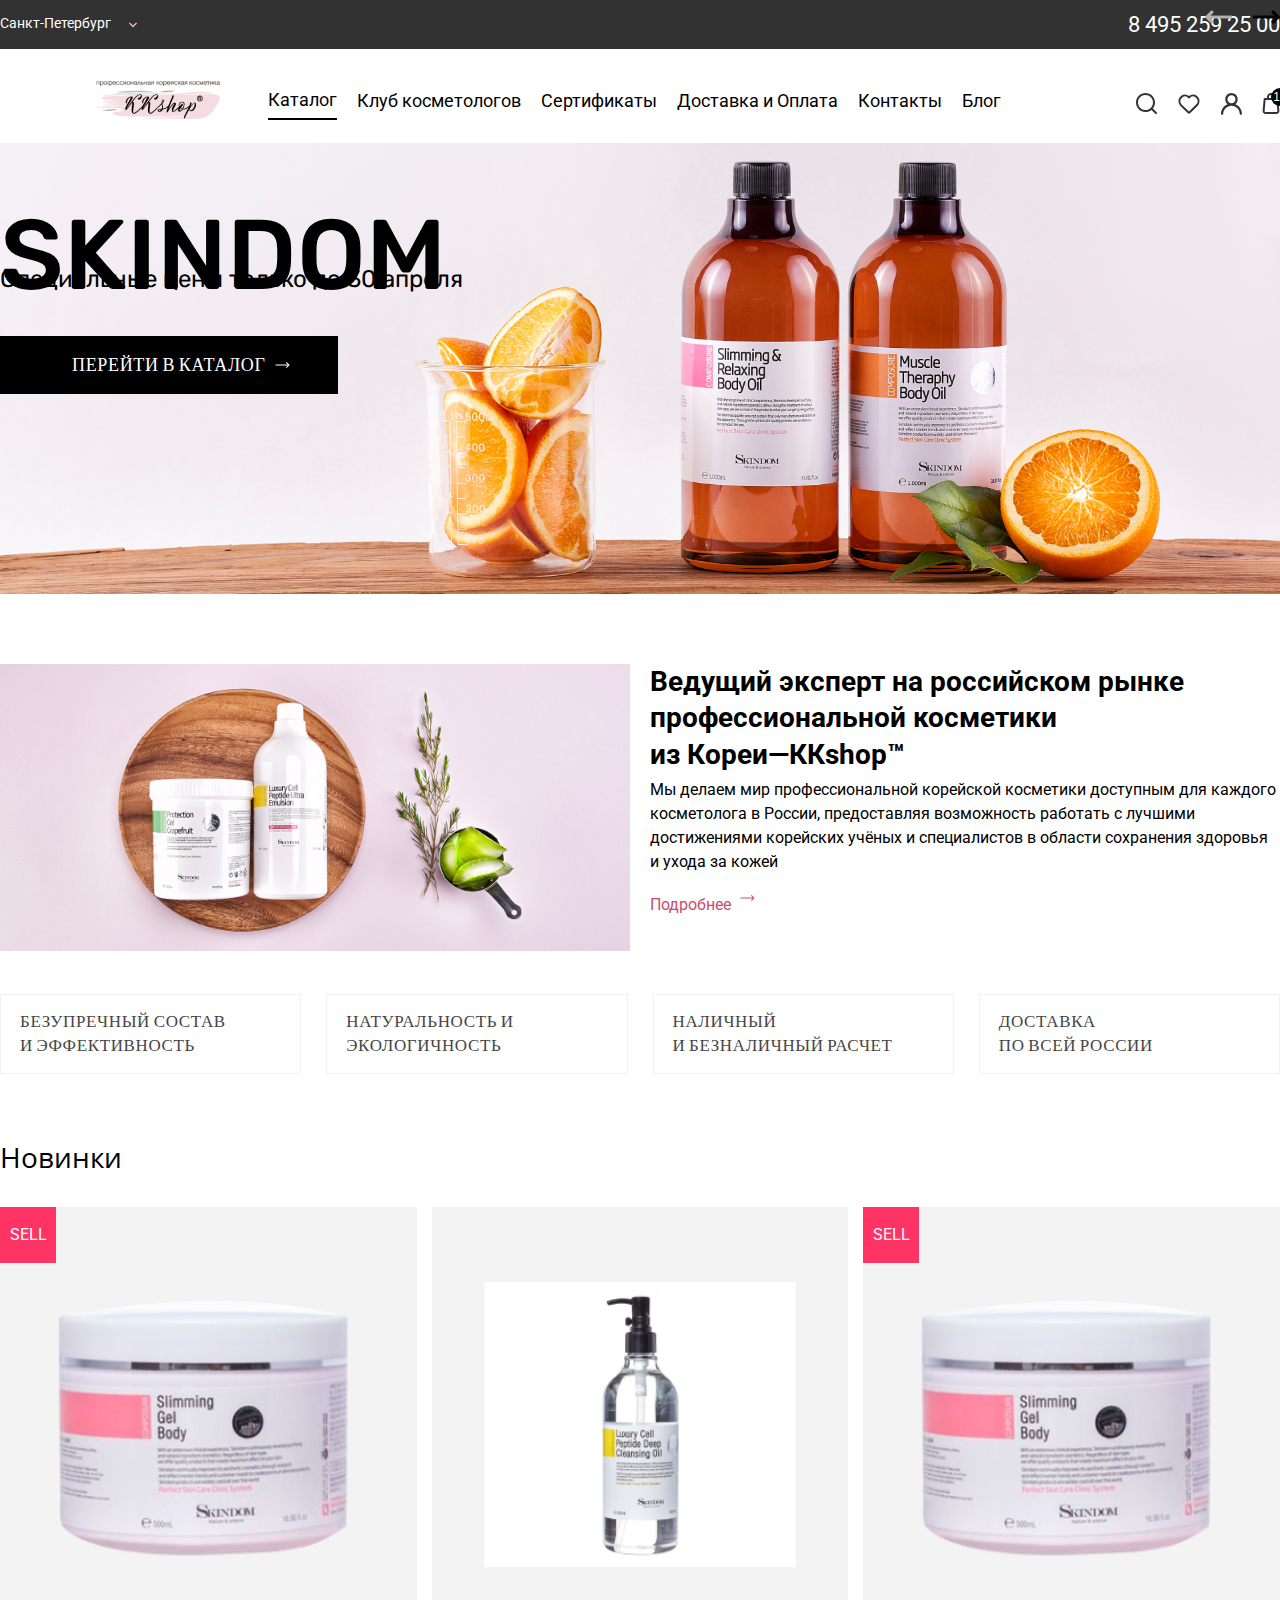
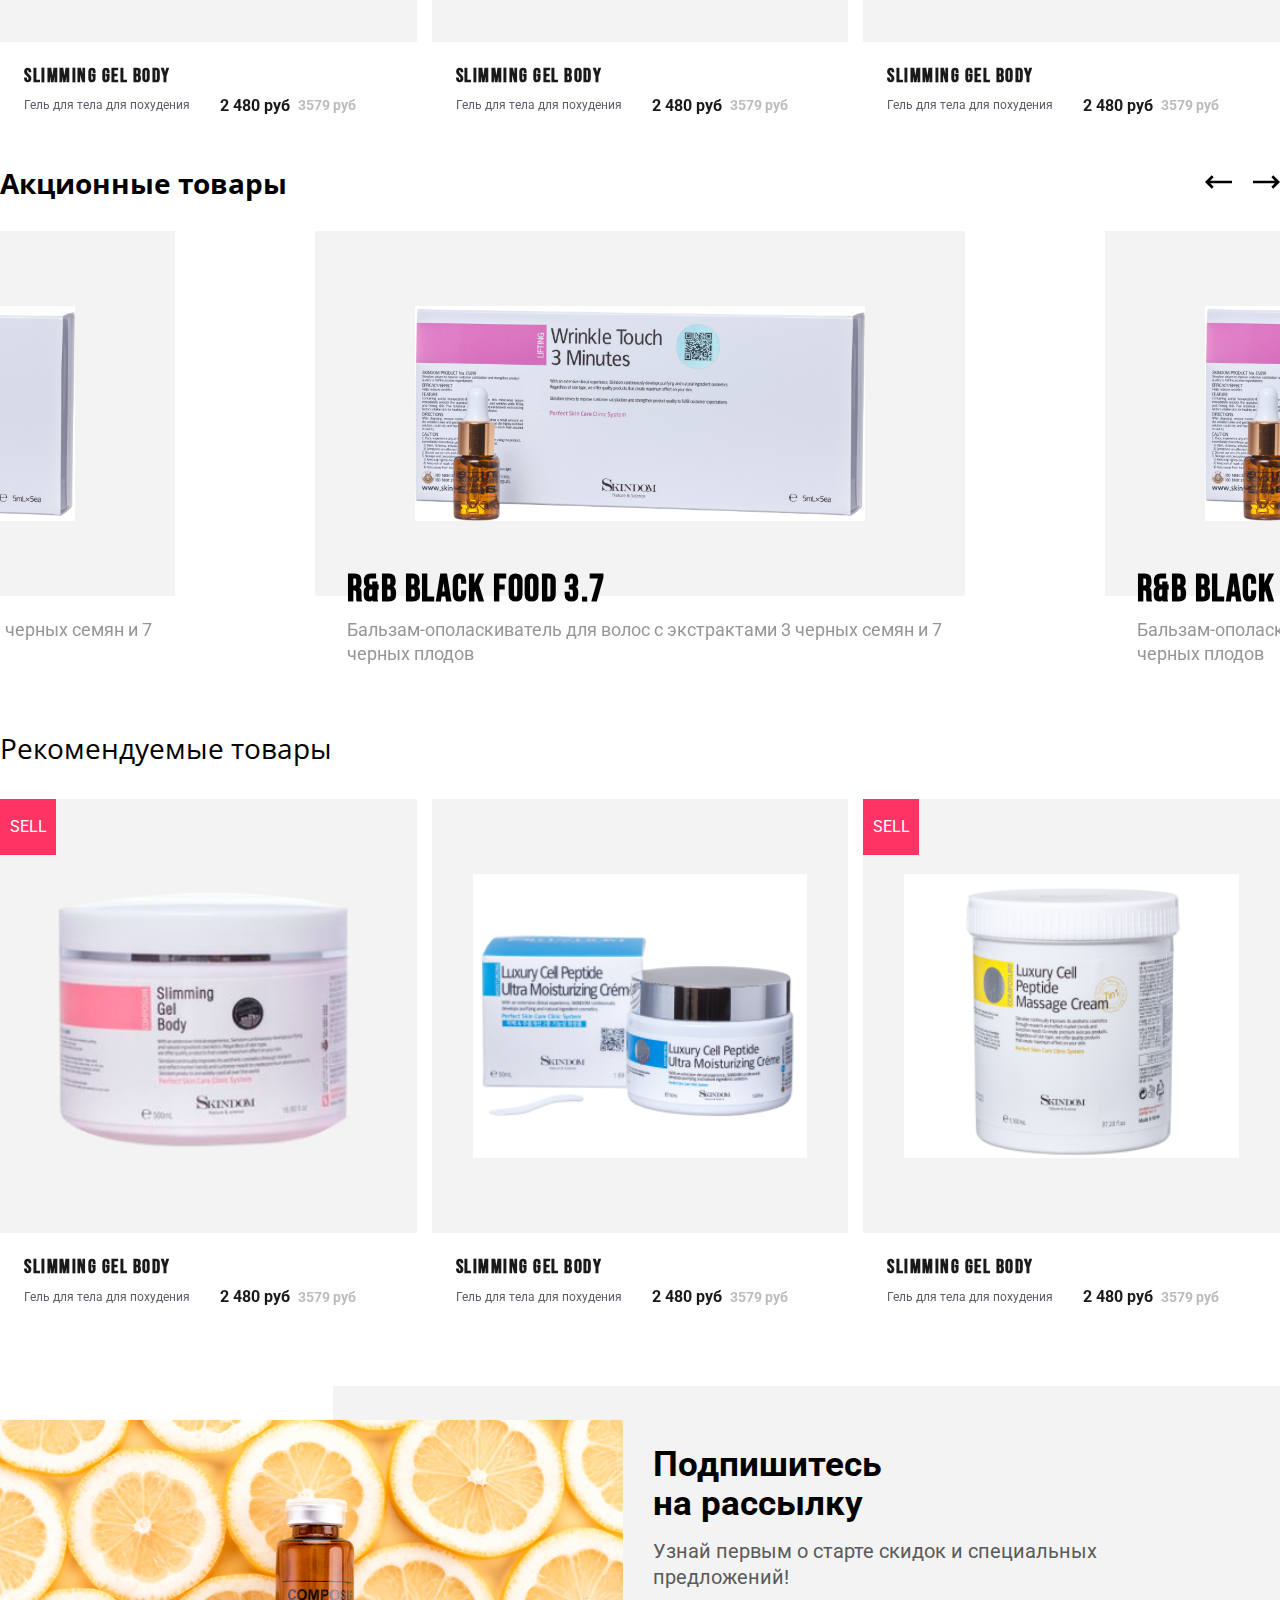
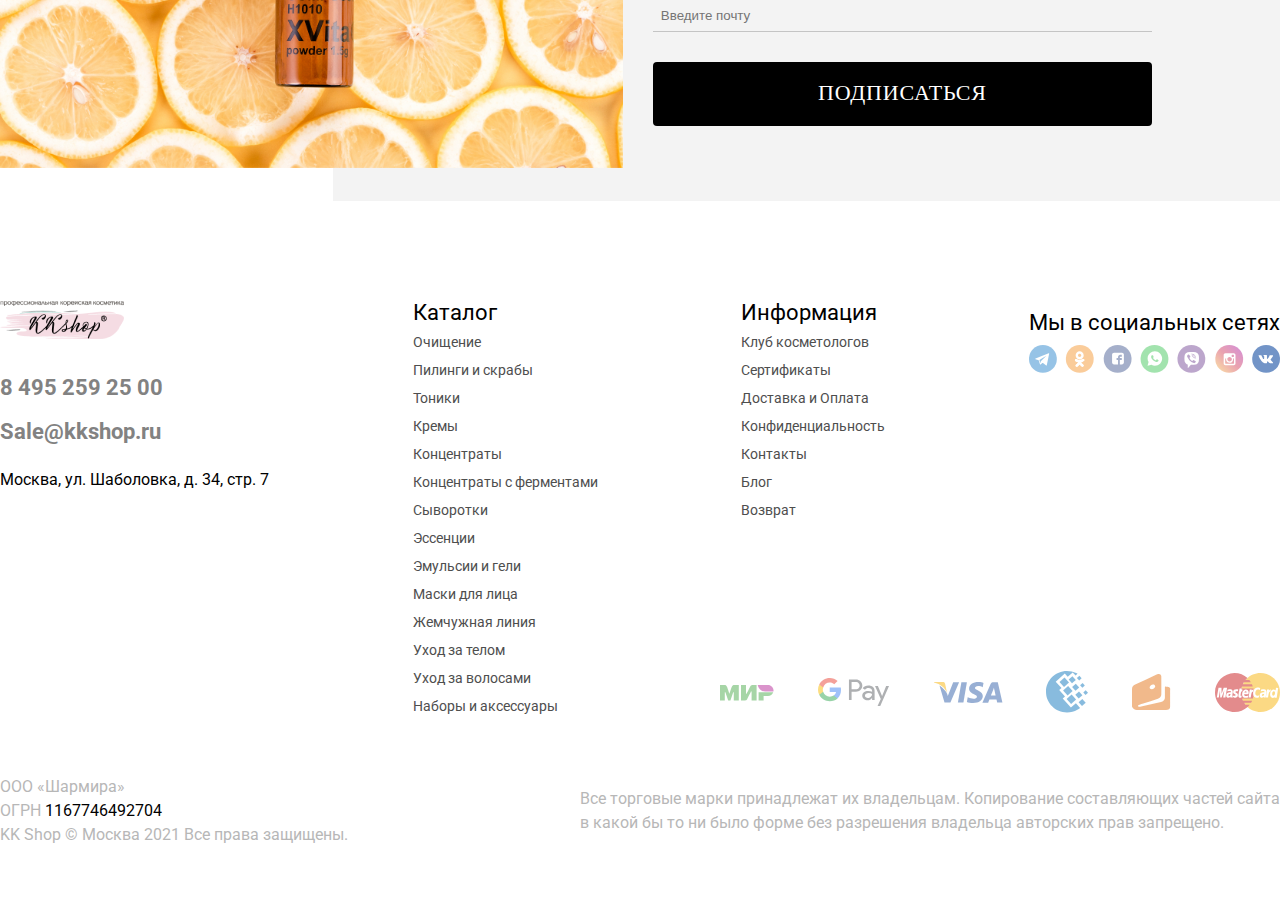
==== commit dfb7b58a: "6  commit" ====
--- a/index.html
+++ b/index.html
@@ -35,19 +35,32 @@
             <div class="header__bottom">
                 <div class="container">
                     <div class="header__bottom-inner">
+                        <div class="header__burger ">
+                            <span></span>
+                        </div>
                         <div class="header__bottom-left">
-                            <a href="#" class="header__logo">
+                            <a href="index.html" class="header__logo">
                                 <img src="assets/images/logo.png" alt="">
                             </a>
+
                             <nav class="nav">
                                 <ul>
                                     <li class="nav__item nav__item-catalog nav__item--active">
 
-                                        <p class="catalog-open">Каталог</p>
+                                        <p class="catalog-open">
+                                            <span>Каталог</span>
+                                            <button>
+                                                <img src="assets/images/arrow-menu.png" alt="">
+                                            </button>
+                                        </p>
                                         <div class="catalog-menu">
                                             <div class="container">
                                                 <div class="catalog-menu__inner">
                                                     <div class="catalog-menu__left">
+                                                        <div class="catalog-menu__back">
+                                                            <img src="assets/images/arrow-menu-back.png" alt="">
+                                                            <span>Назад</span>
+                                                        </div>
                                                         <ul class="catalog-menu__main">
                                                             <li class="catalog-menu__item"><span>Все товары</span>
                                                                 <button>
@@ -101,7 +114,7 @@
                                                                 <div class="catalog-submenu">
                                                                     <ul class="catalog-submenu__list">
                                                                         <li class="catalog-submenu__item">
-                                                                            <a href="">Кремовые маски</a>
+                                                                            <a href="">Кремовые маски2</a>
                                                                         </li>
                                                                         <li class="catalog-submenu__item">
                                                                             <a href="">Тканевые маски</a>
@@ -115,6 +128,27 @@
                                                                         <li class="catalog-submenu__item">
                                                                             <a href="">Гипсовые маски</a>
                                                                         </li>
+                                                                    </ul>
+                                                                    <div class="catalog-product">
+                                                                        <div class="catalog-product__item">
+                                                                            <div class="catalog-product__top">
+                                                                                <img src="assets/images/menu1.jpg" alt="">
+                                                                            </div>
+                                                                            <div class="catalog-product__bottom">
+                                                                                <h3 class="catalog-product__title">11Collagen Gypsum Pack</h3>
+                                                                                <p class="catalog-product__desc">Гипсовая маска для лица коллагеновая</p>
+                                                                            </div>
+                                                                        </div>
+                                                                        <div class="catalog-product__item">
+                                                                            <div class="catalog-product__top">
+                                                                                <img src="assets/images/menu2.jpg" alt="">
+                                                                            </div>
+                                                                            <div class="catalog-product__bottom">
+                                                                                <h3 class="catalog-product__title">11Hyaluronic Acid Essential Silk Mask</h3>
+                                                                                <p class="catalog-product__desc">Гипсовая маска для лица коллагеновая</p>
+                                                                            </div>
+                                                                        </div>
+                                                                    </div>
                                                                 </div>
                                                             </li>
                                                             <li class="catalog-menu__item"><span>Пилинги и скрабы</span>
@@ -689,20 +723,31 @@
                                                                     </div>
                                                                 </div>
                                                             </li>
-                                                            </ul>
+                                                        </ul>
                                                     </div>
 
                                                 </div>
                                             </div>
                                         </div>
                                     </li>
-                                    <li class="nav__item">Клуб косметологов</li>
-                                    <li class="nav__item">Сертификаты</li>
-                                    <li class="nav__item">Доставка и Оплата</li>
-                                    <li class="nav__item">Контакты</li>
-                                    <li class="nav__item">Блог</li>
-                                    </ul>
+                                    <li class="nav__item"><a href="club.html">Клуб косметологов</a></li>
+                                    <li class="nav__item"><a href="#">Сертификаты</a></li>
+                                    <li class="nav__item"><a href="delivery.html">Доставка и Оплата</a></li>
+                                    <li class="nav__item"><a href="contacts.html">Контакты</a></li>
+                                    <li class="nav__item"><a href="blog.html">Блог</a></li>
+                                    <li>
+                                        <div class="header__city header__city--mob">
+                                            <span>Санкт-Петербург</span>
+                                            <button>
+                                                <svg width="16" height="16" viewBox="0 0 16 16" fill="none" xmlns="http://www.w3.org/2000/svg">
+                                                    <path d="M7.99984 10.4753L12.0065 6.46866L11.0645 5.52533L7.99984 8.592L4.93583 5.52533L3.99316 6.468L7.99984 10.4753Z" fill="#F7B0C3"/>
+                                                </svg>
+                                            </button>
+                                        </div>
+                                    </li>
+                                </ul>
                             </nav>
+
                         </div>
                         <div class="header__bottom-right">
                             <button class="header__btn">
@@ -732,6 +777,7 @@
                                 </svg>
                                 <span>12</span>    
                             </button>
+
                         </div>
                     </div>
                 </div>
@@ -742,7 +788,7 @@
             <div class="container">
                 <div class="header__content-inner">
                     <h1 class="header__title">SKINDOM</h1>
-                    <p class="header__desc">Специальные цены только до 30 апреля</p>
+                    <p class="header__desc">Специальные цены только <br> до 30 апреля</p>
                     <button class="header__content-btn">Перейти в каталог</button>
                 </div>
             </div>
@@ -1434,7 +1480,7 @@
                         </div>
                     </div>
                 </div>
-                <button class="cart__btn">Оформить заказ</button>
+                <button class="cart__btn cart-buy-btn">Оформить заказ</button>
 
             </div>
 
@@ -1466,257 +1512,248 @@
         </div>
 
         <div class="order">
-            <div class="order__inner">
-                <div class="order__top">
-                    <button class="order__back">
-                        <img src="assets/images/long_left.png" alt="">
-                    </button>
-                    <a class="order__logo" href="">
-                        <img src="assets/images/logo.png" alt="">
-                    </a>
-                    <button class="order__close">
-                        <img src="assets/images/close.svg" alt="">
-                    </button>
-                </div>
-                <div class="order__sides">
-                    <div class="order__side-left">
-                        <div class="order__steps">
-                            <div class="order__step step step--active">
-                                <div class="step__show">
-                                    <div class="step__show-top">
-                                        <span class="step__num">1 / 3</span>
-                                        <span class="step__title step__title--active">Адрес и доставка</span>
-                                        <button class="step__btn"><img src="assets/images/order_down.svg" alt=""></button>
-                                    </div>
-                                    <p class="step__hint">Выбрать способ доставки</p>
-                                </div>
-                                <div class="step__hidden ">
-                                    <div class="step__item">
-                                        <div class="step__item-left">Населенный <br> пункт</div>
-                                        <div class="step__item-right">
-                                            <p>г. Красноярск <br> Красноярский край</p>
-                                            <button class="step__item-btn">Изменить город</button>
+            <div class="container">
+                <div class="order__inner">
+                    <div class="order__top">
+                        <button class="order__back">
+                            <img src="assets/images/long_left.png" alt="">
+                        </button>
+                        <a class="order__logo" href="">
+                            <img src="assets/images/logo.png" alt="">
+                        </a>
+                        <button class="order__close">
+                            <img src="assets/images/close.svg" alt="">
+                        </button>
+                    </div>
+                    <div class="order__sides">
+                        <div class="order__side-left">
+                            <div class="order__steps">
+                                <div class="order__step step step--active">
+                                    <div class="step__show">
+                                        <div class="step__show-top">
+                                            <span class="step__num">1 / 3</span>
+                                            <span class="step__title step__title--active">Адрес и доставка</span>
+                                            <button class="step__btn"><img src="assets/images/order_down.svg" alt=""></button>
                                         </div>
-                                    </div>
-                                    <div class="step__item">
-                                        <div class="step__item-left">Способ <br> доставки
+                                        <p class="step__hint">Выбрать способ доставки</p>
+                                    </div>
+                                    <div class="step__hidden ">
+                                        <div class="step__item">
+                                            <div class="step__item-left">Населенный <br> пункт</div>
+                                            <div class="step__item-right">
+                                                <p>г. Красноярск <br> Красноярский край</p>
+                                                <button class="step__item-btn change-city">Изменить город</button>
+                                            </div>
                                         </div>
-                                        <div class="step__item-right">
-                                            <div class="step__item-radios">
-                                                <div class="step__item-radio step__item-radio--active">
-                                                    <p>Курьер</p>
-                                                    <p>Служба доставки</p>
-                                                    <p>Бесплатно</p>
-                                                </div>
-                                                <div class="step__item-radio ">
-                                                    <p>Самовывоз</p>
-                                                    <p>Пункты выдачи</p>
-                                                    <p>Бесплатно</p>
+                                        <div class="step__item">
+                                            <div class="step__item-left">Способ <br> доставки
+                                            </div>
+                                            <div class="step__item-right">
+                                                <div class="step__item-radios">
+                                                    <div class="step__item-radio step__item-radio--active">
+                                                        <p>Курьер</p>
+                                                        <p>Служба доставки</p>
+                                                        <p>Бесплатно</p>
+                                                    </div>
+                                                    <div class="step__item-radio ">
+                                                        <p>Самовывоз</p>
+                                                        <p>Пункты выдачи</p>
+                                                        <p>Бесплатно</p>
+                                                    </div>
                                                 </div>
                                             </div>
                                         </div>
-                                    </div>
-                                    <div class="step__item">
-                                        <div class="step__item-left">Адрес</div>
-                                        <div class="step__item-right">
-                                            <p>г. Красноярск, ул. Республики, д. 33А, кв. 64</p>
-                                            <button class="step__item-btn">Изменить адрес</button>
+                                        <div class="step__item">
+                                            <div class="step__item-left">Адрес</div>
+                                            <div class="step__item-right">
+                                                <p>г. Красноярск, ул. Республики, д. 33А, кв. 64</p>
+                                                <button class="step__item-btn change-address">Изменить адрес</button>
+                                            </div>
                                         </div>
-                                    </div>
-                                    <div class="step__item">
-                                        <div class="step__item-left">Дата и время
+                                        <div class="step__item">
+                                            <div class="step__item-left">Дата и время
+                                            </div>
+                                            <div class="step__item-right">
+                                                <div class="step__item-radios">
+                                                    <div class="step__item-radio sm step__item-radio--active">
+                                                        <p>Пн</p>
+                                                        <p>19.04</p>
+                                                    </div>
+                                                    <div class="step__item-radio sm ">
+                                                        <p>Вт</p>
+                                                        <p>20.04</p>
+                                                    </div>
+                                                    <div class="step__item-radio sm ">
+                                                        <p>Ср</p>
+                                                        <p>21.04</p>
+                                                    </div>
+                                                    <div class="step__item-radio sm ">
+                                                        <p>Чт</p>
+                                                        <p>22.04</p>
+                                                    </div>
+                                                    <div class="step__item-radio sm ">
+                                                        <p>Пт</p>
+                                                        <p>23.04</p>
+                                                    </div>
+                                                </div>
+                                                <p class="step__sms">Как только ваш заказ будет передан курьеру, <br> вы получите SMS-сообщение.</p>
+                                                <select name="" id="" class="step__time">
+                                                    <!-- <option disabled>Выбрать</option> -->
+                                                    <option disabled value="10:00 - 18:00">10:00 - 18:00</option>
+                                                    <option value="13:00 - 16:00">13:00 - 16:00</option>
+                                                    <option value="09:00 - 12:00">09:00 - 12:00</option>
+                                                </select>
+
+                                            </div>
                                         </div>
-                                        <div class="step__item-right">
-                                            <div class="step__item-radios">
-                                                <div class="step__item-radio sm step__item-radio--active">
-                                                    <p>Пн</p>
-                                                    <p>19.04</p>
+                                    </div>
+                                </div>
+                                <div class="order__step step">
+                                    <div class="step__show">
+                                        <div class="step__show-top">
+                                            <span class="step__num">2 / 3</span>
+                                            <span class="step__title">Получатель</span>
+                                            <button class="step__btn"><img src="assets/images/order_down.svg" alt=""></button>
+                                        </div>
+                                    </div>
+                                    <div class="step__hidden ">
+                                        <div class="step__item">
+                                            <div class="step__item-left">Ваши данные</div>
+                                            <div class="step__item-right">
+                                                <p class="step__input-container">
+                                                    <input type="text" placeholder="Фамилия">
+                                                    <span class="input__error">введите свою фамилию</span>
+                                                </p>
+                                                <p class="step__input-container">
+                                                    <input type="text" placeholder="Имя">
+                                                    <span class="input__error">введите своё имя</span>
+                                                </p>
+                                                <p class="step__input-container">
+                                                    <input class="fname" type="text" placeholder="Отчество">
+                                                    <span class="input__error">введите своё отчество</span>
+                                                    <span class="input__hint">обязательно, при доставке почтой</span>
+                                                </p>
+                                            </div>
+                                        </div>
+                                        <div class="step__item">
+                                            <div class="step__item-left">Контакты
+                                            </div>
+                                            <div class="step__item-right">
+                                                <div class="step__input-container">
+                                                    <input type="tel" class="tel-input" placeholder="+ 7 (___) ___-__-__">
+                                                    <span class="input__error">введите свой телефон</span>
+
                                                 </div>
-                                                <div class="step__item-radio sm ">
-                                                    <p>Вт</p>
-                                                    <p>20.04</p>
+                                                <div class="step__input-container">
+                                                    <input type="text" placeholder="Ваша почта">
+                                                    <span class="input__error">введите свою почту</span>
+                                                    <span class="input__hint">Необходимо для отправки чека</span>
                                                 </div>
-                                                <div class="step__item-radio sm ">
-                                                    <p>Ср</p>
-                                                    <p>21.04</p>
-                                                </div>
-                                                <div class="step__item-radio sm ">
-                                                    <p>Чт</p>
-                                                    <p>22.04</p>
-                                                </div>
-                                                <div class="step__item-radio sm ">
-                                                    <p>Пт</p>
-                                                    <p>23.04</p>
+                                                <div class="step__input-container step__input--agree">
+                                                    <input type='checkbox' class='checkbox' id='order-agree'>
+                                                    <label for='order-agree'>Я даю согласие на обработку своих персональных данных в соответсвии с <a href="#">Политикой в отношении обработки персональных данных</a> и <a href="#">Пользовательским соглашением.</a></label>
                                                 </div>
                                             </div>
-                                            <p class="step__sms">Как только ваш заказ будет передан курьеру, <br> вы получите SMS-сообщение.</p>
-                                            <select name="" id="" class="step__time">
-                                                <!-- <option disabled>Выбрать</option> -->
-                                                <option disabled value="10:00 - 18:00">10:00 - 18:00</option>
-                                                <option value="13:00 - 16:00">13:00 - 16:00</option>
-                                                <option value="09:00 - 12:00">09:00 - 12:00</option>
-                                            </select>
-
                                         </div>
-                                    </div>
-                                </div>
-                            </div>
-                            <div class="order__step step">
-                                <div class="step__show">
-                                    <div class="step__show-top">
-                                        <span class="step__num">2 / 3</span>
-                                        <span class="step__title">Получатель</span>
-                                        <button class="step__btn"><img src="assets/images/order_down.svg" alt=""></button>
-                                    </div>
-                                </div>
-                                <div class="step__hidden ">
-                                    <div class="step__item">
-                                        <div class="step__item-left">Ваши данные</div>
-                                        <div class="step__item-right">
-                                            <p class="step__input-container">
-                                                <input type="text" placeholder="Фамилия">
-                                                <span class="input__error">введите свою фамилию</span>
-                                            </p>
-                                            <p class="step__input-container">
-                                                <input type="text" placeholder="Имя">
-                                                <span class="input__error">введите своё имя</span>
-                                            </p>
-                                            <p class="step__input-container">
-                                                <input class="fname" type="text" placeholder="Отчество">
-                                                <span class="input__error">введите своё отчество</span>
-                                                <span class="input__hint">обязательно, при доставке почтой</span>
-                                            </p>
+
+                                    </div>
+                                </div>
+                                <div class="order__step step">
+                                    <div class="step__show">
+                                        <div class="step__show-top">
+                                            <span class="step__num">3 / 3</span>
+                                            <span class="step__title">Оплата</span>
+                                            <button class="step__btn"><img src="assets/images/order_down.svg" alt=""></button>
                                         </div>
                                     </div>
-                                    <div class="step__item">
-                                        <div class="step__item-left">Контакты
-                                        </div>
-                                        <div class="step__item-right">
-                                            <div class="step__input-container">
-                                                <input type="tel">
-                                                <span class="input__error">введите свой телефон</span>
-                                                <select name="" id="" class="step__flags flag__select">
-                                                    <option disabled value="russia"></option>
-                                                    <option value="belarus">сь</option>
-                                                </select>
-                                            </div>
-                                            <div class="step__input-container">
-                                                <input type="text" placeholder="Ваша почта">
-                                                <span class="input__error">введите свою почту</span>
-                                                <span class="input__hint">Необходимо для отправки чека</span>
+                                    <div class="step__hidden">
+                                        <div class="step__item step__item--fend">
+                                            <div class="step__item-right ">
+                                                <p class="step__item-pay">бесконтактная доставка действует для всех заказов, оплаченных онлайн</p>
+                                                <div class="step__item-pay-methods">
+                                                    <div class="step__item-pay-method step__item-pay-method--active"><img src="assets/images/credit-card.svg" alt=""></div>
+                                                    <div class="step__item-pay-method"><img src="assets/images/googlePay.svg" alt=""></div>
+                                                    <div class="step__item-pay-method">при <br> получении</div>
+                                                </div>
+                                                <p class="step__item-pay-desc">Оплата курьеру банковской картой или наличными.</p>
+                                                <p class="step__item-pay-desc">Обратите внимание! Подарочные сертификаты и бонусы к оплате не принимаются.</p>
                                             </div>
                                         </div>
                                     </div>
-                                    <div class="step__item">
-                                        <div class="step__item-left">Адрес</div>
-                                        <div class="step__item-right">
-                                            <p>г. Красноярск, ул. Республики, д. 33А, кв. 64</p>
-                                            <button class="step__item-btn">Изменить адрес</button>
-                                        </div>
-                                    </div>
-                                    <div class="step__item">
-                                        <div class="step__item-left">Дата и время
-                                        </div>
-                                        <div class="step__item-right">
-                                            <div class="step__item-radios">
-                                                <div class="step__item-radio sm step__item-radio--active">
-                                                    <p>Пн</p>
-                                                    <p>19.04</p>
-                                                </div>
-                                                <div class="step__item-radio sm ">
-                                                    <p>Вт</p>
-                                                    <p>20.04</p>
-                                                </div>
-                                                <div class="step__item-radio sm ">
-                                                    <p>Ср</p>
-                                                    <p>21.04</p>
-                                                </div>
-                                                <div class="step__item-radio sm ">
-                                                    <p>Чт</p>
-                                                    <p>22.04</p>
-                                                </div>
-                                                <div class="step__item-radio sm ">
-                                                    <p>Пт</p>
-                                                    <p>23.04</p>
-                                                </div>
-                                            </div>
-                                            <p class="step__sms">Как только ваш заказ будет передан курьеру, <br> вы получите SMS-сообщение.</p>
-                                            <select name="" id="" class="step__time">
-                                                <!-- <option disabled>Выбрать</option> -->
-                                                <option disabled value="10:00 - 18:00">10:00 - 18:00</option>
-                                                <option value="13:00 - 16:00">13:00 - 16:00</option>
-                                                <option value="09:00 - 12:00">09:00 - 12:00</option>
-                                            </select>
-
-                                        </div>
-                                    </div>
-                                </div>
-                            </div>
-                            <div class="order__step step">
-                                <div class="step__show">
-                                    <div class="step__show-top">
-                                        <span class="step__num">3 / 3</span>
-                                        <span class="step__title">Оплата</span>
-                                        <button class="step__btn"><img src="assets/images/order_down.svg" alt=""></button>
-                                    </div>
-                                </div>
-                            </div>
-                            <button class="order__btn">Оформить заказ</button>
-                        </div>
-
-
-                    </div>
-                    <div class="order__side-right">
-                        <div class="buy">
-                            <div class="buy__top">
-                                <h3 class="buy__title">
-                                    Ваш заказ /
-                                    <span>1</span>
-                                    <span> шт.</span>
-                                </h3>
-                                <button class="buy__change">Изменить</button>
-                            </div>
-                            <div class="buy__img">
-                                <img src="assets/images/buy.jpg" alt="">
-                            </div>
-                            <div class="bonus">
-                                <div class="bonus__top">
-                                    <span>Доступно бонусов </span>
-                                    <span class="bonus__val">1567</span>
-                                </div>
-                                <form action="">
+                                </div>
+                                <button class="order__btn">Оформить заказ</button>
+                            </div>
+
+
+                        </div>
+                        <div class="order__side-right">
+                            <div class="buy">
+                                <div class="buy__top">
+                                    <h3 class="buy__title">
+                                        Ваш заказ /
+                                        <span>1</span>
+                                        <span> шт.</span>
+                                    </h3>
+                                    <button class="buy__change">Изменить</button>
+                                </div>
+                                <div class="buy__img">
+                                    <img src="assets/images/buy.jpg" alt="">
+                                </div>
+                                <div class="bonus">
+                                    <div class="bonus__top">
+                                        <span>Доступно бонусов </span>
+                                        <span class="bonus__val">1567</span>
+                                    </div>
+                                    <form action="">
+                                        <p>
+                                            <input type="text" placeholder="Введите сумму">
+                                            <span>
+                                                <img src="assets/images/bonus-icon.svg" alt="">
+                                            </span>
+                                        </p>
+                                        <p>
+                                            <input type="text" placeholder="Введите промокод">
+                                            <span>
+                                                <img src="assets/images/bonus-icon.svg" alt="">
+                                            </span>
+                                        </p>
+                                    </form>
+                                </div>
+                                <div class="buy__bottom">
                                     <p>
-                                        <input type="text" placeholder="Введите сумму">
-                                        <span>
-                                            <img src="assets/images/bonus-icon.svg" alt="">
-                                        </span>
+                                        <span class="buy__bottom-title">Сумма заказа</span>
+                                        <span class="buy__bottom-value">2600 руб</span>
                                     </p>
                                     <p>
-                                        <input type="text" placeholder="Введите промокод">
-                                        <span>
-                                            <img src="assets/images/bonus-icon.svg" alt="">
-                                        </span>
+                                        <span class="buy__bottom-title">Доставка</span>
+                                        <span class="buy__bottom-value">Не выбрано</span>
                                     </p>
-                                </form>
-                            </div>
-                            <div class="buy__bottom">
-                                <p>
-                                    <span class="buy__bottom-title">Сумма заказа</span>
-                                    <span class="buy__bottom-value">2600 руб</span>
-                                </p>
-                                <p>
-                                    <span class="buy__bottom-title">Доставка</span>
-                                    <span class="buy__bottom-value">Не выбрано</span>
-                                </p>
-                            </div>
-                            <div class="buy__total">
-                                <p>Итого</p>
-                                <p>2600 руб</p>
+                                </div>
+                                <div class="buy__total">
+                                    <p>Итого</p>
+                                    <p>2600 руб</p>
+                                </div>
                             </div>
                         </div>
                     </div>
                 </div>
+
             </div>
+        </div>
+
+        <div class="address">
+            <button class="address__close"><img src="assets/images/close.svg" alt=""></button>
+            <h2 class="address__title">новый адрес</h2>
+            <p class="address__city">г. Красноярск <br>Красноярский край </p>
+            <form action="">
+                <p class="address__input-container">
+                    <input type="text" placeholder="Улица и дом">
+                </p>
+                <p class="address__input-container">
+                    <input type="text" placeholder="Квартира">
+                </p>
+                <button class="address__btn">Применить</button>
+            </form>
         </div>
 
     </div>
--- a/assets/css/style.css
+++ b/assets/css/style.css
@@ -1,3 +1,4 @@
+@charset "UTF-8";
 @import url("https://fonts.googleapis.com/css2?family=Roboto:wght@400;500;700&display=swap");
 @import url("https://fonts.googleapis.com/css2?family=Rubik:wght@400;500&display=swap");
 @import url("https://fonts.googleapis.com/css2?family=Bebas+Neue&display=swap");
@@ -63,6 +64,7 @@
   -webkit-align-items: center;
   -ms-flex-align: center;
   justify-content: center;
+  background-color: inherit;
 }
 
 ul,
@@ -76,7 +78,17 @@
   max-width: 1920px;
   margin: 0 auto;
 }
-
+.wrapper.disable {
+  overflow-y: hidden;
+}
+
+@media (min-width: 1500px) {
+  .container {
+    max-width: 1480px;
+    margin: 0 auto;
+    padding: 0 7px;
+  }
+}
 @media (min-width: 1700px) {
   .container {
     max-width: 1680px;
@@ -117,6 +129,9 @@
 .header__city:hover {
   opacity: 0.7;
   cursor: pointer;
+}
+.header__city--mob {
+  display: none;
 }
 .header__phone {
   font-size: 22px;
@@ -216,7 +231,8 @@
 .header__content {
   padding: 120px 0 330px;
   background-image: url(../images/header-bg.jpg);
-  background-size: cover;
+  background-size: 100% 100%;
+  background-repeat: no-repeat;
 }
 .header__title {
   font-family: Rubik;
@@ -228,6 +244,9 @@
   font-family: Rubik;
   font-weight: normal;
   font-size: 24px;
+}
+.header__desc br {
+  display: none;
 }
 .header__content-btn {
   padding: 0 72px;
@@ -263,7 +282,7 @@
   position: fixed;
   width: 100%;
   height: 100%;
-  z-index: 4;
+  z-index: 5;
   display: none;
   top: 0;
   left: 0;
@@ -280,6 +299,9 @@
   bottom: 22px;
   left: 50%;
   transform: translate(-50%, 100%);
+}
+.catalog-menu__back {
+  display: none;
 }
 .catalog-menu::after {
   content: "";
@@ -399,16 +421,34 @@
   font-size: 16px;
 }
 
+.catalog-open button {
+  display: none;
+}
+
 .city {
   display: none;
   width: 861px;
   position: fixed;
-  min-height: 100vh;
+  height: 99vh;
   top: 0;
   right: 0;
   background-color: #fff;
   padding: 80px 104px;
-  z-index: 5;
+  z-index: 6;
+  overflow-y: scroll;
+}
+.city::-webkit-scrollbar {
+  width: 12px;
+  background: #ECECEC;
+}
+.city::-webkit-scrollbar-track {
+  background: #ECECEC;
+  width: 8px;
+  height: 118px;
+}
+.city::-webkit-scrollbar-thumb {
+  background: #5C5C66;
+  border-radius: 4px;
 }
 .city__close {
   position: absolute;
@@ -508,16 +548,90 @@
   transform: rotate(180deg);
 }
 
+.address {
+  position: fixed;
+  right: 0;
+  top: 0;
+  background-color: #fff;
+  width: 668px;
+  height: 100vh;
+  z-index: 6;
+  width: 668px;
+  padding: 152px 80px;
+  display: none;
+}
+.address__close {
+  position: absolute;
+  width: 19px;
+  height: 19px;
+  background-color: inherit;
+  top: 40px;
+  right: 40px;
+}
+.address__title {
+  font-weight: bold;
+  font-size: 48px;
+  line-height: 150%;
+  margin-bottom: 16px;
+}
+.address form {
+  margin-top: 30px;
+}
+.address form input {
+  width: 371px;
+  margin-bottom: 20px;
+  padding: 8px 0;
+  border: none;
+  font-size: 16px;
+  line-height: 150%;
+  border-bottom: 1px solid #CACACA;
+}
+.address form input::placeholder {
+  color: #828282;
+  font-size: 16px;
+  line-height: 150%;
+}
+.address__btn {
+  margin-top: 30px;
+  font-family: "Bebas Neue";
+  font-style: normal;
+  font-weight: normal;
+  font-size: 16px;
+  line-height: 200%;
+  width: 100%;
+  height: 53px;
+  background: #000;
+  letter-spacing: 0.0375em;
+  color: #FFFFFF;
+}
+.address__btn:hover {
+  opacity: 0.8;
+}
+
 .cart {
   display: none;
   width: 861px;
   position: fixed;
-  min-height: 100vh;
+  height: 99vh;
   top: 0;
   right: 0;
   background-color: #fff;
   padding: 67px 104px;
-  z-index: 5;
+  z-index: 6;
+  overflow-y: scroll;
+}
+.cart::-webkit-scrollbar {
+  width: 12px;
+  background: #ECECEC;
+}
+.cart::-webkit-scrollbar-track {
+  background: #ECECEC;
+  width: 8px;
+  height: 118px;
+}
+.cart::-webkit-scrollbar-thumb {
+  background: #5C5C66;
+  border-radius: 4px;
 }
 .cart__close {
   position: absolute;
@@ -752,8 +866,8 @@
 }
 .cart .cart-empty {
   padding-top: 280px;
-  padding-left: 95px;
-  padding-right: 95px;
+  padding-left: 85px;
+  padding-right: 85px;
   display: none;
 }
 .cart__subtitle {
@@ -820,6 +934,7 @@
 }
 
 .order {
+  display: none;
   width: 100%;
   position: fixed;
   top: 0;
@@ -828,7 +943,7 @@
   overflow-y: scroll;
   background-color: #fff;
   padding-top: 30px;
-  z-index: 5;
+  z-index: 4;
 }
 .order__inner {
   width: 1260px;
@@ -878,16 +993,19 @@
   letter-spacing: 0.0375em;
   color: #FFFFFF;
   background: #000;
-  width: 350px;
+  width: 371px;
   height: 53px;
   text-transform: uppercase;
   display: block;
   margin-left: auto;
-  margin-top: 90px;
+  margin-top: 40px;
 }
 
 .step {
   margin-bottom: 56px;
+}
+.step:nth-child(3) {
+  margin-bottom: 0;
 }
 .step.step--active {
   margin-bottom: 20px;
@@ -924,6 +1042,9 @@
   background-color: inherit;
   margin-left: auto;
   margin-right: 0;
+}
+.step__btn--active img {
+  transform: rotate(180deg);
 }
 .step__hint {
   margin-left: auto;
@@ -936,6 +1057,7 @@
 }
 .step__hidden {
   margin-top: 100px;
+  display: none;
 }
 .step__item {
   display: flex;
@@ -1003,7 +1125,7 @@
   font-size: 16px;
 }
 .step__item-radio:hover {
-  border: 2px solid #000000;
+  border: 1px solid #000000;
   cursor: pointer;
 }
 .step__item-radio.sm {
@@ -1011,7 +1133,7 @@
   width: 20%;
 }
 .step__item-radio--active {
-  border: 2px solid #000000;
+  border: 1px solid #000000;
   pointer-events: none;
 }
 .step__time {
@@ -1114,82 +1236,93 @@
   display: block;
   margin-top: 5px;
 }
-.step .flag__select {
-  display: block;
-  width: 55px;
+.step .checkbox {
+  position: absolute;
+  z-index: -1;
+  opacity: 0;
+  margin: 10px 0 0 20px;
+}
+.step .checkbox + label {
   position: relative;
-  margin-top: 20px;
-}
-.step .flag__select .new-select {
+  padding: 0 0 0 38px;
+  cursor: pointer;
+}
+.step .checkbox + label:after {
+  content: '';
+  position: absolute;
+  top: 8px;
+  left: 0px;
+  width: 20px;
+  height: 20px;
+  background-color: #fff;
+  border: 1px solid #CACACA;
+  transition: .2s;
+}
+.step .checkbox:checked + label:after {
+  background: #000;
+}
+.step__input--agree {
+  font-size: 12px;
+  line-height: 150%;
+  display: flex;
+  display: -webkit-box;
+  display: -webkit-flex;
+  display: -ms-flexbox;
+}
+.step__input--agree a {
+  color: #D785A1;
+}
+.step__item--fend {
+  justify-content: flex-end;
+  margin-bottom: 0;
+}
+.step__item--fend .step__item-right {
   position: relative;
-  padding: 5px 0;
+}
+.step__item--fend .step__item-right p {
+  font-size: 14px;
+}
+.step__item-pay {
+  position: absolute;
+  top: -60px;
+}
+.step__item-pay-methods {
+  display: flex;
+  display: -webkit-box;
+  display: -webkit-flex;
+  display: -ms-flexbox;
+}
+.step__item-pay-method {
+  width: calc( 100% / 3);
+  border: 1px solid #CACACA;
+  height: 59px;
+  display: flex;
+  display: -webkit-box;
+  display: -webkit-flex;
+  display: -ms-flexbox;
+  align-items: center;
+  -webkit-box-align: center;
+  -webkit-align-items: center;
+  -ms-flex-align: center;
+  justify-content: center;
+  font-size: 12px;
+  line-height: 120%;
+  transition: .4s;
+}
+.step__item-pay-method:hover {
+  border: 1px solid #000000;
   cursor: pointer;
-  user-select: none;
-  font-size: 0px;
-  line-height: 150%;
-}
-.step .flag__select .new-select__list {
-  padding: 5px 8px;
-  position: absolute;
-  top: 45px;
-  left: 0;
-  border: 1px solid #F3F3F3;
-  cursor: pointer;
-  width: 100%;
-  z-index: 2;
-  background: #fff;
-  user-select: none;
+}
+.step__item-pay-method--active {
+  border: 1px solid #000000;
+  pointer-events: none;
+}
+.step__item-pay-desc {
+  margin-top: 8px;
   font-size: 14px;
   line-height: 150%;
-  color: #828282;
-}
-.step .flag__select .new-select__list.on {
-  display: block;
-}
-.step .flag__select .new-select__item span {
-  display: block;
-}
-.step .flag__select .new-select__item {
-  background-size: 28px 20px;
-  background-repeat: no-repeat;
-  border-bottom: 1px solid #F3F3F3;
-}
-.step .flag__select .new-select__item:last-child {
-  border: none;
-}
-.step .flag__select .new-select__item:hover {
-  color: #D785A1;
-}
-.step .flag__select .new-select__item[data-value=belarus] {
-  font-size: 0;
-  background-image: url(../images/by.svg);
-}
-.step .flag__select .new-select__item[data-value=russia] {
-  font-size: 0;
-  background-image: url(../images/flag.png);
-}
-.step .flag__select .new-select:after {
-  content: '';
-  display: block;
-  width: 16px;
-  height: 16px;
-  position: absolute;
-  right: 0px;
-  top: 9px;
-  background: url(../images/order_down.svg) no-repeat right center/cover;
-  -webkit-transition: all .27s ease-in-out;
-  -o-transition: all .27s ease-in-out;
-  transition: all .27s ease-in-out;
-  -webkit-transform: rotate(0deg);
-  -ms-transform: rotate(0deg);
-  -o-transform: rotate(0deg);
-  transform: rotate(0deg);
-}
-.step .flag__select .new-select.on:after {
-  -webkit-transform: rotate(180deg);
-  -ms-transform: rotate(180deg);
-  -o-transform: rotate(180deg);
-  transform: rotate(180deg);
+  /* identical to box height, or 21px */
+  color: #515151;
 }
 
 .buy {
@@ -1430,6 +1563,9 @@
   -ms-flex-align: center;
   position: relative;
 }
+.card__top img {
+  width: 100%;
+}
 .card__title {
   font-family: "Bebas Neue";
   font-weight: bold;
@@ -1550,7 +1686,7 @@
 .sale__title {
   font-size: 28px;
   line-height: 130%;
-  padding-left: 210px;
+  font-family: "Open Sans";
   margin-bottom: 30px;
 }
 .sale .swiper-slide {
@@ -1792,6 +1928,18 @@
 .product-detail__img {
   padding: 36px 206px;
   background: #F3F3F3;
+  display: flex;
+  display: -webkit-box;
+  display: -webkit-flex;
+  display: -ms-flexbox;
+  align-items: center;
+  -webkit-box-align: center;
+  -webkit-align-items: center;
+  -ms-flex-align: center;
+  justify-content: center;
+}
+.product-detail__img img {
+  width: 100%;
 }
 .product-detail__info {
   width: calc(100% - 800px);
@@ -2062,6 +2210,7 @@
   color: #AFAFAF;
   width: 151px;
   margin-right: 56px;
+  flex-shrink: 0;
 }
 .product-info .tabs__list {
   display: flex;
@@ -2151,6 +2300,9 @@
   padding: 59px 0;
   background: #F3F3F3;
 }
+.catalog__single-top img {
+  width: 100%;
+}
 .catalog__card {
   width: calc(50% - 19px);
   margin-bottom: 88px;
@@ -2170,6 +2322,9 @@
   -webkit-box-align: center;
   -webkit-align-items: center;
   -ms-flex-align: center;
+}
+.catalog__card-top img {
+  width: 100%;
 }
 .catalog__card-title {
   font-family: "Bebas Neue";
@@ -2373,9 +2528,9 @@
 }
 .profile__title {
   font-weight: bold;
-  font-size: 107px;
+  font-size: 80px;
   line-height: 200%;
-  margin-top: -55px;
+  margin-top: -20px;
 }
 .profile__desc {
   font-weight: 500;
@@ -2536,6 +2691,9 @@
   flex-shrink: 0;
   margin-right: 20px;
 }
+.favorite__img img {
+  width: 100%;
+}
 .favorite__info {
   position: relative;
   height: 126px;
@@ -2619,7 +2777,7 @@
   background-size: contain;
   background-repeat: no-repeat;
   flex-shrink: 0;
-  margin-right: 84px;
+  margin-right: 70px;
   position: relative;
 }
 .club__img-bottom {
@@ -2656,12 +2814,9 @@
 .club__img-btn:hover {
   opacity: 0.8;
 }
-.club__info {
-  width: 735px;
-}
 .club__info-title {
   font-weight: bold;
-  font-size: 80px;
+  font-size: 70px;
   line-height: 200%;
   margin-top: -40px;
 }
@@ -2819,11 +2974,13 @@
   margin-top: 74px;
 }
 .delivery__info-img {
-  width: 917px;
-  flex-shrink: 0;
+  width: 60%;
+}
+.delivery__info-img img {
+  width: 100%;
 }
 .delivery__info-left {
-  width: calc(100% - 967px);
+  width: calc(40% - 40px);
   position: relative;
 }
 .delivery__info-title {
@@ -2907,6 +3064,7 @@
   text-align: center;
   letter-spacing: 0.0375em;
   padding: 9px 102px;
+  background: #F3F3F3;
 }
 .delivery-rule .tabs__item:hover {
   background-color: #000;
@@ -3019,9 +3177,1629 @@
   margin-top: 8px;
   height: 66px;
   line-height: 150%;
+  -webkit-line-clamp: 2;
+  /* Число отображаемых строк */
+  display: -webkit-box;
+  /* Включаем флексбоксы */
+  -webkit-box-orient: vertical;
+  /* Вертикальная ориентация */
+  overflow: hidden;
+  /* Обрезаем всё за пределами блока */
 }
 .blog-card__desc {
   margin-top: 4px;
   color: #636363;
   line-height: 150%;
-}
+  -webkit-line-clamp: 3;
+  /* Число отображаемых строк */
+  display: -webkit-box;
+  /* Включаем флексбоксы */
+  -webkit-box-orient: vertical;
+  /* Вертикальная ориентация */
+  overflow: hidden;
+}
+
+@media (max-width: 1700px) {
+  .header__content {
+    padding-bottom: 260px;
+  }
+
+  .catalog-menu .catalog-submenu {
+    width: 1200px;
+  }
+
+  .delivery__info-img {
+    width: 55%;
+  }
+  .delivery__info-left {
+    width: calc(45% - 40px);
+  }
+}
+@media (max-width: 1500px) {
+  .catalog-menu .catalog-submenu {
+    width: 1000px;
+  }
+
+  .catalog-menu .catalog-product {
+    right: 100px;
+  }
+
+  .club__img {
+    margin-right: 40px;
+  }
+  .club__info-title {
+    font-size: 65px;
+  }
+
+  .delivery__info-title {
+    font-size: 28px;
+  }
+  .delivery__price {
+    margin-top: 15px;
+  }
+  .delivery__add {
+    margin-top: 15px;
+  }
+  .delivery__btn {
+    margin-top: 20px;
+  }
+  .delivery__step {
+    padding: 0 25px;
+  }
+  .delivery__title {
+    font-size: 65px;
+  }
+
+  .delivery-rule__title {
+    font-size: 28px;
+  }
+
+  .delivery-rule {
+    margin-top: 60px;
+  }
+
+  .contacts__item {
+    padding: 20px;
+    font-size: 15px;
+  }
+
+  .contacts .map {
+    width: calc(100% - 523px);
+    height: 880px;
+  }
+
+  .contacts__list {
+    width: 523px;
+    height: 880px;
+  }
+
+  .contacts__title {
+    font-size: 63px;
+  }
+
+  .blog__title {
+    font-size: 63px;
+  }
+
+  .blog__item:nth-child(3n-2),
+  .blog__item:nth-child(3n-1) {
+    margin-right: 16px;
+  }
+
+  .blog__item {
+    width: calc(33.33% - 24px);
+    margin-bottom: 60px;
+  }
+
+  .profile__title {
+    font-size: 63px;
+    margin-top: 0;
+  }
+  .profile .favorite {
+    padding-top: 20px;
+  }
+
+  .catalog__group {
+    width: calc(100% - 520px);
+  }
+  .catalog__single {
+    width: 500px;
+  }
+  .catalog__single-top {
+    padding: 20px;
+  }
+  .catalog__card-top {
+    padding: 20px;
+  }
+  .catalog__card:nth-child(odd) {
+    margin-right: 10px;
+  }
+  .catalog__card {
+    width: calc(50% - 5px);
+    margin-bottom: 40px;
+  }
+  .catalog__single-desc {
+    margin-top: 0;
+  }
+  .catalog__single-desc br {
+    display: none;
+  }
+
+  .product-detail__img {
+    padding: 36px 100px;
+  }
+  .product-detail__info {
+    width: calc(100% - 570px);
+  }
+}
+@media (max-width: 1400px) {
+  .header__content {
+    padding-bottom: 200px;
+    padding-top: 100px;
+  }
+  .header .nav__item {
+    margin-right: 20px;
+  }
+
+  .catalog-menu .catalog-submenu {
+    width: 900px;
+  }
+
+  .catalog-menu .catalog-product {
+    right: 100px;
+  }
+
+  .about__img {
+    width: calc(50% - 10px);
+  }
+  .about__info {
+    width: calc(50% - 10px);
+  }
+  .about__title {
+    font-size: 28px;
+  }
+  .about__desc {
+    margin-top: 5px;
+  }
+  .about__link {
+    margin-top: 12px;
+  }
+  .about__items {
+    padding: 15px 19px;
+    font-size: 17px;
+  }
+
+  .sale .swiper-slide {
+    width: 650px;
+  }
+
+  .subscribe__form {
+    padding-top: 60px;
+    padding-bottom: 75px;
+    padding-right: 10%;
+  }
+  .subscribe__title {
+    font-size: 35px;
+  }
+  .subscribe__desc {
+    font-size: 20px;
+  }
+
+  .card2__title {
+    font-size: 38px;
+  }
+
+  .footer__pay {
+    width: 560px;
+  }
+
+  .club__img {
+    width: 550px;
+    height: 580px;
+  }
+  .club__info-title {
+    font-size: 55px;
+    line-height: 150%;
+  }
+  .club__info-subtitle {
+    margin-bottom: 10px;
+    font-size: 20px;
+  }
+  .club__info-desc {
+    margin-bottom: 10px;
+    font-size: 15px;
+  }
+  .club__location-address {
+    margin-bottom: 15px;
+  }
+  .club__location-address, .club__location-doc {
+    font-size: 15px;
+  }
+  .club__step {
+    margin-bottom: 20px;
+    font-size: 15px;
+  }
+
+  .delivery__info-img {
+    width: 50%;
+  }
+  .delivery__info-left {
+    width: calc(50% - 20px);
+  }
+  .delivery__info-title {
+    font-size: 27px;
+  }
+  .delivery__title {
+    font-size: 55px;
+  }
+  .delivery__step {
+    padding: 0 10px;
+  }
+  .delivery__step-title {
+    font-size: 16px;
+  }
+  .delivery__step-desc {
+    font-size: 14px;
+  }
+
+  .delivery-rule__title {
+    font-size: 27px;
+  }
+
+  .delivery-rule {
+    margin-top: 50px;
+  }
+
+  .contacts .map {
+    width: calc(100% - 523px);
+    height: 680px;
+  }
+
+  .contacts__list {
+    width: 523px;
+    height: 680px;
+  }
+
+  .contacts__title {
+    font-size: 55px;
+  }
+
+  .blog-card__date {
+    width: 80px;
+    height: 60px;
+    top: 10px;
+    right: 13px;
+  }
+
+  .blog-card__day {
+    font-size: 30px;
+  }
+
+  .blog-card__month {
+    font-size: 12px;
+    margin-top: -22px;
+  }
+
+  .blog__title {
+    font-size: 55px;
+  }
+
+  .profile__title {
+    font-size: 55px;
+  }
+  .profile .favorite {
+    padding-top: 30px;
+  }
+  .profile .aside {
+    margin-right: 100px;
+  }
+  .profile .aside__menu {
+    font-size: 22px;
+  }
+
+  .product-detail__title {
+    font-size: 40px;
+  }
+  .product-detail__img {
+    padding: 36px 100px;
+    width: 400px;
+    height: 400px;
+  }
+  .product-detail__info {
+    width: calc(100% - 430px);
+  }
+
+  .order {
+    overflow-x: hidden;
+  }
+  .order__inner {
+    width: 100%;
+  }
+  .order__sides {
+    padding-right: 0;
+  }
+}
+@media (max-width: 1200px) {
+  .header__content {
+    padding-bottom: 180px;
+    padding-top: 80px;
+  }
+  .header .nav__item {
+    margin-right: 15px;
+    font-size: 16px;
+  }
+  .header__logo {
+    margin-right: 15px;
+  }
+  .header__btn {
+    margin-left: 10px;
+  }
+  .header__title {
+    font-size: 75px;
+  }
+  .header__desc {
+    font-size: 18px;
+  }
+  .header__content-btn {
+    padding: 0px 50px;
+    background-position: 248px center;
+    margin-top: 25px;
+  }
+
+  .catalog-menu .catalog-submenu {
+    width: 690px;
+    padding-left: 20px;
+  }
+
+  .catalog-menu__main {
+    width: 255px;
+  }
+
+  .catalog-menu .catalog-product__item {
+    margin-left: 15px;
+  }
+
+  .catalog-menu .catalog-product {
+    right: 0px;
+  }
+
+  .about__title {
+    font-size: 24px;
+  }
+  .about__desc {
+    font-size: 14px;
+  }
+  .about__link {
+    font-size: 14px;
+  }
+  .about__img img {
+    height: 100%;
+  }
+  .about__items {
+    width: calc(25% - 10px);
+    font-size: 15px;
+    padding: 13px;
+  }
+
+  .card__title {
+    margin-left: 0;
+  }
+  .card__bottom {
+    margin-left: 0;
+  }
+  .card__price {
+    font-size: 14px;
+  }
+  .card__desc {
+    font-size: 10px;
+  }
+
+  .footer {
+    font-size: 14px;
+  }
+  .footer__bottom {
+    font-size: 13px;
+  }
+  .footer__address {
+    font-size: 14px;
+  }
+  .footer__pay {
+    bottom: -40px;
+  }
+  .footer__phone, .footer__mail {
+    font-size: 20px;
+  }
+
+  .club__img {
+    width: 440px;
+    height: 465px;
+  }
+  .club__info-title {
+    font-size: 48px;
+  }
+  .club__info-subtitle {
+    margin-bottom: 0px;
+    font-size: 19px;
+  }
+  .club__info-desc {
+    font-size: 14px;
+  }
+  .club__step {
+    margin-bottom: 20px;
+  }
+  .club__location-address {
+    margin-bottom: 14px;
+  }
+  .club__location-address, .club__location-doc {
+    font-size: 14px;
+  }
+
+  .delivery__info-img {
+    width: 50%;
+  }
+  .delivery__info-left {
+    width: calc(50% - 20px);
+  }
+  .delivery__info-title {
+    font-size: 23px;
+  }
+  .delivery__title {
+    font-size: 48px;
+  }
+  .delivery__step-title {
+    font-size: 14px;
+  }
+  .delivery__step-desc {
+    font-size: 12px;
+  }
+  .delivery__price, .delivery__self {
+    font-size: 18px;
+  }
+  .delivery__add {
+    padding-left: 90px;
+    background-position: 10px center;
+    font-size: 16px;
+    padding-top: 20px;
+    padding-bottom: 20px;
+  }
+
+  .delivery-rule__title {
+    font-size: 22px;
+  }
+
+  .delivery-rule {
+    margin-top: 40px;
+  }
+
+  .contacts__item {
+    padding: 20px 5px;
+  }
+
+  .contacts .map {
+    width: calc(100% - 470px);
+    height: 580px;
+  }
+
+  .contacts__list {
+    width: 470px;
+    height: 580px;
+  }
+
+  .contacts__title {
+    font-size: 48px;
+  }
+
+  .blog__item:nth-child(3n-2), .blog__item:nth-child(3n-1) {
+    margin-right: unset;
+  }
+  .blog__item:nth-child(odd) {
+    margin-right: 40px;
+  }
+  .blog__item {
+    width: calc(50% - 20px);
+  }
+  .blog__title {
+    font-size: 48px;
+  }
+
+  .profile__title {
+    font-size: 48px;
+  }
+
+  .catalog__card-desc {
+    margin-right: 10px;
+  }
+  .catalog__card-price {
+    white-space: nowrap;
+  }
+
+  .product-detail__btn {
+    margin-right: 10px;
+  }
+  .product-detail__btn--big {
+    width: 200px;
+  }
+  .product-detail__hint {
+    left: 260px;
+  }
+
+  .order__sides {
+    flex-direction: column;
+    align-items: center;
+    -webkit-box-align: center;
+    -webkit-align-items: center;
+    -ms-flex-align: center;
+  }
+  .order__side-left {
+    width: 610px;
+  }
+  .order__side-right {
+    order: -1;
+    margin-bottom: 50px;
+  }
+}
+@media (max-width: 992px) {
+  .header__logo {
+    margin-right: 0;
+  }
+  .header__burger {
+    width: 30px;
+    height: 20px;
+    position: relative;
+  }
+  .header__burger::after, .header__burger::before {
+    content: "";
+    position: absolute;
+    height: 3px;
+    width: 100%;
+    background: #000;
+    transition: .4s;
+  }
+  .header__burger::after {
+    top: 0;
+  }
+  .header__burger::before {
+    bottom: 0;
+  }
+  .header__burger span {
+    background: #000;
+    width: 100%;
+    height: 3px;
+    position: absolute;
+    top: 50%;
+    transform: translateY(-50%);
+  }
+  .header__city--mob {
+    display: flex;
+    display: -webkit-box;
+    display: -webkit-flex;
+    display: -ms-flexbox;
+    font-weight: bold;
+    margin-top: 30px;
+  }
+  .header__burger--active::after {
+    top: 9px;
+    transform: rotate(45deg);
+  }
+  .header__burger--active::before {
+    bottom: 8px;
+    transform: rotate(-45deg);
+  }
+  .header__burger--active span {
+    display: none;
+  }
+  .header__top {
+    display: none;
+  }
+  .header__bottom-inner {
+    padding: 20px 0;
+  }
+  .header__content {
+    padding-bottom: 150px;
+    padding-top: 50px;
+  }
+  .header__title {
+    font-size: 60px;
+  }
+  .header__desc {
+    font-size: 16px;
+  }
+  .header__content-btn {
+    padding: 0 30px;
+    height: 45px;
+    font-size: 13px;
+  }
+  .header .nav {
+    z-index: 2;
+    height: 100vh;
+    position: absolute;
+    background-color: #fff;
+    top: 78px;
+    left: 0;
+    width: 320px;
+    padding: 30px;
+    border-top: 1px solid #F3F3F3;
+    display: none;
+  }
+  .header .nav ul {
+    display: block;
+    width: 100%;
+  }
+  .header .nav__item--active {
+    border-bottom: none;
+  }
+  .header .nav__item:hover {
+    border-bottom: none;
+  }
+
+  .catalog-menu {
+    display: block;
+    top: 0;
+    left: 0;
+    transform: translate(0);
+    padding: 0;
+    height: 100%;
+  }
+  .catalog-menu::after, .catalog-menu::before {
+    display: none;
+  }
+  .catalog-menu__inner {
+    padding: 30px;
+    background-color: #fff;
+  }
+  .catalog-menu__back {
+    display: flex;
+    display: -webkit-box;
+    display: -webkit-flex;
+    display: -ms-flexbox;
+    align-items: center;
+    -webkit-box-align: center;
+    -webkit-align-items: center;
+    -ms-flex-align: center;
+    margin-bottom: 20px;
+  }
+  .catalog-menu__back img {
+    margin-right: 30px;
+  }
+  .catalog-menu__item {
+    font-size: 16px;
+  }
+  .catalog-menu .catalog-submenu {
+    width: 320px;
+    background-color: #fff;
+    height: 99vh;
+    top: -76px;
+    right: -40px;
+    padding: 75px 30px;
+    border-top: 1px solid #F3F3F3;
+    border-left: 1px solid #F3F3F3;
+  }
+  .catalog-menu ul.catalog-menu__main {
+    height: 99vh;
+    overflow-y: scroll;
+    width: calc(100% + 60px);
+    margin-left: -30px;
+  }
+  .catalog-menu ul.catalog-menu__main::-webkit-scrollbar {
+    width: 12px;
+    background: #ECECEC;
+  }
+  .catalog-menu ul.catalog-menu__main::-webkit-scrollbar-track {
+    background: #ECECEC;
+    width: 8px;
+    height: 118px;
+  }
+  .catalog-menu ul.catalog-menu__main::-webkit-scrollbar-thumb {
+    background: #5C5C66;
+    border-radius: 4px;
+  }
+  .catalog-menu .catalog-submenu__item {
+    font-size: 16px;
+  }
+  .catalog-menu .catalog-product {
+    width: 100%;
+    flex-direction: column;
+    position: relative;
+    margin-top: 30px;
+  }
+  .catalog-menu .catalog-menu__item:hover > .catalog-submenu {
+    display: none;
+  }
+  .catalog-menu .catalog-product__top {
+    height: 100px;
+    padding: 0;
+  }
+  .catalog-menu .catalog-product__top img {
+    height: 100%;
+  }
+  .catalog-menu .catalog-product__item {
+    width: 100%;
+    margin-left: 0;
+    margin-bottom: 20px;
+  }
+  .catalog-menu .catalog-product__desc {
+    font-size: 14px;
+  }
+
+  .catalog-open {
+    display: flex;
+    display: -webkit-box;
+    display: -webkit-flex;
+    display: -ms-flexbox;
+    align-items: center;
+    -webkit-box-align: center;
+    -webkit-align-items: center;
+    -ms-flex-align: center;
+    justify-content: space-between;
+    -webkit-box-pack: justify;
+    -webkit-justify-content: space-between;
+    -ms-flex-pack: justify;
+  }
+  .catalog-open button {
+    display: block;
+    background-color: inherit;
+  }
+
+  .about__top {
+    flex-wrap: wrap;
+    -webkit-flex-wrap: wrap;
+    -ms-flex-wrap: wrap;
+  }
+  .about__img {
+    width: 100%;
+  }
+  .about__info {
+    width: 100%;
+    order: -1;
+    margin-bottom: 20px;
+  }
+  .about__title br {
+    display: none;
+  }
+  .about__desc {
+    margin-top: 15px;
+  }
+  .about__bottom {
+    flex-wrap: wrap;
+    -webkit-flex-wrap: wrap;
+    -ms-flex-wrap: wrap;
+  }
+  .about__items {
+    width: calc(50% - 10px);
+    margin-bottom: 20px;
+    padding: 20px 30px;
+  }
+
+  .sale .swiper-slide {
+    width: 550px;
+  }
+
+  .subscribe__form {
+    width: 100%;
+    padding: 50px;
+  }
+  .subscribe__bg {
+    display: none;
+  }
+
+  .footer {
+    padding-top: 50px;
+  }
+  .footer__item, .footer__title, .footer__title--socials {
+    display: none;
+  }
+  .footer__top {
+    flex-direction: column;
+  }
+  .footer__socials {
+    width: 250px;
+    margin-top: 15px;
+  }
+  .footer__pay {
+    width: 350px;
+    right: unset;
+    left: 0;
+    bottom: -55px;
+  }
+  .footer__bottom {
+    padding-top: 40px;
+    flex-direction: column;
+    align-items: flex-start;
+    -webkit-box-align: flex-start;
+    -webkit-align-items: flex-start;
+    -ms-flex-align: flex-start;
+  }
+  .footer__bottom p {
+    margin-bottom: 10px;
+  }
+
+  .city {
+    width: 100%;
+  }
+  .city__title {
+    font-size: 60px;
+  }
+
+  .cart {
+    width: 100%;
+    padding-left: 40px;
+    padding-right: 40px;
+  }
+  .cart .cart-empty {
+    padding-top: 100px;
+  }
+  .cart .cart-reg {
+    padding-top: 100px;
+    padding-left: 20px;
+    padding-right: 20px;
+  }
+
+  .club {
+    padding-top: 30px;
+  }
+  .club__inner {
+    flex-direction: column;
+  }
+  .club__img {
+    width: 657px;
+    height: 693px;
+    margin-right: 0;
+    align-self: center;
+  }
+  .club__info {
+    margin-top: 50px;
+  }
+
+  .delivery {
+    padding-top: 30px;
+  }
+  .delivery__info {
+    flex-direction: column;
+    margin-top: 40px;
+  }
+  .delivery__info-img {
+    width: unset;
+    margin-top: 20px;
+  }
+  .delivery__info-left {
+    width: unset;
+  }
+  .delivery__steps {
+    flex-direction: column;
+    padding: 0;
+  }
+  .delivery__step {
+    width: 100%;
+    padding: 20px 40px;
+  }
+  .delivery__step:nth-child(2) {
+    margin: 20px 0;
+  }
+  .delivery__step:nth-child(2)::before {
+    width: 100%;
+    height: 1px;
+    top: -10px;
+    left: 0;
+  }
+  .delivery__step:nth-child(2)::after {
+    width: 100%;
+    height: 1px;
+    bottom: -10px;
+    right: 0;
+    top: unset;
+  }
+
+  .delivery-rule__take {
+    margin-bottom: 15px;
+  }
+  .delivery-rule .tabs__list {
+    justify-content: space-between;
+    -webkit-box-pack: justify;
+    -webkit-justify-content: space-between;
+    -ms-flex-pack: justify;
+  }
+  .delivery-rule .tabs__item {
+    margin-right: 0;
+    width: calc(50% - 10px);
+    padding: 9px 0;
+    text-align: center;
+    font-size: 16px;
+  }
+  .delivery-rule__list-item {
+    padding-left: 5px;
+  }
+
+  .contacts {
+    padding-top: 30px;
+  }
+  .contacts__inner {
+    flex-direction: column;
+  }
+  .contacts__list {
+    width: 100%;
+    height: unset;
+    overflow-y: auto;
+    padding-right: 0;
+  }
+  .contacts .map {
+    width: 100%;
+  }
+
+  .blog {
+    padding-top: 30px;
+  }
+  .blog__item:nth-child(odd) {
+    margin-right: 10px;
+  }
+  .blog__item {
+    width: calc(50% - 5px);
+  }
+
+  .profile {
+    margin-top: 30px;
+  }
+  .profile__inner {
+    flex-direction: column;
+  }
+  .profile .aside {
+    width: 100%;
+  }
+  .profile .aside__menu {
+    margin-left: 0;
+    display: flex;
+    display: -webkit-box;
+    display: -webkit-flex;
+    display: -ms-flexbox;
+    flex-wrap: wrap;
+    -webkit-flex-wrap: wrap;
+    -ms-flex-wrap: wrap;
+    width: 100%;
+    margin-top: 20px;
+    font-size: 20px;
+  }
+  .profile .aside__menu-item {
+    margin-right: 10px;
+  }
+  .profile .main {
+    margin-top: 20px;
+  }
+  .profile form {
+    align-self: center;
+  }
+  .profile__desc {
+    margin-top: 10px;
+    font-size: 18px;
+  }
+
+  .favorite__item {
+    width: unset;
+  }
+
+  .catalog__inner {
+    flex-direction: column;
+  }
+  .catalog__group {
+    width: 100%;
+  }
+  .catalog__single {
+    width: 100%;
+  }
+  .catalog__single--order {
+    order: 2;
+  }
+
+  .product-detail__inner {
+    flex-direction: column;
+  }
+  .product-detail__info {
+    width: 100%;
+    margin-top: 20px;
+  }
+  .product-detail__img {
+    width: 500px;
+    height: 500px;
+  }
+}
+@media (max-width: 768px) {
+  .header .nav {
+    width: 100%;
+    z-index: 1;
+    top: 64px;
+  }
+  .header__logo {
+    display: none;
+  }
+  .header__bottom-right button {
+    margin-left: 20px;
+  }
+  .header__title {
+    font-size: 30px;
+  }
+  .header__desc {
+    font-size: 13px;
+  }
+  .header__content-btn {
+    margin-top: 10px;
+    padding: 0;
+    width: 150px;
+    height: 35px;
+    font-size: 10px;
+  }
+  .header__content {
+    padding-bottom: 125px;
+  }
+
+  .catalog-menu .catalog-submenu {
+    width: 100%;
+    top: 0;
+    left: 50%;
+    transform: translateX(-50%);
+    z-index: 10;
+    padding: 0;
+    border: none;
+  }
+
+  .about {
+    padding-top: 30px;
+  }
+  .about__title {
+    font-size: 16px;
+  }
+  .about__desc {
+    margin-top: 5px;
+    font-size: 12px;
+  }
+  .about__link {
+    font-size: 12px;
+    margin-top: 5px;
+  }
+  .about__bottom {
+    margin-top: 20px;
+  }
+  .about__items {
+    width: 100%;
+    margin-bottom: 10px;
+  }
+
+  .new {
+    padding-top: 30px;
+  }
+  .new__title {
+    font-size: 22px;
+  }
+
+  .sale {
+    padding-top: 30px;
+  }
+  .sale__title {
+    font-size: 22px;
+  }
+  .sale .swiper-slide {
+    width: 450px;
+  }
+
+  .card2__title {
+    font-size: 25px;
+    margin-top: -15px;
+  }
+  .card2__desc {
+    font-size: 14px;
+  }
+  .card2__top {
+    padding: 30px 40px;
+  }
+
+  .recomend {
+    padding-top: 30px;
+  }
+  .recomend__title {
+    font-size: 22px;
+  }
+
+  .subscribe {
+    padding-top: 30px;
+  }
+  .subscribe__title {
+    font-size: 22px;
+  }
+  .subscribe__title br {
+    display: none;
+  }
+  .subscribe__desc {
+    margin-top: 5px;
+    font-size: 13px;
+  }
+  .subscribe__btn {
+    font-size: 17px;
+    width: 320px;
+    height: 50px;
+    margin-left: auto;
+    margin-right: auto;
+    margin-top: 20px;
+  }
+
+  .footer {
+    padding-top: 30px;
+  }
+
+  .city {
+    padding: 30px 20px;
+    font-size: 14px;
+  }
+  .city__close {
+    top: 20px;
+    right: 20px;
+  }
+  .city__desc {
+    width: unset;
+  }
+  .city__title {
+    font-size: 50px;
+  }
+
+  .cart {
+    padding: 30px 20px;
+  }
+  .cart__close {
+    top: 20px;
+    right: 20px;
+  }
+  .cart__item-nav {
+    top: -10px;
+  }
+  .cart__title {
+    font-size: 25px;
+  }
+  .cart__desc {
+    margin-top: 10px;
+    font-size: 18px;
+  }
+  .cart__sale {
+    margin-top: -20px;
+  }
+  .cart__btn {
+    height: 50px;
+    font-size: 16px;
+  }
+  .cart .cart-empty {
+    padding: 30px;
+  }
+  .cart .cart-empty__title {
+    font-size: 25px;
+  }
+  .cart .cart-reg {
+    padding-top: 30px;
+    padding-left: 0px;
+    padding-right: 0px;
+  }
+  .cart .cart-reg__title {
+    font-size: 25px;
+  }
+  .cart .cart-reg__desc {
+    font-size: 14px;
+  }
+
+  .club {
+    padding-top: 30px;
+  }
+  .club__inner {
+    flex-direction: column;
+  }
+  .club__img {
+    width: 100%;
+    height: 544px;
+  }
+  .club__info-title {
+    font-size: 40px;
+  }
+  .club__location-title {
+    font-size: 14px;
+  }
+  .club__location-address, .club__info-desc, .club__step {
+    font-size: 12px;
+  }
+
+  .delivery-rule__list-item > p {
+    font-size: 14px;
+  }
+
+  .delivery-rule__list-item br {
+    display: none;
+  }
+
+  .delivery-rule__list-steps {
+    font-size: 14px;
+    padding-left: 10px;
+  }
+
+  .delivery-rule__take {
+    font-size: 14px;
+  }
+
+  .delivery__title {
+    font-size: 40px;
+  }
+
+  .delivery-rule .tabs__list,
+  .delivery-rule {
+    margin-top: 20px;
+  }
+
+  .contacts__title {
+    font-size: 40px;
+  }
+
+  .blog__item:nth-child(odd) {
+    margin-right: 0px;
+  }
+  .blog__item {
+    width: 100%;
+    margin-bottom: 20px;
+  }
+  .blog__title {
+    font-size: 40px;
+  }
+
+  .profile .aside__menu {
+    font-size: 16px;
+  }
+  .profile__title {
+    font-size: 40px;
+    text-align: center;
+  }
+  .profile__desc {
+    text-align: center;
+  }
+  .profile form {
+    font-size: 14px;
+    align-self: center;
+    margin-left: auto;
+    margin-right: auto;
+  }
+  .profile form input::placeholder {
+    font-size: 14px;
+  }
+
+  .favorite__item {
+    margin-bottom: 20px;
+  }
+
+  .catalog-filter__item {
+    margin-right: 10px;
+  }
+
+  .breadcrumbs {
+    margin-top: 30px;
+    flex-wrap: wrap;
+    -webkit-flex-wrap: wrap;
+    -ms-flex-wrap: wrap;
+  }
+
+  .product-detail__about {
+    flex-direction: column;
+    align-items: flex-start;
+    -webkit-box-align: flex-start;
+    -webkit-align-items: flex-start;
+    -ms-flex-align: flex-start;
+  }
+  .product-detail__about-item {
+    margin-bottom: 15px;
+  }
+  .product-detail__rub {
+    font-size: 20px;
+  }
+  .product-detail__prices, .product-detail__buttons, .product-detail__desc, .product-detail__volume {
+    margin-top: 10px;
+  }
+
+  .product-info__detail, .product-info__text {
+    font-size: 12px;
+  }
+
+  .order__side-left {
+    width: 100%;
+  }
+  .order__btn {
+    margin-left: 0;
+    width: 100%;
+  }
+
+  .step {
+    text-align: center;
+  }
+  .step__input--agree {
+    text-align: left;
+    font-size: 9px;
+  }
+  .step__num {
+    margin-right: 25px;
+    font-size: 20px;
+  }
+  .step__title {
+    font-size: 20px;
+  }
+  .step__hint {
+    width: 100%;
+  }
+  .step__show {
+    margin-left: 0;
+    width: 100%;
+  }
+  .step__item {
+    flex-direction: column;
+    align-items: center;
+    -webkit-box-align: center;
+    -webkit-align-items: center;
+    -ms-flex-align: center;
+  }
+  .step__item-left br {
+    display: none;
+  }
+  .step__item-btn {
+    width: 100%;
+  }
+  .step__time {
+    margin-left: auto;
+    margin-right: auto;
+  }
+}
+@media (max-width: 576px) {
+  .header__desc br {
+    display: block;
+  }
+  .header__content {
+    padding-top: 30px;
+    padding-bottom: 40px;
+  }
+
+  .sale .swiper-slide {
+    width: 85%;
+  }
+
+  .card2__top {
+    padding: 10px 15px;
+  }
+  .card2__title {
+    margin-top: 0;
+  }
+
+  .cart__item-desc {
+    font-size: 11px;
+  }
+  .cart__item-title {
+    font-size: 16px;
+  }
+  .cart__content {
+    flex-direction: column;
+  }
+  .cart__info {
+    width: 100%;
+  }
+  .cart__pay {
+    margin-top: 0;
+  }
+  .cart .cart-empty {
+    padding-left: 0;
+    padding-right: 0;
+  }
+
+  .city {
+    font-size: 12px;
+  }
+  .city__title {
+    font-size: 42px;
+  }
+  .city .city .country__open-btn {
+    right: 40px;
+  }
+
+  .subscribe__form {
+    padding: 30px 10px;
+  }
+
+  .subscribe__btn {
+    width: 100%;
+  }
+
+  .subscribe__title {
+    font-size: 21px;
+  }
+
+  .subscribe__desc {
+    margin-top: 5px;
+    font-size: 12px;
+  }
+
+  .footer__pay {
+    width: 100%;
+    display: flex;
+    display: -webkit-box;
+    display: -webkit-flex;
+    display: -ms-flexbox;
+    flex-wrap: wrap;
+    -webkit-flex-wrap: wrap;
+    -ms-flex-wrap: wrap;
+    bottom: -90px;
+  }
+
+  .footer__bottom {
+    padding-top: 70px;
+  }
+
+  .club {
+    padding-top: 30px;
+  }
+  .club__inner {
+    flex-direction: column;
+  }
+  .club__img {
+    width: 296px;
+    height: 313px;
+  }
+  .club__img-bottom {
+    left: 50%;
+    transform: translateX(-50%);
+  }
+  .club__info-title {
+    font-size: 35px;
+  }
+  .club__info-subtitle {
+    font-size: 16px;
+  }
+  .club__location {
+    flex-direction: column;
+    margin-bottom: 0;
+  }
+  .club__location-item {
+    margin-bottom: 20px;
+  }
+
+  .delivery-rule .tabs__item {
+    margin-right: 0;
+    width: calc(50% - 5px);
+    padding: 9px 0;
+    text-align: center;
+    font-size: 14px;
+  }
+
+  .delivery__title {
+    font-size: 35px;
+  }
+
+  .delivery__info-title,
+  .delivery-rule__title {
+    font-size: 20px;
+  }
+
+  .contacts__title {
+    font-size: 35px;
+  }
+  .contacts .map {
+    height: 400px;
+  }
+
+  .blog__title {
+    font-size: 35px;
+  }
+
+  .profile__title {
+    font-size: 30px;
+  }
+  .profile__desc {
+    font-size: 15px;
+  }
+  .profile form {
+    width: 100%;
+  }
+  .profile .aside__menu {
+    font-size: 11px;
+  }
+  .profile .radio__item {
+    margin-right: 2px;
+    width: calc(33.33% - 4px);
+  }
+
+  .favorite__item {
+    justify-content: flex-start;
+  }
+  .favorite__info {
+    height: unset;
+  }
+  .favorite__img {
+    margin-right: 10px;
+    width: 90px;
+    height: 90px;
+  }
+  .favorite__desc {
+    font-size: 10px;
+    margin-top: 0;
+  }
+  .favorite__title {
+    font-size: 13px;
+  }
+  .favorite__prices {
+    font-size: 13px;
+  }
+  .favorite__prices .low {
+    margin-right: 10px;
+  }
+  .favorite__buttons button {
+    width: 18px;
+    height: 18px;
+  }
+
+  .catalog__card {
+    width: 230px;
+  }
+  .catalog__card:nth-child(odd) {
+    margin-right: 0;
+  }
+  .catalog__group {
+    align-items: center;
+    -webkit-box-align: center;
+    -webkit-align-items: center;
+    -ms-flex-align: center;
+    flex-direction: column;
+  }
+  .catalog__single-desc {
+    margin-left: 0;
+    font-size: 16px;
+  }
+  .catalog__single-title {
+    margin-left: 0;
+    font-size: 40px;
+  }
+  .catalog__single-price {
+    font-size: 20px;
+    margin-left: 0;
+  }
+
+  .catalog-filter__inner {
+    flex-wrap: wrap;
+    -webkit-flex-wrap: wrap;
+    -ms-flex-wrap: wrap;
+  }
+  .catalog-filter__item {
+    margin-bottom: 10px;
+  }
+  .catalog-filter__hidden {
+    z-index: 2;
+  }
+
+  .product-detail__img {
+    width: 300px;
+    height: 300px;
+  }
+  .product-detail__hint {
+    display: none;
+  }
+  .product-detail__title {
+    font-size: 23px;
+  }
+
+  .buy {
+    padding: 10px;
+    width: 100%;
+  }
+  .buy__title {
+    font-size: 20px;
+  }
+  .buy__change {
+    font-size: 12px;
+  }
+
+  .order__side-right {
+    width: 100%;
+  }
+  .order__logo {
+    display: none;
+  }
+
+  .step__item-right {
+    width: 100%;
+  }
+
+  .step__item--fend .step__item-right p {
+    font-size: 12px;
+  }
+}
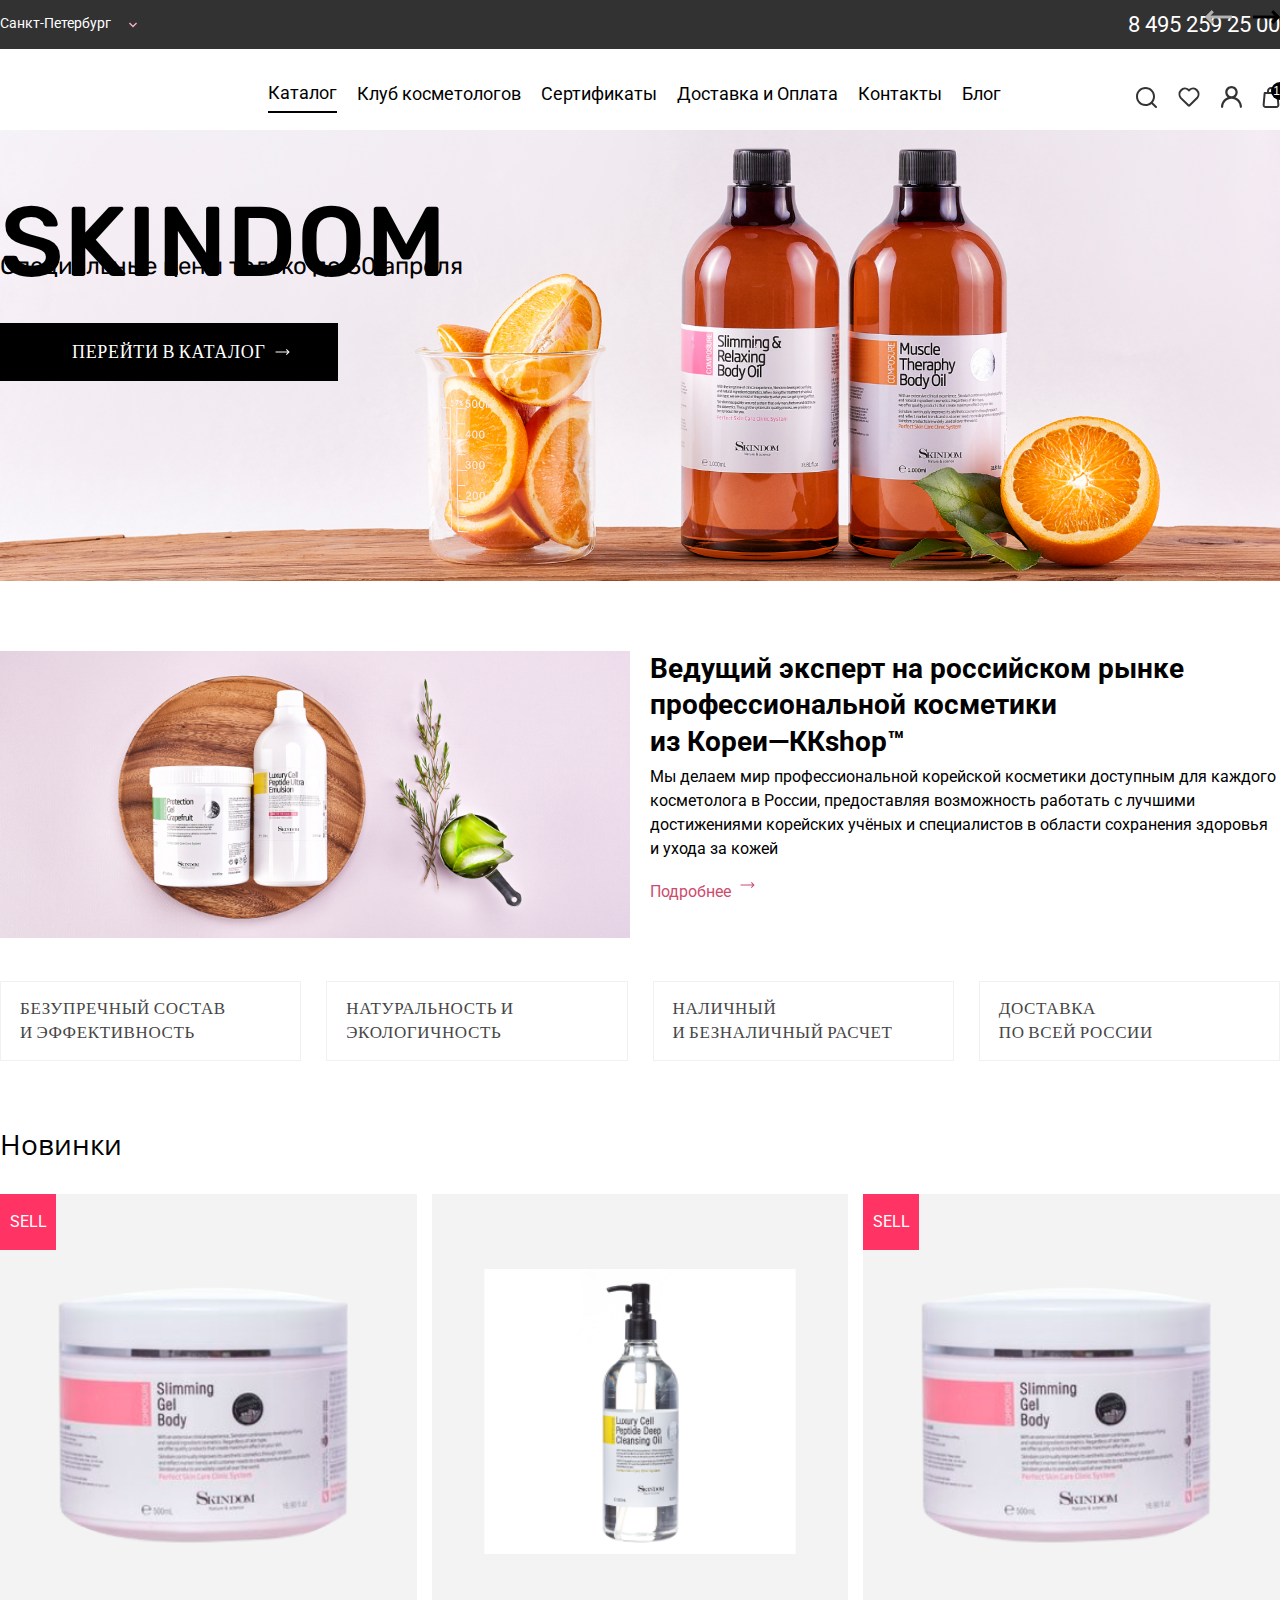
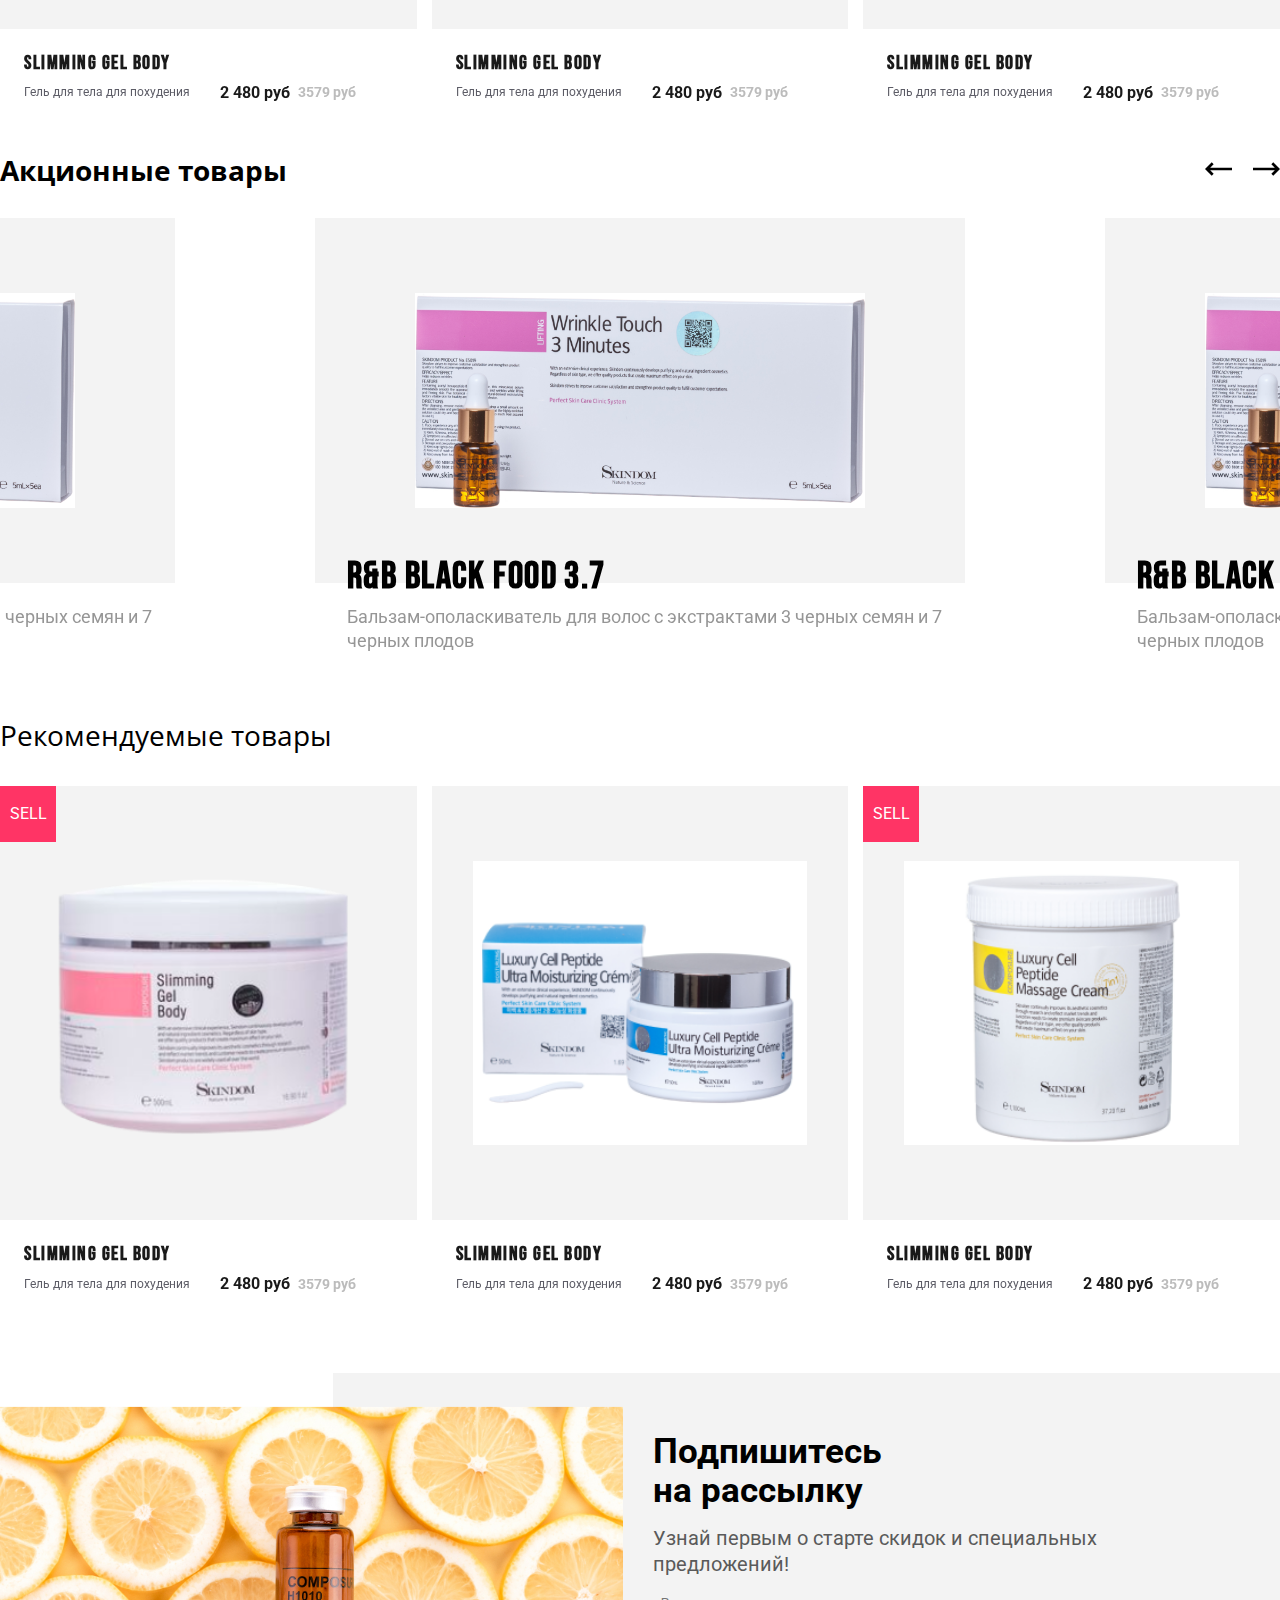
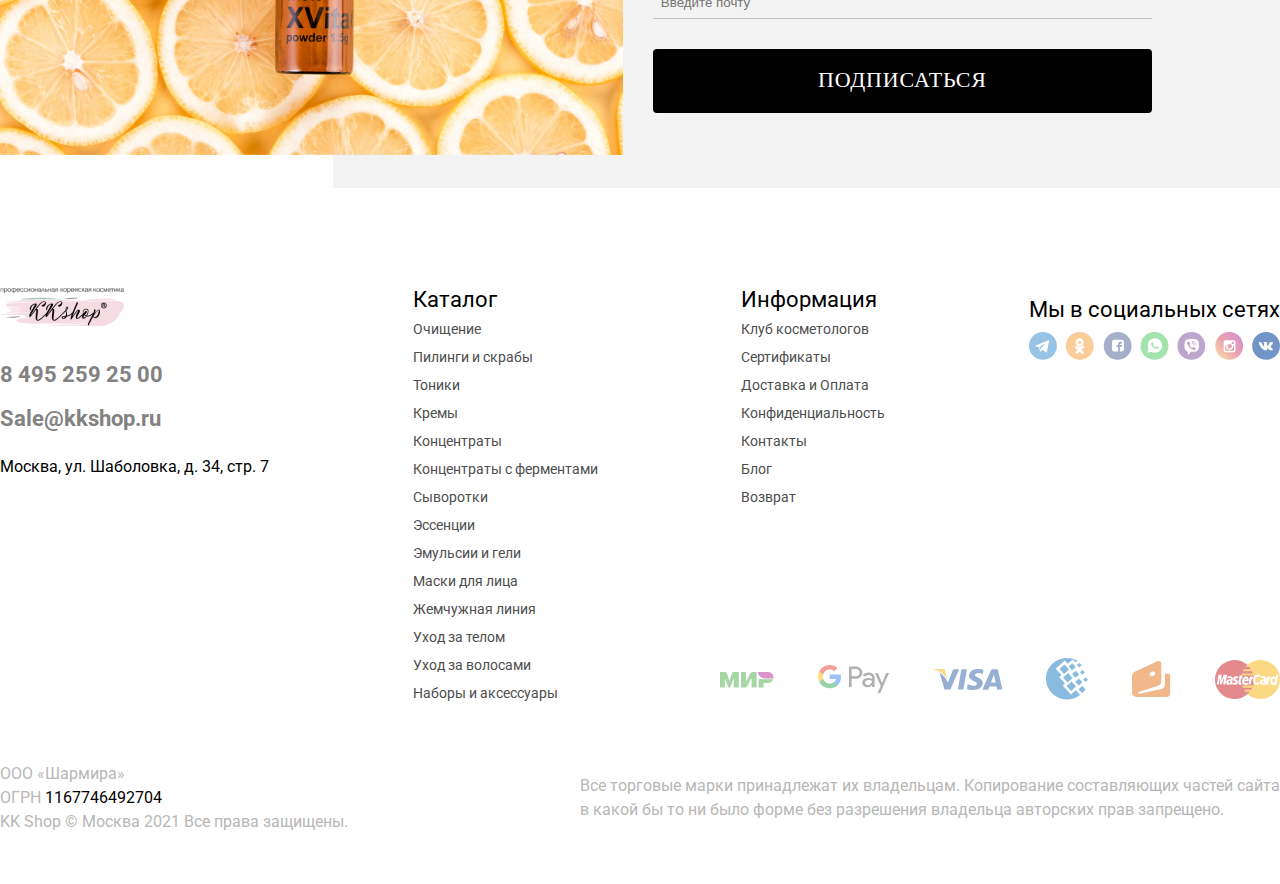
==== commit ea759c75: "8  commit" ====
--- a/index.html
+++ b/index.html
@@ -40,7 +40,7 @@
                         </div>
                         <div class="header__bottom-left">
                             <a href="index.html" class="header__logo">
-                                <img src="assets/images/logo.png" alt="">
+                                <img src="assets/images/logo.jpg" alt="">
                             </a>
 
                             <nav class="nav">
@@ -1519,7 +1519,7 @@
                             <img src="assets/images/long_left.png" alt="">
                         </button>
                         <a class="order__logo" href="">
-                            <img src="assets/images/logo.png" alt="">
+                            <img src="assets/images/logo.jpg" alt="">
                         </a>
                         <button class="order__close">
                             <img src="assets/images/close.svg" alt="">
--- a/assets/css/style.css
+++ b/assets/css/style.css
@@ -166,6 +166,10 @@
 }
 .header__logo {
   margin-right: 48px;
+  width: 124px;
+}
+.header__logo img {
+  width: 100%;
 }
 .header .nav ul {
   display: flex;
@@ -429,7 +433,7 @@
   display: none;
   width: 861px;
   position: fixed;
-  height: 99vh;
+  height: 100vh;
   top: 0;
   right: 0;
   background-color: #fff;
@@ -612,7 +616,7 @@
   display: none;
   width: 861px;
   position: fixed;
-  height: 99vh;
+  height: 100vh;
   top: 0;
   right: 0;
   background-color: #fff;
@@ -939,7 +943,7 @@
   position: fixed;
   top: 0;
   left: 0;
-  height: 99.99vh;
+  height: 100%;
   overflow-y: scroll;
   background-color: #fff;
   padding-top: 30px;
@@ -1042,6 +1046,9 @@
   background-color: inherit;
   margin-left: auto;
   margin-right: 0;
+}
+.step__btn img {
+  transition: .6s;
 }
 .step__btn--active img {
   transform: rotate(180deg);
@@ -4020,6 +4027,17 @@
     font-size: 60px;
   }
 
+  .address {
+    width: 100%;
+    padding-top: 80px;
+  }
+  .address__title {
+    font-size: 45px;
+  }
+  .address form input {
+    width: 100%;
+  }
+
   .cart {
     width: 100%;
     padding-left: 40px;
@@ -4323,7 +4341,7 @@
   }
 
   .city {
-    padding: 30px 20px;
+    padding: 40px 20px;
     font-size: 14px;
   }
   .city__close {
@@ -4335,6 +4353,18 @@
   }
   .city__title {
     font-size: 50px;
+  }
+
+  .address {
+    padding: 40px 20px;
+    font-size: 14px;
+  }
+  .address__title {
+    font-size: 35px;
+  }
+  .address__close {
+    top: 20px;
+    right: 20px;
   }
 
   .cart {
